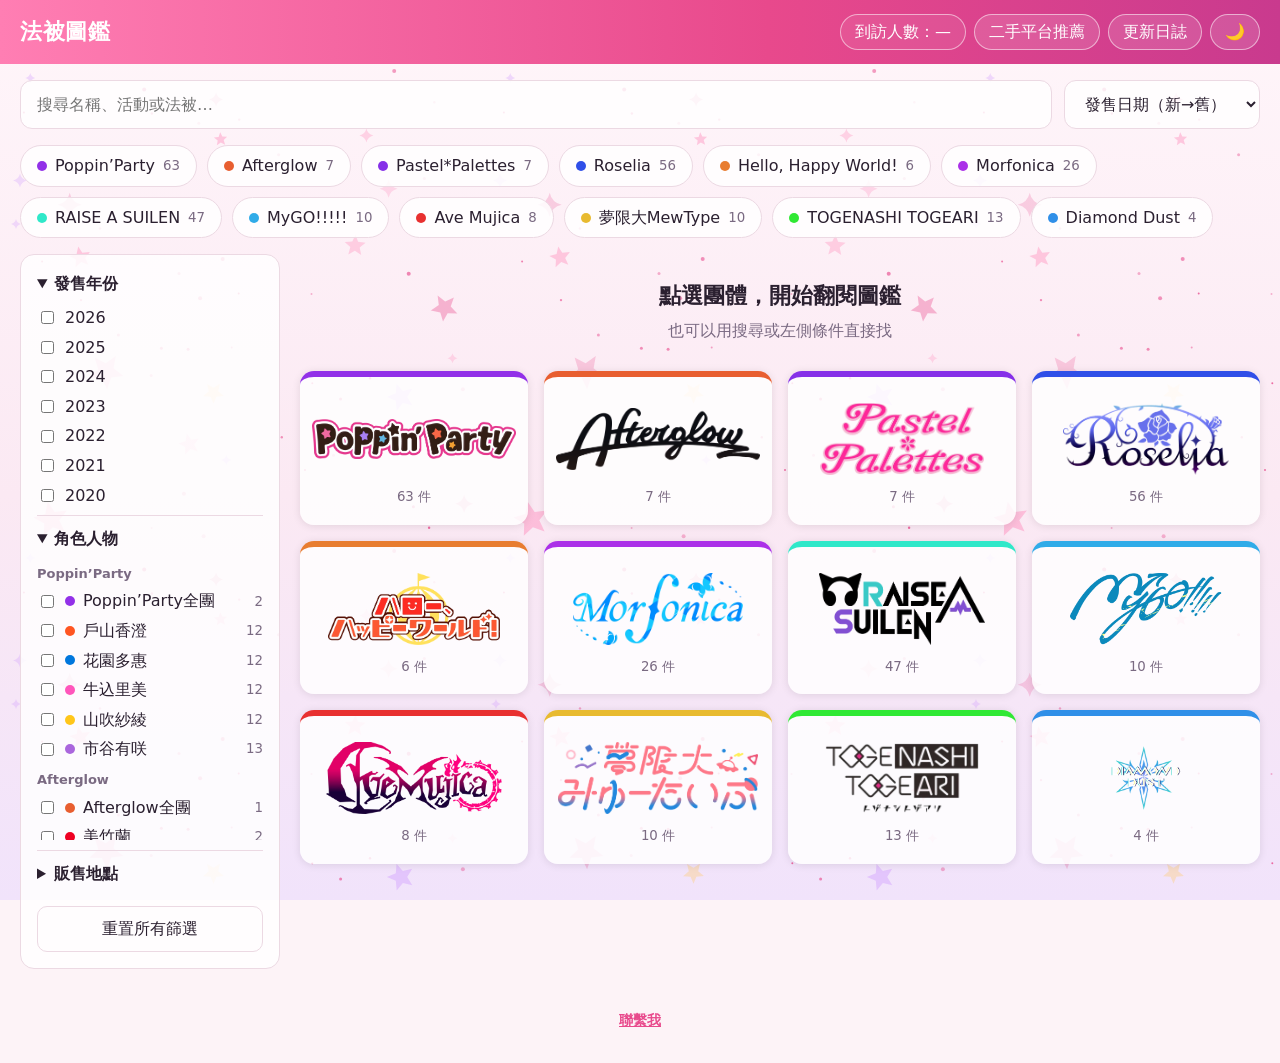
==== index.html @ 096a1e3e "UPDATE" ====
<!DOCTYPE html>
<html lang="zh-Hant">
<head>
<meta charset="utf-8">
<meta name="viewport" content="width=device-width, initial-scale=1, viewport-fit=cover">
<title>法被圖鑑｜收藏資料庫</title>
</head>
<body>
<header>
  <h1>法被圖鑑</h1>
  <div style="display:flex;gap:8px">
    <span class="iconbtn counter" id="visits" title="累計到訪人數（同一個瀏覽器分頁只算一次）">到訪人數：…</span>
    <button class="iconbtn" id="shop" type="button">二手平台推薦</button>
    <button class="iconbtn" id="help" type="button">更新日誌</button>
    <button class="iconbtn" id="theme" type="button" aria-label="切換深色或淺色模式">🌙</button>
  </div>
  <link rel="stylesheet" type="text/css" href="HAPI.CSS"/>
</header>

<div class="bar">
  <input type="search" id="q" placeholder="搜尋名稱、活動或法被…" aria-label="搜尋">
  <select id="sort" aria-label="排序方式">
    <option value="new">發售日期（新→舊）</option>
    <option value="old">發售日期（舊→新）</option>
    <option value="name">名稱（A→Z）</option>
  </select>
</div>
<div class="chips" id="chips" role="group" aria-label="依團體篩選"></div>
<div class="chips" id="members" role="group" aria-label="依角色篩選" style="display:none"></div>

<div class="layout">
  <aside aria-label="篩選條件">
    <details open><summary>發售年份</summary><div class="opts" id="f-year"></div></details>
    <details open><summary>角色人物</summary><div class="opts" id="f-char" style="max-height:280px"></div></details>
    <details><summary>販售地點</summary><div class="opts" id="f-place"></div></details>
    <button class="reset" id="reset" type="button">重置所有篩選</button>
  </aside>
  <main id="main"></main>
</div>
<footer><a href="https://www.threads.com/@aemo_gbp?hl=zh-tw" target="_blank" rel="noopener" style="color:var(--accent);font-weight:700">聯繫我</a></footer>

<dialog id="shopdlg" aria-labelledby="shop-title" style="max-width:440px">
  <h2 id="shop-title" style="margin:0 0 12px;font-size:20px">二手平台推薦</h2>
  <div class="helpbody" id="shop-body"></div>
  <button class="close" id="shop-close" type="button">關閉</button>
</dialog>
<dialog id="helpdlg" aria-labelledby="help-title" style="max-width:440px">
  <h2 id="help-title" style="margin:0 0 12px;font-size:20px">更新日誌</h2>
  <div class="helpbody" id="help-body"></div>
  <button class="close" id="help-close" type="button">知道了</button>
</dialog>
<dialog id="dlg" aria-labelledby="d-name">
  <div class="d-img"><div id="d-img"></div><button class="d-x" id="dlg-close" type="button" aria-label="關閉">✕</button></div>
  <div class="d-body">
    <div class="d-tags" id="d-tags"></div>
    <h2 id="d-name"></h2>
    <div class="d-fields" id="d-fields"></div>
    <div class="d-nav">
      <button type="button" id="d-prev">‹ 上一個</button>
      <span id="d-pos"></span>
      <button type="button" id="d-next">下一個 ›</button>
    </div>
  </div>
</dialog>

<script src="db.js"></script>
<script src="data.js"></script>
<script>
// ===== 資料（由 data.js 載入，可在後台 admin.html 編輯）=====
var DB=Store.load();
var GROUPS=DB.groups, PLACES=DB.places;
var DATA=DB.items.filter(function(d){return GROUPS.some(function(g){return g.id===d.group})});
DATA.forEach(function(d){d.hue=GROUPS.filter(function(g){return g.id===d.group})[0].hue;d.date=d.year*100+d.month});

// ===== 狀態 =====
var S={q:"",group:null,member:null,year:{},place:{},chars:{},sort:"new"};
var $=function(id){return document.getElementById(id)};
function gname(id){return GROUPS.filter(function(g){return g.id===id})[0].name}
function gobj(id){return GROUPS.filter(function(g){return g.id===id})[0]}
function mname(d){
  if(!d.member)return "";
  var g=gobj(d.group);
  if(d.member==="all")return g.name+"全團";
  var m=(g.members||[]).filter(function(m){return m.id===d.member})[0];
  return m?m.name:"";
}
function setGroup(id){S.group=id;S.member=null;buildChips();render()}
function buildMembers(){
  var box=$("members"),g=S.group&&gobj(S.group);
  if(!g||!g.members||!g.members.length){box.style.display="none";box.innerHTML="";return}
  box.style.display="";
  box.innerHTML='<span style="align-self:center;color:var(--muted);font-size:14px">角色</span>';
  [{id:"all",name:g.name+"全團",color:"hsl("+g.hue+" 80% 55%)"}].concat(g.members).forEach(function(m){
    var n=DATA.filter(function(d){return d.group===g.id&&d.member===m.id}).length;
    var b=document.createElement("button");b.type="button";b.className="chip";
    b.setAttribute("aria-pressed",S.member===m.id);
    b.innerHTML='<i style="background:'+m.color+'"></i>'+esc(m.name)+' <small>'+n+'</small>';
    b.onclick=function(){S.member=S.member===m.id?null:m.id;buildMembers();render()};
    box.appendChild(b);
  });
}

function buildOpts(key,el,vals){
  el.innerHTML="";
  vals.forEach(function(v){
    var l=document.createElement("label"),c=document.createElement("input");
    c.type="checkbox";c.checked=!!S[key][v];
    c.onchange=function(){if(c.checked)S[key][v]=1;else delete S[key][v];render()};
    l.appendChild(c);l.appendChild(document.createTextNode(v));el.appendChild(l);
  });
}
function buildFilters(){
  var ys={};DATA.forEach(function(d){ys[d.year]=1});
  buildOpts("year",$("f-year"),Object.keys(ys).map(Number).sort(function(a,b){return b-a}));
  buildOpts("place",$("f-place"),PLACES);
  buildChars();
}
// 左側「角色人物」：列出有團員的團體，依團體分組，可複選（key = 團體id:團員id）
function buildChars(){
  var el=$("f-char");el.innerHTML="";
  var gs=GROUPS.filter(function(g){return g.members&&g.members.length});
  if(!gs.length){el.innerHTML='<span style="color:var(--muted);font-size:14px">尚未設定團員，可到後台新增</span>';return}
  gs.forEach(function(g){
    if(gs.length>1){var h=document.createElement("b");h.textContent=g.name;h.style.cssText="font-size:13px;color:var(--muted);margin-top:4px";el.appendChild(h)}
    [{id:"all",name:g.name+"全團",color:"hsl("+g.hue+" 80% 55%)"}].concat(g.members).forEach(function(m){
      var k=g.id+":"+m.id,n=DATA.filter(function(d){return d.group===g.id&&d.member===m.id}).length;
      var l=document.createElement("label"),c=document.createElement("input");
      c.type="checkbox";c.checked=!!S.chars[k];
      c.onchange=function(){if(c.checked)S.chars[k]=1;else delete S.chars[k];render()};
      var dot=document.createElement("i");dot.style.cssText="width:10px;height:10px;border-radius:50%;flex:none;background:"+m.color;
      var t=document.createElement("span");t.textContent=m.name;t.style.flex="1";
      var c2=document.createElement("small");c2.textContent=n;c2.style.color="var(--muted)";
      l.appendChild(c);l.appendChild(dot);l.appendChild(t);l.appendChild(c2);el.appendChild(l);
    });
  });
}
function buildChips(){
  var box=$("chips");box.innerHTML="";
  GROUPS.forEach(function(g){
    var n=DATA.filter(function(d){return d.group===g.id}).length;
    var b=document.createElement("button");b.type="button";b.className="chip";
    b.setAttribute("aria-pressed",S.group===g.id);
    b.innerHTML='<i style="background:hsl('+g.hue+' 80% 55%)"></i>'+esc(g.name)+' <small>'+n+'</small>';
    b.onclick=function(){setGroup(S.group===g.id?null:g.id)};
    box.appendChild(b);
  });
  buildMembers();
}
function has(o){return Object.keys(o).length>0}
function esc(t){return String(t).replace(/[&<>"]/g,function(c){return{"&":"&amp;","<":"&lt;",">":"&gt;",'"':"&quot;"}[c]})}
function badge(d){
  if(d.photo)return '<img class="coat" style="object-fit:cover;border-radius:10px" src="'+esc(d.photo)+'" alt="" onerror="this.style.visibility=\'hidden\'">';
  var c="hsl("+d.hue+" 70% 42%)";
  var extra='';
  return '<svg class="coat" viewBox="0 0 100 100" aria-hidden="true"><path d="M10 22L38 14L50 24L62 14L90 22L98 52L80 56L78 90L22 90L20 56L2 52Z" fill="'+c+'" stroke="#0003"/>'+extra+'<path d="M38 14L50 26L50 90L44 90L44 30L34 16Z" fill="#fff"/><path d="M62 14L50 26L50 90L56 90L56 30L66 16Z" fill="#fff"/></svg>';
}
function render(){
  var q=S.q.trim().toLowerCase();
  var active=q||S.group||has(S.year)||has(S.place)||has(S.chars);
  var main=$("main");
  if(!active){
    var h='<div class="hint"><h2>點選團體，開始翻閱圖鑑</h2><p>也可以用搜尋或左側條件直接找</p></div><div class="groups">';
    GROUPS.forEach(function(g){
      var n=DATA.filter(function(d){return d.group===g.id}).length;
      h+='<button class="gcard" type="button" style="--c:hsl('+g.hue+' 80% 55%)" data-g="'+g.id+'">'+(g.logo?'<img class="glogo" src="'+esc(g.logo)+'" alt="'+esc(g.name)+'" onerror="this.nextSibling.hidden=false;this.remove()"><b hidden>':'<b>')+esc(g.name)+'</b><small>'+n+' 件</small></button>';
    });
    main.innerHTML=h+"</div>";
    Array.prototype.forEach.call(main.querySelectorAll(".gcard"),function(b){
      b.onclick=function(){setGroup(b.dataset.g)};
    });
    return;
  }
  var list=CUR=DATA.filter(function(d){
    if(S.group&&d.group!==S.group)return false;
    if(S.member&&d.member!==S.member)return false;
    if(has(S.chars)&&!S.chars[d.group+":"+d.member])return false;
    if(has(S.year)&&!S.year[d.year])return false;
    if(has(S.place)&&!S.place[d.place])return false;
    if(q&&(d.name+d.event+d.place+mname(d)).toLowerCase().indexOf(q)<0)return false;
    return true;
  });
  list.sort(function(a,b){return S.sort==="new"?b.date-a.date:S.sort==="old"?a.date-b.date:a.name.localeCompare(b.name,"zh-Hant")});
  if(!list.length){main.innerHTML='<p class="empty">找不到符合的法被，試試減少篩選條件。</p>';return}
  var h='<p class="count">共 '+list.length+' 件</p><div class="grid">';
  list.forEach(function(d){
    h+='<button class="item" type="button" data-id="'+d.id+'">'+badge(d)+'<h3>'+esc(d.name)+'</h3><small>'+(mname(d)?esc(mname(d))+"・":"")+d.year+" 年 "+d.month+' 月</small></button>';
  });
  main.innerHTML=h+"</div>";
  Array.prototype.forEach.call(main.querySelectorAll(".item"),function(b){b.onclick=function(){openDlg(+b.dataset.id)}});
}
// ===== 詳細資訊（放大檢視，可上一個／下一個翻頁）=====
var CUR=[],curId=null;
function mcolor(d){
  var g=gobj(d.group);if(d.member==="all")return "hsl("+g.hue+" 80% 55%)";
  var m=(g.members||[]).filter(function(m){return m.id===d.member})[0];return m?m.color:"";
}
function field(label,val,full){return val?'<div'+(full?' class="full"':'')+'><label>'+label+'</label><span>'+esc(val)+'</span></div>':""}
function openDlg(id){
  var d=DATA.filter(function(x){return x.id===id})[0];curId=id;
  var gc="hsl("+d.hue+" 75% 45%)";
  var box=$("d-img");box.innerHTML="";
  if(d.photo){
    var im=new Image();im.src=d.photo;im.alt=d.name;im.title="點擊開啟原圖";
    im.onclick=function(){window.open(d.photo,"_blank")};
    im.onerror=function(){box.innerHTML=badge({hue:d.hue})};
    box.appendChild(im);
  }else box.innerHTML=badge({hue:d.hue});
  $("d-tags").innerHTML='<span class="d-tag" style="--c:'+gc+'">'+esc(gname(d.group))+'</span>'
    +(mname(d)?'<span class="d-tag" style="--c:'+mcolor(d)+'">'+esc(mname(d))+'</span>':'');
  $("d-name").textContent=d.name;
  $("d-fields").innerHTML=field("發售日期",d.year+" 年 "+d.month+" 月")+field("販售地點",d.place)+field("活動／商品",d.event,true);
  var i=CUR.indexOf(d);
  $("d-pos").textContent=i>=0?(i+1)+" / "+CUR.length:"";
  $("d-prev").disabled=i<=0;$("d-next").disabled=i<0||i>=CUR.length-1;
  if(!$("dlg").open)$("dlg").showModal();
}
function navDlg(n){var i=CUR.findIndex(function(d){return d.id===curId})+n;if(i>=0&&i<CUR.length)openDlg(CUR[i].id)}
$("d-prev").onclick=function(){navDlg(-1)};
$("d-next").onclick=function(){navDlg(1)};
document.addEventListener("keydown",function(e){if(!$("dlg").open)return;if(e.key==="ArrowLeft")navDlg(-1);if(e.key==="ArrowRight")navDlg(1)});
$("dlg-close").onclick=function(){$("dlg").close()};
$("help").onclick=function(){
  $("help-title").textContent=DB.helpTitle||Store.helpTitle;
  $("help-body").innerHTML=Store.helpHtml(DB.help!=null?DB.help:Store.helpText);
  $("helpdlg").showModal();
};
$("help-close").onclick=function(){$("helpdlg").close()};
// ===== 到訪人數（使用免費計數服務 Abacus；同一瀏覽器分頁只算一次，本機開啟只讀不加）=====
(function(){
  var API="https://abacus.jasoncameron.dev/",KEY="aemo-0304-hapi/visits",el=$("visits");
  var online=/^https?:$/.test(location.protocol)&&location.hostname.indexOf("github.io")>=0,counted=false;
  try{counted=sessionStorage.getItem("hapi-visited")==="1"}catch(e){}
  var mode=(online&&!counted)?"hit/":"get/";
  fetch(API+mode+KEY).then(function(r){return r.ok?r.json():{value:0}}).then(function(j){
    el.textContent="到訪人數："+Number(j.value||0).toLocaleString();
    if(mode==="hit/")try{sessionStorage.setItem("hapi-visited","1")}catch(e){}
  }).catch(function(){el.textContent="到訪人數：—"});
})();
$("shop").onclick=function(){
  $("shop-title").textContent=DB.shopTitle||Store.shopTitle;
  $("shop-body").innerHTML=Store.helpHtml(DB.shop!=null?DB.shop:Store.shopText);
  $("shopdlg").showModal();
};
$("shop-close").onclick=function(){$("shopdlg").close()};
$("shopdlg").addEventListener("click",function(e){if(e.target===this)this.close()});
$("helpdlg").addEventListener("click",function(e){if(e.target===this)this.close()});
$("dlg").addEventListener("click",function(e){if(e.target===this)this.close()});
$("q").oninput=function(){S.q=this.value;render()};
$("sort").onchange=function(){S.sort=this.value;render()};
$("reset").onclick=function(){S.q="";S.group=null;S.member=null;S.year={};S.place={};S.chars={};$("q").value="";buildFilters();buildChips();render()};
$("theme").onclick=function(){
  var root=document.documentElement,dark=root.getAttribute("data-theme")==="dark"||(!root.getAttribute("data-theme")&&matchMedia("(prefers-color-scheme: dark)").matches);
  root.setAttribute("data-theme",dark?"light":"dark");this.textContent=dark?"🌙":"☀️";
};
buildFilters();buildChips();render();
</script>
</body>
</html>
---- HAPI.CSS ----
:root{
  --bg:#fdf3f7; --panel:#ffffffd9; --ink:#2b2030; --muted:#7a6a82; --line:#ecd9e3; --accent:#e8498c; --accent-ink:#fff;
  --grad:linear-gradient(90deg,#ff7eb3,#e8498c 60%,#c93a8e);
  --bgimg:url(bg-stars-light.svg); --bgsky:linear-gradient(180deg,#fff6fa 0%,#fbe9f3 55%,#f1e3fb 100%);
  box-sizing:border-box; padding-top:env(safe-area-inset-top,0px); padding-bottom:env(safe-area-inset-bottom,0px); color-scheme:light;
}
@media (prefers-color-scheme: dark){
  :root:not([data-theme="light"]){--bg:#1a1320;--panel:#251b2cd9;--ink:#f3e8f5;--muted:#b3a1bb;--line:#3a2b44;--accent:#ff7eb3;--accent-ink:#1a1320;--grad:linear-gradient(90deg,#8a2f64,#5c2a78);--bgimg:url(bg-stars-dark.svg);--bgsky:linear-gradient(180deg,#140e22 0%,#1f1330 55%,#2b1638 100%);color-scheme:dark}
}
:root[data-theme="dark"]{--bg:#1a1320;--panel:#251b2cd9;--ink:#f3e8f5;--muted:#b3a1bb;--line:#3a2b44;--accent:#ff7eb3;--accent-ink:#1a1320;--grad:linear-gradient(90deg,#8a2f64,#5c2a78);--bgimg:url(bg-stars-dark.svg);--bgsky:linear-gradient(180deg,#140e22 0%,#1f1330 55%,#2b1638 100%);color-scheme:dark}
html{scroll-padding-top:env(safe-area-inset-top,0px)}
*,*::before,*::after{box-sizing:border-box}
body{margin:0;background-color:var(--bg);background-image:var(--bgimg),var(--bgsky);background-size:480px 480px,100% 100%;background-attachment:fixed;color:var(--ink);font:16px/1.6 "Noto Sans TC","PingFang TC","Microsoft JhengHei",system-ui,sans-serif}
button,input,select{font:inherit;color:inherit}
:focus-visible{outline:3px solid var(--accent);outline-offset:2px}

header{background:var(--grad);color:#fff;padding:14px 20px;display:flex;justify-content:space-between;align-items:center;gap:12px}
header h1{margin:0;font-size:22px;letter-spacing:.03em}
.iconbtn{border:1px solid #ffffff88;background:#ffffff22;color:#fff;border-radius:999px;padding:4px 14px;cursor:pointer;white-space:nowrap}
.iconbtn.counter{cursor:default;background:#ffffff14;font-variant-numeric:tabular-nums}
@media (max-width:480px){header{padding:12px 14px;flex-wrap:wrap;row-gap:8px}header>div{flex-wrap:wrap;justify-content:flex-end;margin-left:auto}header h1{font-size:19px;white-space:nowrap}.iconbtn{padding:4px 10px;font-size:14px}}

.bar{display:flex;gap:12px;padding:16px 20px;flex-wrap:wrap}
.bar input[type=search],.bar select{padding:11px 16px;border:1px solid var(--line);border-radius:12px;background:var(--panel)}
.bar input[type=search]{flex:1 1 260px}

.chips{display:flex;flex-wrap:wrap;gap:10px;padding:0 20px 16px}
.chip{display:inline-flex;align-items:center;gap:8px;padding:7px 16px;border:1px solid var(--line);border-radius:999px;background:var(--panel);cursor:pointer}
.chip i{width:10px;height:10px;border-radius:50%}
.chip small{color:var(--muted)}
.chip[aria-pressed="true"]{border-color:var(--accent);box-shadow:0 0 0 2px var(--accent) inset}

.layout{display:grid;grid-template-columns:260px 1fr;gap:20px;padding:0 20px 40px;align-items:start}
@media (max-width:800px){.layout{grid-template-columns:1fr}}
aside{background:var(--panel);border:1px solid var(--line);border-radius:14px;padding:6px 16px}
details{border-bottom:1px solid var(--line);padding:10px 0}
details:last-of-type{border-bottom:0}
summary{cursor:pointer;font-weight:700}
.opts{display:grid;gap:4px;margin-top:8px;max-height:200px;overflow:auto}
.opts label{display:flex;gap:8px;align-items:center;cursor:pointer}
.reset{width:100%;margin:10px 0;padding:9px;border:1px solid var(--line);border-radius:10px;background:transparent;cursor:pointer}

main{min-width:0}
.hint{text-align:center;padding:24px 0 8px}
.hint h2{margin:0;font-size:22px}
.hint p{margin:4px 0 20px;color:var(--muted)}
.groups{display:grid;grid-template-columns:repeat(auto-fill,minmax(180px,1fr));gap:16px}
.gcard{border:0;border-top:6px solid var(--c);border-radius:14px;background:var(--panel);padding:26px 12px 16px;cursor:pointer;text-align:center;box-shadow:0 1px 8px #0000001a}
.gcard b{display:block;font-size:20px}
.gcard .glogo{display:block;width:100%;height:72px;object-fit:contain;margin:0 auto 8px}
.gcard b[hidden]{display:none}
/* 深色模式：LOGO 維持透明，只加一圈淡白描邊讓深色字看得清楚 */
@media (prefers-color-scheme: dark){:root:not([data-theme="light"]) .gcard .glogo{filter:drop-shadow(0 0 1px #fff) drop-shadow(0 0 1px #fff) drop-shadow(0 0 4px #ffffff66)}}
:root[data-theme="dark"] .gcard .glogo{filter:drop-shadow(0 0 1px #fff) drop-shadow(0 0 1px #fff) drop-shadow(0 0 4px #ffffff66)}
.gcard small{color:var(--muted)}
.count{margin:0 0 12px;color:var(--muted)}
.grid{display:grid;grid-template-columns:repeat(auto-fill,minmax(150px,1fr));gap:14px}
.item{border:1px solid var(--line);border-radius:14px;background:var(--panel);padding:14px 10px;text-align:center;cursor:pointer}
.item:hover{border-color:var(--accent)}
.item{min-width:0;overflow:hidden}
.item h3{margin:10px 0 2px;font-size:15px;line-height:1.4;overflow-wrap:anywhere;word-break:break-word}
.item small{color:var(--muted)}
.coat{display:block;width:112px;height:112px;margin:0 auto;filter:drop-shadow(0 3px 5px #0003)}
.empty{text-align:center;color:var(--muted);padding:40px 0}

dialog{border:0;border-radius:16px;padding:24px;max-width:360px;width:calc(100% - 32px);background:var(--bg);color:var(--ink)}
dialog::backdrop{background:#0008}
dialog dl{display:grid;grid-template-columns:auto 1fr;gap:6px 16px;margin:16px 0}
dialog dt{color:var(--muted)}
dialog dd{margin:0}
.close{width:100%;padding:10px;border:0;border-radius:10px;background:var(--accent);color:var(--accent-ink);font-weight:700;cursor:pointer}

/* 前台：法被詳細資訊（放大檢視） */
#dlg{padding:0;max-width:min(480px,94vw);width:100%;max-height:92vh;overflow:auto;border-radius:20px;background:var(--panel-solid,var(--bg));opacity:0;transform:scale(.95);transition:opacity .2s,transform .2s}
#dlg[open]{opacity:1;transform:scale(1)}
@starting-style{#dlg[open]{opacity:0;transform:scale(.95)}}
.d-img{position:relative;aspect-ratio:1;background:var(--line);display:grid;place-items:center}
.d-img img{position:absolute;inset:0;width:100%;height:100%;object-fit:contain;display:block;cursor:zoom-in}
.d-img .coat{width:62%;height:62%}
.d-x{position:absolute;top:12px;right:12px;width:36px;height:36px;border-radius:50%;border:0;background:#0006;color:#fff;font-size:16px;cursor:pointer}
.d-body{padding:20px 24px 22px}
.d-tags{display:flex;gap:6px;flex-wrap:wrap;margin-bottom:10px}
.d-tag{padding:3px 12px;border-radius:999px;font-size:13px;font-weight:700;color:var(--c);background:color-mix(in srgb,var(--c) 14%,transparent)}
#d-name{margin:0 0 14px;font-size:22px;line-height:1.35;overflow-wrap:anywhere}
.d-fields{display:grid;grid-template-columns:1fr 1fr;gap:12px}
.d-fields .full{grid-column:1/-1}
.d-fields label{display:block;font-size:12px;font-weight:600;color:var(--muted)}
.d-nav{display:flex;justify-content:space-between;align-items:center;margin-top:18px;padding-top:14px;border-top:1px solid var(--line)}
.d-nav button{padding:7px 14px;border:1px solid var(--line);border-radius:10px;background:transparent;cursor:pointer}
.d-nav button:disabled{opacity:.35;cursor:default}
#d-pos{font-size:13px;color:var(--muted)}
.helpbody{margin:0 0 16px}
.helpbody p{margin:0 0 8px}
.helpbody ul{margin:0 0 8px;padding-left:1.3em;display:grid;gap:8px}
.helpbody a{color:var(--accent)}
footer{text-align:center;color:var(--muted);font-size:14px;padding:0 20px 32px}
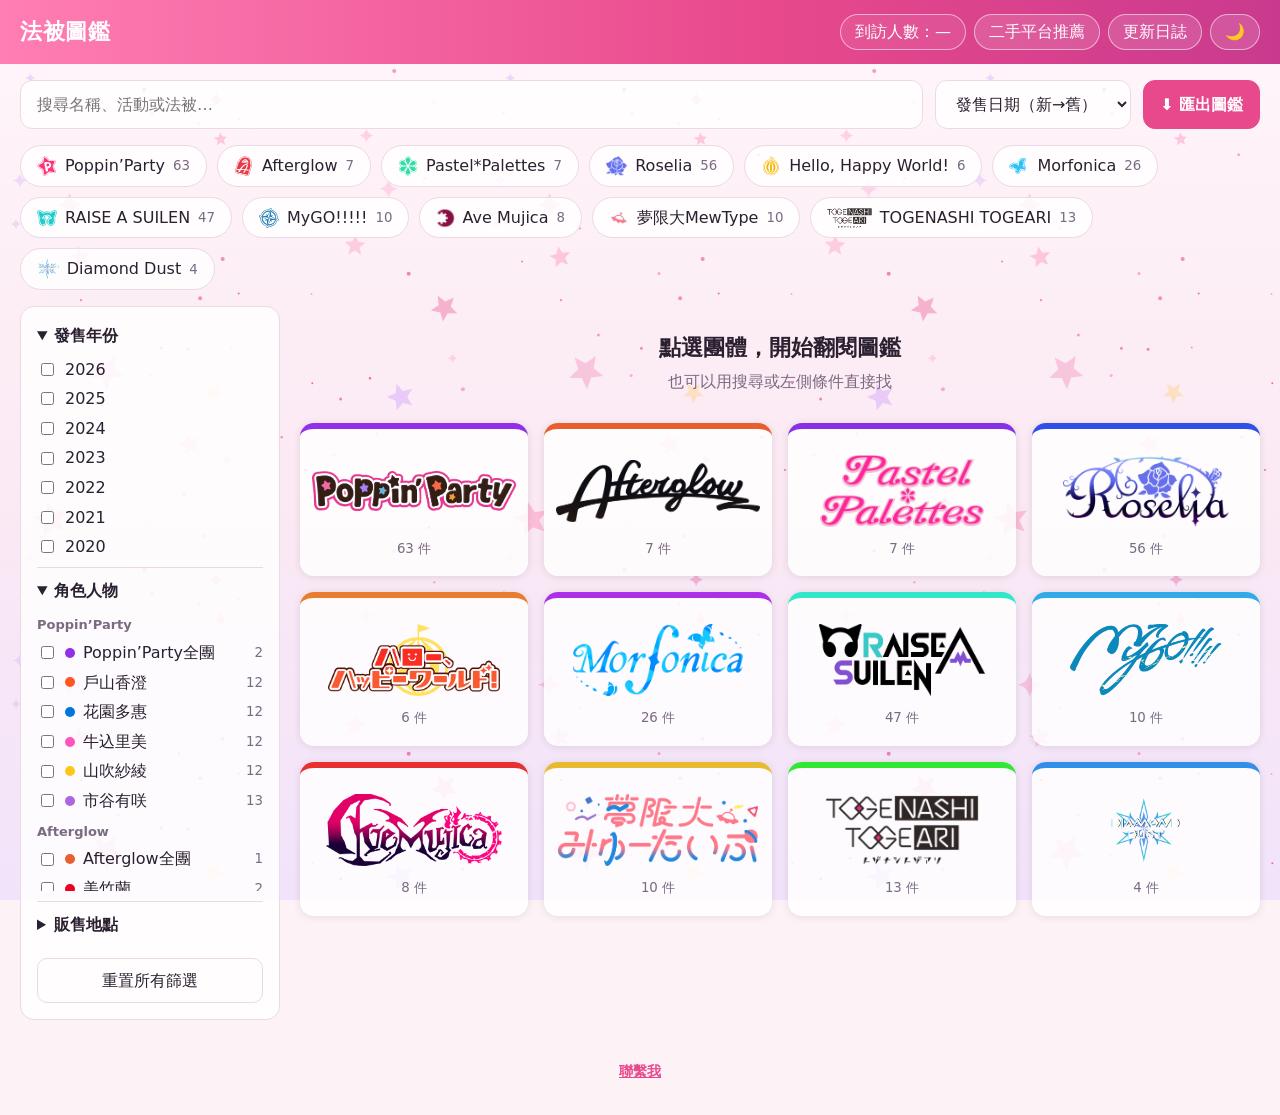
==== commit 4475ef5c: "big update" ====
--- a/index.html
+++ b/index.html
@@ -24,6 +24,7 @@
     <option value="old">發售日期（舊→新）</option>
     <option value="name">名稱（A→Z）</option>
   </select>
+  <button class="btn-export" id="export" type="button">⬇ 匯出圖鑑</button>
 </div>
 <div class="chips" id="chips" role="group" aria-label="依團體篩選"></div>
 <div class="chips" id="members" role="group" aria-label="依角色篩選" style="display:none"></div>
@@ -39,6 +40,42 @@
 </div>
 <footer><a href="https://www.threads.com/@aemo_gbp?hl=zh-tw" target="_blank" rel="noopener" style="color:var(--accent);font-weight:700">聯繫我</a></footer>
 
+<dialog id="exdlg" aria-labelledby="ex-h" class="exdlg">
+  <h2 id="ex-h" style="margin:0 0 14px;font-size:20px">匯出圖鑑（PNG）</h2>
+  <div class="exform">
+    <fieldset><legend>要放哪些法被 <b id="ex-count"></b></legend>
+      <label class="row"><input type="radio" name="exr" id="ex-custom-r"> 依樂團／人物／活動挑選</label>
+      <div class="ex3" id="ex-custom">
+        <label>樂團<select id="ex-g"></select></label>
+        <label>人物<select id="ex-m"></select></label>
+        <label>活動<select id="ex-e"></select></label>
+      </div>
+      <label class="row"><input type="radio" name="exr" id="ex-mine"> <span id="ex-mine-lab">我勾選的</span></label>
+      <p class="exhint">在法被卡片右上角點「＋」可以自己挑選，勾選會記在這個瀏覽器裡。</p>
+    </fieldset>
+    <label>標題<input type="text" id="ex-title" maxlength="30"></label>
+    <label>副標題<input type="text" id="ex-sub" maxlength="40" placeholder="（可不填）"></label>
+    <div class="ex2">
+      <label>整理者<input type="text" id="ex-author" maxlength="30" placeholder="（可不填）"></label>
+      <label>社群帳號<input type="text" id="ex-social" maxlength="40" placeholder="Threads / IG …"></label>
+    </div>
+    <div class="ex2">
+      <label>每排件數<select id="ex-cols"><option>3</option><option>4</option><option selected>5</option></select></label>
+      <label>外框顏色<input type="color" id="ex-color" value="#f9d77e"></label>
+    </div>
+    <label class="row"><input type="checkbox" id="ex-price" checked> 顯示官方售價</label>
+    <details class="exnotes"><summary>每件的備註（已收、待收…）<span id="ex-notes-n"></span></summary>
+      <p class="exhint">填了的會用粉紅字印在價格下方，沒填就不顯示。</p>
+      <div id="ex-notes"></div>
+    </details>
+    <p class="exmsg" id="ex-msg" role="status"></p>
+  </div>
+  <div style="display:flex;gap:10px;flex-wrap:wrap">
+    <button class="reset" id="ex-clear" type="button" style="margin:0;width:auto;padding:9px 14px">清空勾選</button>
+    <button class="reset" id="ex-close" type="button" style="margin:0;flex:1">關閉</button>
+    <button class="close" id="ex-go" type="button" style="flex:2">產生並下載 PNG</button>
+  </div>
+</dialog>
 <dialog id="shopdlg" aria-labelledby="shop-title" style="max-width:440px">
   <h2 id="shop-title" style="margin:0 0 12px;font-size:20px">二手平台推薦</h2>
   <div class="helpbody" id="shop-body"></div>
@@ -55,6 +92,7 @@
     <div class="d-tags" id="d-tags"></div>
     <h2 id="d-name"></h2>
     <div class="d-fields" id="d-fields"></div>
+    <button type="button" class="d-pick" id="d-pick"></button>
     <div class="d-nav">
       <button type="button" id="d-prev">‹ 上一個</button>
       <span id="d-pos"></span>
@@ -140,7 +178,7 @@
     var n=DATA.filter(function(d){return d.group===g.id}).length;
     var b=document.createElement("button");b.type="button";b.className="chip";
     b.setAttribute("aria-pressed",S.group===g.id);
-    b.innerHTML='<i style="background:hsl('+g.hue+' 80% 55%)"></i>'+esc(g.name)+' <small>'+n+'</small>';
+    b.innerHTML=(g.icon?'<img class="chip-icon" src="'+esc(g.icon)+'" alt="">':'<i style="background:hsl('+g.hue+' 80% 55%)"></i>')+esc(g.name)+' <small>'+n+'</small>';
     b.onclick=function(){setGroup(S.group===g.id?null:g.id)};
     box.appendChild(b);
   });
@@ -183,10 +221,14 @@
   if(!list.length){main.innerHTML='<p class="empty">找不到符合的法被，試試減少篩選條件。</p>';return}
   var h='<p class="count">共 '+list.length+' 件</p><div class="grid">';
   list.forEach(function(d){
-    h+='<button class="item" type="button" data-id="'+d.id+'">'+badge(d)+'<h3>'+esc(d.name)+'</h3><small>'+(mname(d)?esc(mname(d))+"・":"")+d.year+" 年 "+d.month+' 月</small></button>';
+    var pk=MINE.ids.indexOf(d.id)>=0;
+    h+='<button class="item'+(pk?' picked':'')+'" type="button" data-id="'+d.id+'"><span class="pick" role="checkbox" tabindex="0" aria-checked="'+pk+'" aria-label="加入我的圖鑑" title="加入／移出我的圖鑑"></span>'+badge(d)+'<h3>'+esc(d.name)+'</h3><small>'+(mname(d)?esc(mname(d))+"・":"")+d.year+" 年 "+d.month+' 月</small></button>';
   });
   main.innerHTML=h+"</div>";
-  Array.prototype.forEach.call(main.querySelectorAll(".item"),function(b){b.onclick=function(){openDlg(+b.dataset.id)}});
+  Array.prototype.forEach.call(main.querySelectorAll(".item"),function(b){b.onclick=function(e){
+    if(e.target.classList.contains("pick")){togglePick(+b.dataset.id,b);return}
+    openDlg(+b.dataset.id)}});
+  Array.prototype.forEach.call(main.querySelectorAll(".pick"),function(p){p.onkeydown=function(e){if(e.key===" "||e.key==="Enter"){e.preventDefault();e.stopPropagation();togglePick(+p.parentNode.dataset.id,p.parentNode)}}});
 }
 // ===== 詳細資訊（放大檢視，可上一個／下一個翻頁）=====
 var CUR=[],curId=null;
@@ -200,22 +242,23 @@
   var gc="hsl("+d.hue+" 75% 45%)";
   var box=$("d-img");box.innerHTML="";
   if(d.photo){
-    var im=new Image();im.src=d.photo;im.alt=d.name;im.title="點擊開啟原圖";
-    im.onclick=function(){window.open(d.photo,"_blank")};
+    var im=new Image();im.src=d.photo;im.alt=d.name;
     im.onerror=function(){box.innerHTML=badge({hue:d.hue})};
     box.appendChild(im);
   }else box.innerHTML=badge({hue:d.hue});
   $("d-tags").innerHTML='<span class="d-tag" style="--c:'+gc+'">'+esc(gname(d.group))+'</span>'
     +(mname(d)?'<span class="d-tag" style="--c:'+mcolor(d)+'">'+esc(mname(d))+'</span>':'');
   $("d-name").textContent=d.name;
-  $("d-fields").innerHTML=field("發售日期",d.year+" 年 "+d.month+" 月")+field("販售地點",d.place)+field("活動／商品",d.event,true);
+  $("d-fields").innerHTML=field("發售日期",d.year+" 年 "+d.month+" 月")+field("販售地點",d.place)+(d.currency==="NA"?field("官方售價","-"):d.price?field("官方售價",d.currency==="CNY"?"人民幣 "+Number(d.price).toLocaleString()+" 元":"¥"+Number(d.price).toLocaleString()+"（日圓・含稅）"):"")+field("活動／商品",d.event,true);
   var i=CUR.indexOf(d);
   $("d-pos").textContent=i>=0?(i+1)+" / "+CUR.length:"";
   $("d-prev").disabled=i<=0;$("d-next").disabled=i<0||i>=CUR.length-1;
+  var on=MINE.ids.indexOf(id)>=0;$("d-pick").textContent=on?"✓ 已加入我的圖鑑（點一下移除）":"＋ 加入我的圖鑑";$("d-pick").classList.toggle("on",on);
   if(!$("dlg").open)$("dlg").showModal();
 }
 function navDlg(n){var i=CUR.findIndex(function(d){return d.id===curId})+n;if(i>=0&&i<CUR.length)openDlg(CUR[i].id)}
 $("d-prev").onclick=function(){navDlg(-1)};
+$("d-pick").onclick=function(){var card=document.querySelector('.item[data-id="'+curId+'"]');togglePick(curId,card);openDlg(curId)};
 $("d-next").onclick=function(){navDlg(1)};
 document.addEventListener("keydown",function(e){if(!$("dlg").open)return;if(e.key==="ArrowLeft")navDlg(-1);if(e.key==="ArrowRight")navDlg(1)});
 $("dlg-close").onclick=function(){$("dlg").close()};
@@ -252,6 +295,213 @@
   var root=document.documentElement,dark=root.getAttribute("data-theme")==="dark"||(!root.getAttribute("data-theme")&&matchMedia("(prefers-color-scheme: dark)").matches);
   root.setAttribute("data-theme",dark?"light":"dark");this.textContent=dark?"🌙":"☀️";
 };
+// ===== 匯出圖鑑 PNG（可依樂團／人物／活動挑選，或用卡片上的「＋」勾選；設定記在訪客自己的瀏覽器）=====
+var MKEY="hapi-mine-v1";
+var MINE=(function(){var m=null;try{m=JSON.parse(localStorage.getItem(MKEY)||"null")}catch(e){}
+  m=m||{};m.ids=(m.ids||[]).filter(function(id){return DATA.some(function(d){return d.id===id})});m.notes=m.notes||{};return m})();
+function saveMine(){try{localStorage.setItem(MKEY,JSON.stringify(MINE))}catch(e){}updateExportBtn()}
+function updateExportBtn(){$("export").textContent="⬇ 匯出圖鑑"+(MINE.ids.length?"（已勾 "+MINE.ids.length+"）":"")}
+function togglePick(id,card){
+  var i=MINE.ids.indexOf(id);if(i>=0)MINE.ids.splice(i,1);else MINE.ids.push(id);
+  var on=i<0;if(card){card.classList.toggle("picked",on);var p=card.querySelector(".pick");if(p)p.setAttribute("aria-checked",on)}
+  saveMine();
+}
+function sortList(list){return list.sort(function(a,b){return S.sort==="new"?b.date-a.date:S.sort==="old"?a.date-b.date:a.name.localeCompare(b.name,"zh-Hant")})}
+function memberLabel(g,mid){if(mid==="all")return g.name+"全團";var m=(g.members||[]).filter(function(m){return m.id===mid})[0];return m?m.name:""}
+function opt(v,t,sel){return '<option value="'+esc(v)+'"'+(sel?" selected":"")+'>'+esc(t)+'</option>'}
+// 依目前選的樂團，更新「人物」選單
+function fillMembersSel(cur){
+  var gid=$("ex-g").value,h=opt("","全部人物",!cur);
+  GROUPS.forEach(function(g){
+    if(gid&&g.id!==gid)return;if(!g.members||!g.members.length)return;
+    [{id:"all"}].concat(g.members).forEach(function(m){
+      var v=g.id+":"+m.id,n=DATA.filter(function(d){return d.group===g.id&&d.member===m.id}).length;
+      if(n)h+=opt(v,memberLabel(g,m.id)+(gid?"":"（"+g.name+"）")+"　"+n+" 件",v===cur);
+    });
+  });
+  $("ex-m").innerHTML=h;$("ex-m").disabled=$("ex-m").options.length<2;
+}
+function fillEventsSel(cur){
+  var gid=$("ex-g").value,mv=$("ex-m").value,c={};
+  DATA.forEach(function(d){if(gid&&d.group!==gid)return;if(mv&&d.group+":"+d.member!==mv)return;if(d.event)c[d.event]=(c[d.event]||0)+1});
+  var h=opt("","全部活動",!cur);
+  Object.keys(c).sort().forEach(function(e){h+=opt(e,e+"　"+c[e]+" 件",e===cur)});
+  $("ex-e").innerHTML=h;
+}
+function exMode(){return $("ex-mine").checked?"mine":"custom"}
+function exList(){
+  if(exMode()==="mine")return sortList(DATA.filter(function(d){return MINE.ids.indexOf(d.id)>=0}));
+  var gid=$("ex-g").value,mv=$("ex-m").value,ev=$("ex-e").value;
+  return sortList(DATA.filter(function(d){
+    if(gid&&d.group!==gid)return false;
+    if(mv&&d.group+":"+d.member!==mv)return false;
+    if(ev&&d.event!==ev)return false;
+    return true;
+  }));
+}
+function autoTitle(){
+  if(exMode()==="mine")return "我的法被圖鑑";
+  var gid=$("ex-g").value,mv=$("ex-m").value,ev=$("ex-e").value,p=[];
+  if(mv){var a=mv.split(":");p.push(memberLabel(gobj(a[0]),a[1]))}else if(gid)p.push(gname(gid));
+  return (p.length?p[0]+" ":"")+"法被圖鑑";
+}
+function autoSub(){return exMode()==="custom"&&$("ex-e").value?$("ex-e").value:""}
+var titleTouched=false,subTouched=false;
+function exRefresh(){
+  var n=exList().length;
+  $("ex-count").textContent="共 "+n+" 件";
+  $("ex-custom").style.display=exMode()==="custom"?"":"none";
+  if(!titleTouched)$("ex-title").value=autoTitle();
+  if(!subTouched)$("ex-sub").value=autoSub();
+  renderNotes();$("ex-go").disabled=!n;
+}
+function renderNotes(){
+  var list=exList();
+  $("ex-notes-n").textContent="（"+list.length+" 件）";
+  $("ex-notes").innerHTML=list.map(function(d){
+    return '<label class="exnote"><span>'+esc(d.name)+'</span><input type="text" maxlength="20" data-nid="'+d.id+'" value="'+esc(MINE.notes[d.id]||"")+'" placeholder="例如 已收、待收"></label>';
+  }).join("")||'<p class="exhint">目前沒有法被。</p>';
+}
+$("ex-notes").addEventListener("input",function(e){var id=e.target.dataset.nid;if(!id)return;var v=e.target.value.trim();if(v)MINE.notes[id]=v;else delete MINE.notes[id];saveMine()});
+function openExport(){
+  var groups=GROUPS.filter(function(g){return DATA.some(function(d){return d.group===g.id})});
+  $("ex-g").innerHTML=opt("","全部樂團",!S.group)+groups.map(function(g){return opt(g.id,g.name,g.id===S.group)}).join("");
+  fillMembersSel(S.group&&S.member?S.group+":"+S.member:"");fillEventsSel("");
+  $("ex-mine-lab").textContent="我勾選的（"+MINE.ids.length+" 件）";$("ex-mine").disabled=!MINE.ids.length;
+  $("ex-custom-r").checked=true;
+  titleTouched=false;subTouched=false;
+  $("ex-author").value=MINE.author||"";$("ex-social").value=MINE.social||"";
+  if(MINE.cols)$("ex-cols").value=Math.min(5,MINE.cols);if(MINE.color)$("ex-color").value=MINE.color;
+  $("ex-price").checked=MINE.showPrice!==false;
+  $("ex-msg").textContent=location.protocol==="file:"?"⚠ 目前是在電腦上直接打開檔案，瀏覽器不允許把照片放進 PNG，匯出會用法被圖示代替。上傳到網站（GitHub Pages）後匯出就會有照片。":"";exRefresh();
+  $("exdlg").showModal();
+}
+$("ex-g").onchange=function(){fillMembersSel("");fillEventsSel("");exRefresh()};
+$("ex-m").onchange=function(){fillEventsSel($("ex-e").value);exRefresh()};
+$("ex-e").onchange=exRefresh;
+$("ex-mine").onchange=exRefresh;$("ex-custom-r").onchange=exRefresh;
+$("ex-title").oninput=function(){titleTouched=true};$("ex-sub").oninput=function(){subTouched=true};
+$("ex-clear").onclick=function(){if(!MINE.ids.length)return;if(!confirm("清空所有勾選？（備註會保留）"))return;MINE.ids=[];saveMine();render();openExport()};
+function loadImg(src,cors){return new Promise(function(res){
+  var im=new Image(),done=false;if(cors)im.crossOrigin="anonymous";
+  var t=setTimeout(function(){if(!done){done=true;res(null)}},15000);
+  im.onload=function(){if(!done){done=true;clearTimeout(t);res(im)}};
+  im.onerror=function(){if(!done){done=true;clearTimeout(t);res(null)}};
+  im.src=src;
+})}
+// 確認圖片能放進畫布（跨網站圖片若對方不允許，PNG 會無法存檔）
+function safeImg(im){try{var c=document.createElement("canvas");c.width=c.height=2;var x=c.getContext("2d");x.drawImage(im,0,0,2,2);x.getImageData(0,0,1,1);return true}catch(e){return false}}
+function getImg(d){
+  if(!d.photo)return Promise.resolve(null);
+  var local=!/^https?:/i.test(d.photo)||d.photo.indexOf(location.origin)===0;
+  return loadImg(d.photo,!local).then(function(im){
+    if(im&&safeImg(im))return im;
+    if(local)return null;
+    return loadImg("https://wsrv.nl/?url="+encodeURIComponent(d.photo)+"&w=400&h=400&fit=inside",true).then(function(i2){return i2&&safeImg(i2)?i2:null});
+  });
+}
+var COAT=new Path2D("M10 22L38 14L50 24L62 14L90 22L98 52L80 56L78 90L22 90L20 56L2 52Z"),COATL=new Path2D("M38 14L50 26L50 90L44 90L44 30L34 16Z"),COATR=new Path2D("M62 14L50 26L50 90L56 90L56 30L66 16Z");
+function drawCoat(x,cx,cy,size,hue){
+  x.save();x.translate(cx-size/2,cy-size/2);x.scale(size/100,size/100);
+  x.fillStyle="hsl("+hue+",70%,42%)";x.fill(COAT);x.strokeStyle="rgba(0,0,0,.2)";x.stroke(COAT);x.fillStyle="#fff";x.fill(COATL);x.fill(COATR);x.restore();
+}
+function rr(x,X,Y,w,h,r){x.beginPath();x.moveTo(X+r,Y);x.arcTo(X+w,Y,X+w,Y+h,r);x.arcTo(X+w,Y+h,X,Y+h,r);x.arcTo(X,Y+h,X,Y,r);x.arcTo(X,Y,X+w,Y,r);x.closePath()}
+function wrap(x,text,maxW,maxLines){
+  var lines=[],cur="",i;
+  for(i=0;i<text.length;i++){var t=cur+text[i];if(x.measureText(t).width>maxW&&cur){lines.push(cur);cur=text[i];if(lines.length===maxLines)break}else cur=t}
+  if(lines.length<maxLines){if(cur)lines.push(cur)}
+  else if(i<text.length){var l=lines[maxLines-1];while(l&&x.measureText(l+"…").width>maxW)l=l.slice(0,-1);lines[maxLines-1]=l+"…"}
+  return lines;
+}
+function priceText(d){
+  if(d.currency==="NA")return "-";
+  if(!d.price)return "";
+  return d.currency==="CNY"?"人民幣 "+Number(d.price).toLocaleString()+" 元":"¥"+Number(d.price).toLocaleString();
+}
+// 三角旗：沿一條下垂的繩子排小旗子
+function bunting(x,x0,y0,x1,y1,n){
+  var cols=["#ff9cc8","#8fd3f4","#ffd166","#a8e6a1","#c9a7ff"];
+  var mx=(x0+x1)/2,my=Math.max(y0,y1)+26;
+  x.strokeStyle="#6b5a4e";x.lineWidth=1.5;x.beginPath();x.moveTo(x0,y0);x.quadraticCurveTo(mx,my,x1,y1);x.stroke();
+  for(var i=0;i<n;i++){
+    var t=(i+.5)/n,px=(1-t)*(1-t)*x0+2*(1-t)*t*mx+t*t*x1,py=(1-t)*(1-t)*y0+2*(1-t)*t*my+t*t*y1;
+    var dx=2*(1-t)*(mx-x0)+2*t*(x1-mx),dy=2*(1-t)*(my-y0)+2*t*(y1-my),len=Math.hypot(dx,dy),ux=dx/len,uy=dy/len,w=11;
+    x.fillStyle=cols[i%cols.length];x.beginPath();x.moveTo(px-ux*w,py-uy*w);x.lineTo(px+ux*w,py+uy*w);x.lineTo(px-uy*22,py+ux*22);x.closePath();x.fill();
+  }
+}
+async function doExport(){
+  var list=exList();if(!list.length){$("ex-msg").textContent="沒有可以匯出的法被。";return}
+  var cols=Math.min(5,+$("ex-cols").value),color=$("ex-color").value,showPrice=$("ex-price").checked;
+  var title=$("ex-title").value.trim()||"法被圖鑑",sub=$("ex-sub").value.trim(),author=$("ex-author").value.trim(),social=$("ex-social").value.trim();
+  MINE.author=author;MINE.social=social;MINE.cols=cols;MINE.color=color;MINE.showPrice=showPrice;saveMine();
+  $("ex-go").disabled=true;
+  var FONT='"Noto Sans TC","PingFang TC","Microsoft JhengHei",system-ui,sans-serif';
+  var imgs={},bad=0,done=0,withPhoto=list.filter(function(d){return d.photo}).length;
+  await Promise.all(list.map(function(d){
+    if(!d.photo)return null;
+    return getImg(d).then(function(im){if(im)imgs[d.id]=im;else bad++;$("ex-msg").textContent="載入照片中… "+(++done)+" / "+withPhoto});
+  }));
+  // 全部法被屬於同一個樂團時，在標題下方放該樂團 LOGO
+  var gset={};list.forEach(function(d){gset[d.group]=1});var gids=Object.keys(gset),bandLogo=null;
+  if(gids.length===1){var lg=gobj(gids[0]);if(lg&&lg.logo){var li=await loadImg(lg.logo,/^https?:/i.test(lg.logo)&&lg.logo.indexOf(location.origin)!==0);if(li&&safeImg(li))bandLogo=li}}
+  $("ex-msg").textContent="產生圖片中…";
+  var hasPrice=showPrice&&list.some(function(d){return priceText(d)}),hasNote=list.some(function(d){return MINE.notes[d.id]});
+  var SC=2,FR=26,IN=30,CW=180,IMG=158,GX=14,GY=24,NAME=36,PR=hasPrice?22:0,NT=hasNote?20:0,CH=IMG+10+NAME+PR+NT,LOGO_H=bandLogo?78:0,HEAD=210+LOGO_H,FOOT=56;
+  var gridW=cols*CW+(cols-1)*GX,W=Math.max(FR*2+IN*2+gridW,620);
+  var gx0=(W-gridW)/2;
+  var maxRows=Math.max(1,Math.floor((15000-HEAD-FOOT-FR*2)/(CH+GY))),rows=Math.ceil(list.length/cols),pages=Math.ceil(rows/maxRows);
+  var now=new Date(),ds=now.getFullYear()+"/"+(now.getMonth()+1)+"/"+now.getDate();
+  var ink="#3a2e28",soft="#8a7a6e";
+  for(var p=0;p<pages;p++){
+    var part=list.slice(p*maxRows*cols,(p+1)*maxRows*cols),r=Math.ceil(part.length/cols);
+    var H=FR*2+HEAD+r*CH+(r-1)*GY+FOOT;
+    var c=document.createElement("canvas");c.width=W*SC;c.height=H*SC;var x=c.getContext("2d");x.scale(SC,SC);x.textBaseline="top";
+    x.fillStyle=color;x.fillRect(0,0,W,H);
+    rr(x,FR,FR,W-FR*2,H-FR*2,18);x.fillStyle="#fffdf6";x.fill();
+    bunting(x,FR,FR+6,FR+Math.min(220,W*.26),FR+56,6);
+    bunting(x,W-FR-Math.min(220,W*.26),FR+56,W-FR,FR+6,6);
+    x.font="bold 34px "+FONT;var tw=Math.min(W-FR*2-200,Math.max(280,x.measureText(title).width+70)),tx=(W-tw)/2,ty=FR+26,th=66;
+    rr(x,tx+4,ty+4,tw,th,10);x.fillStyle=color;x.fill();
+    rr(x,tx,ty,tw,th,10);x.fillStyle="#fff";x.fill();x.strokeStyle=ink;x.lineWidth=2.5;x.stroke();
+    x.fillStyle=ink;x.textAlign="center";x.fillText(wrap(x,title+(pages>1?"（"+(p+1)+"/"+pages+"）":""),tw-30,1)[0],W/2,ty+15);
+    if(bandLogo){var lmw=Math.min(380,W-FR*2-80),ls=Math.min(lmw/bandLogo.width,LOGO_H/bandLogo.height),lw=bandLogo.width*ls,lh=bandLogo.height*ls;
+      x.drawImage(bandLogo,(W-lw)/2,ty+th+14+(LOGO_H-lh)/2,lw,lh)}
+    if(sub){x.font="bold 18px "+FONT;x.fillStyle="#e8498c";x.fillText(wrap(x,sub,W-FR*2-60,1)[0],W/2,ty+th+14+LOGO_H+(bandLogo?8:0))}
+    x.textAlign="left";x.font="13px "+FONT;x.fillStyle=soft;var iy=FR+HEAD-46;
+    if(author)x.fillText("整理者："+author,FR+IN,iy);
+    if(social)x.fillText(social,FR+IN,iy+18);
+    x.textAlign="right";
+    if(hasPrice)x.fillText("官方售價（日圓・含稅）",W-FR-IN,iy);
+    x.fillText("共 "+list.length+" 件",W-FR-IN,iy+18);
+    x.strokeStyle="#eadfce";x.lineWidth=1;x.beginPath();x.moveTo(FR+IN,FR+HEAD-8);x.lineTo(W-FR-IN,FR+HEAD-8);x.stroke();
+    part.forEach(function(d,i){
+      var cx=gx0+(i%cols)*(CW+GX),cy=FR+HEAD+Math.floor(i/cols)*(CH+GY),ix=cx+(CW-IMG)/2,im=imgs[d.id];
+      if(im){var s=Math.min(IMG/im.width,IMG/im.height),w=im.width*s,h=im.height*s;
+        x.save();rr(x,ix,cy,IMG,IMG,8);x.clip();x.drawImage(im,ix+(IMG-w)/2,cy+(IMG-h)/2,w,h);x.restore()}
+      else drawCoat(x,ix+IMG/2,cy+IMG/2,IMG*.78,d.hue);
+      x.textAlign="center";x.fillStyle=ink;x.font="bold 13px "+FONT;
+      wrap(x,d.name,CW-6,2).forEach(function(l,k){x.fillText(l,cx+CW/2,cy+IMG+10+k*17)});
+      var y=cy+IMG+10+NAME;
+      if(hasPrice){var pt=priceText(d);if(pt){x.font="bold 16px "+FONT;x.fillStyle=ink;x.fillText(pt,cx+CW/2,y)}y+=PR}
+      if(MINE.notes[d.id]){x.font="bold 13px "+FONT;x.fillStyle="#e8498c";x.fillText(wrap(x,MINE.notes[d.id],CW-6,1)[0],cx+CW/2,y)}
+    });
+    x.textAlign="left";x.font="12px "+FONT;x.fillStyle=soft;
+    x.fillText("*資料來源："+(/^https?:/.test(location.protocol)?location.host+location.pathname.replace(/[^/]*$/,""):"法被圖鑑"),FR+IN,H-FR-36);
+    x.textAlign="right";x.fillText("匯出日期 "+ds,W-FR-IN,H-FR-36);x.textAlign="left";
+    var blob=await new Promise(function(res){c.toBlob(res,"image/png")});
+    if(!blob){$("ex-msg").textContent="產生失敗：圖片太大，請減少件數後再試。";$("ex-go").disabled=false;return}
+    var a=document.createElement("a");a.href=URL.createObjectURL(blob);
+    a.download=title.replace(/[\\/:*?"<>|]/g,"_")+"-"+now.getFullYear()+String(now.getMonth()+1).padStart(2,"0")+String(now.getDate()).padStart(2,"0")+(pages>1?"-"+(p+1):"")+".png";
+    document.body.appendChild(a);a.click();a.remove();(function(u){setTimeout(function(){URL.revokeObjectURL(u)},5000)})(a.href);
+  }
+  $("ex-msg").textContent="完成！已下載 "+pages+" 張 PNG"+(bad?"。有 "+bad+" 張照片無法載入，已用法被圖示代替。":"。");
+  $("ex-go").disabled=false;
+}
+$("export").onclick=openExport;
+$("ex-go").onclick=function(){doExport().catch(function(e){$("ex-msg").textContent="匯出失敗："+e.message;$("ex-go").disabled=false})};
+$("ex-close").onclick=function(){$("exdlg").close()};
+$("exdlg").addEventListener("click",function(e){if(e.target===this)this.close()});
+updateExportBtn();
 buildFilters();buildChips();render();
 </script>
 </body>
--- a/HAPI.CSS
+++ b/HAPI.CSS
@@ -28,6 +28,9 @@
 .chips{display:flex;flex-wrap:wrap;gap:10px;padding:0 20px 16px}
 .chip{display:inline-flex;align-items:center;gap:8px;padding:7px 16px;border:1px solid var(--line);border-radius:999px;background:var(--panel);cursor:pointer}
 .chip i{width:10px;height:10px;border-radius:50%}
+.chip .chip-icon{height:20px;width:auto;max-width:48px;object-fit:contain;margin:-4px 0;flex:none}
+@media (prefers-color-scheme: dark){:root:not([data-theme="light"]) .chip .chip-icon{filter:drop-shadow(0 0 1px #fff) drop-shadow(0 0 1px #fff)}}
+:root[data-theme="dark"] .chip .chip-icon{filter:drop-shadow(0 0 1px #fff) drop-shadow(0 0 1px #fff)}
 .chip small{color:var(--muted)}
 .chip[aria-pressed="true"]{border-color:var(--accent);box-shadow:0 0 0 2px var(--accent) inset}
 
@@ -76,7 +79,7 @@
 #dlg[open]{opacity:1;transform:scale(1)}
 @starting-style{#dlg[open]{opacity:0;transform:scale(.95)}}
 .d-img{position:relative;aspect-ratio:1;background:var(--line);display:grid;place-items:center}
-.d-img img{position:absolute;inset:0;width:100%;height:100%;object-fit:contain;display:block;cursor:zoom-in}
+.d-img img{position:absolute;inset:0;width:100%;height:100%;object-fit:contain;display:block}
 .d-img .coat{width:62%;height:62%}
 .d-x{position:absolute;top:12px;right:12px;width:36px;height:36px;border-radius:50%;border:0;background:#0006;color:#fff;font-size:16px;cursor:pointer}
 .d-body{padding:20px 24px 22px}
@@ -91,7 +94,44 @@
 .d-nav button:disabled{opacity:.35;cursor:default}
 #d-pos{font-size:13px;color:var(--muted)}
 .helpbody{margin:0 0 16px}
+/* 匯出圖鑑 */
+.btn-export{padding:11px 16px;border:1px solid var(--accent);border-radius:12px;background:var(--accent);color:var(--accent-ink);font-weight:700;cursor:pointer;white-space:nowrap}
+.exdlg{max-width:540px}
+.exform{display:grid;gap:12px;margin-bottom:16px;max-height:min(64vh,660px);overflow:auto;padding-right:4px}
+.exform fieldset{border:1px solid var(--line);border-radius:12px;padding:8px 14px 12px;margin:0;display:grid;gap:8px}
+.exform legend{font-size:13px;color:var(--muted);padding:0 4px}
+.exform legend b{color:var(--accent);margin-left:6px}
+.exform label{display:grid;gap:4px;font-size:14px}
+.exform label.row{display:flex;gap:8px;align-items:center}
+.exform input[type=text],.exform select{padding:9px 12px;border:1px solid var(--line);border-radius:10px;background:var(--panel);min-width:0;width:100%}
+.exform input[type=color]{width:100%;height:40px;padding:2px;border:1px solid var(--line);border-radius:10px;background:var(--panel)}
+.ex2{display:grid;grid-template-columns:1fr 1fr;gap:10px}
+.ex3{display:grid;grid-template-columns:1fr 1fr 1fr;gap:8px;margin-left:24px}
+.exhint{margin:0;font-size:12px;color:var(--muted)}
+.exmsg{margin:0;min-height:1.4em;font-size:14px;color:var(--muted)}
+.exnotes{border:1px solid var(--line);border-radius:12px;padding:8px 14px}
+.exnotes summary{cursor:pointer;font-size:14px}
+#ex-notes{display:grid;gap:6px;margin-top:8px}
+.exnote{grid-template-columns:1fr 130px!important;gap:8px!important;align-items:center;font-size:13px!important}
+.exnote span{overflow:hidden;text-overflow:ellipsis;white-space:nowrap}
+.exnote input{padding:6px 10px!important}
+.item{position:relative}
+.pick{position:absolute;top:6px;right:6px;width:28px;height:28px;border-radius:50%;border:1.5px solid var(--line);background:var(--panel);display:grid;place-items:center;font-size:16px;font-weight:700;color:var(--muted);z-index:1}
+.pick::before{content:"＋"}
+.item.picked{border-color:var(--accent);box-shadow:0 0 0 2px var(--accent) inset}
+.item.picked .pick{background:var(--accent);border-color:var(--accent);color:var(--accent-ink)}
+.item.picked .pick::before{content:"✓"}
+.d-pick{width:100%;margin-top:14px;padding:9px;border:1.5px dashed var(--accent);border-radius:10px;background:transparent;color:var(--accent);font-weight:700;cursor:pointer}
+.d-pick.on{border-style:solid;background:color-mix(in srgb,var(--accent) 12%,transparent)}
+@media (max-width:560px){.ex2,.ex3{grid-template-columns:1fr}.ex3{margin-left:0}.exnote{grid-template-columns:1fr 100px!important}}
 .helpbody p{margin:0 0 8px}
 .helpbody ul{margin:0 0 8px;padding-left:1.3em;display:grid;gap:8px}
 .helpbody a{color:var(--accent)}
 footer{text-align:center;color:var(--muted);font-size:14px;padding:0 20px 32px}
+
+/* 滑鼠移到法被卡片、團體卡片上時放大 */
+.item,.gcard{transition:transform .18s ease,box-shadow .18s ease}
+@media (hover:hover){
+  .item:hover,.gcard:hover{transform:scale(1.3);position:relative;z-index:2;box-shadow:0 8px 24px #0000002e}
+}
+@media (prefers-reduced-motion:reduce){.item,.gcard{transition:none}}
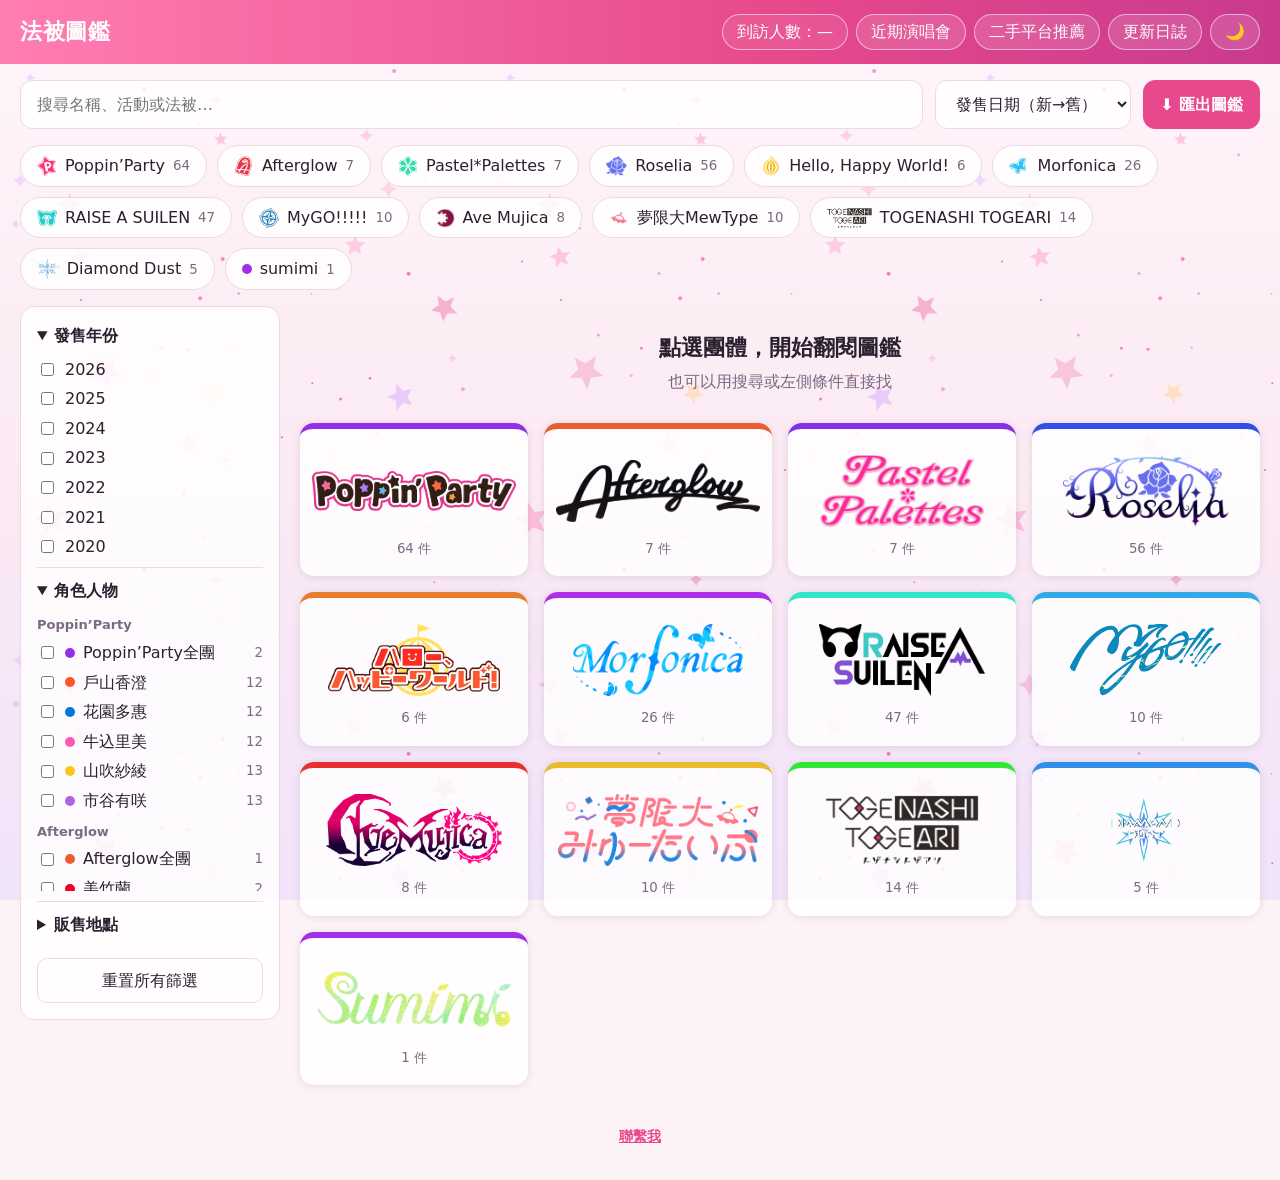
==== commit 7ea94703: "UP" ====
--- a/index.html
+++ b/index.html
@@ -10,6 +10,7 @@
   <h1>法被圖鑑</h1>
   <div style="display:flex;gap:8px">
     <span class="iconbtn counter" id="visits" title="累計到訪人數（同一個瀏覽器分頁只算一次）">到訪人數：…</span>
+    <button class="iconbtn" id="livesbtn" type="button">近期演唱會</button>
     <button class="iconbtn" id="shop" type="button">二手平台推薦</button>
     <button class="iconbtn" id="help" type="button">更新日誌</button>
     <button class="iconbtn" id="theme" type="button" aria-label="切換深色或淺色模式">🌙</button>
@@ -76,6 +77,10 @@
     <button class="close" id="ex-go" type="button" style="flex:2">產生並下載 PNG</button>
   </div>
 </dialog>
+<dialog id="livesdlg" aria-label="近期演唱會" class="livesdlg">
+  <section class="lives" id="lives"></section>
+  <button class="close" id="lives-close" type="button">關閉</button>
+</dialog>
 <dialog id="shopdlg" aria-labelledby="shop-title" style="max-width:440px">
   <h2 id="shop-title" style="margin:0 0 12px;font-size:20px">二手平台推薦</h2>
   <div class="helpbody" id="shop-body"></div>
@@ -218,13 +223,15 @@
     return true;
   });
   list.sort(function(a,b){return S.sort==="new"?b.date-a.date:S.sort==="old"?a.date-b.date:a.name.localeCompare(b.name,"zh-Hant")});
-  if(!list.length){main.innerHTML='<p class="empty">找不到符合的法被，試試減少篩選條件。</p>';return}
-  var h='<p class="count">共 '+list.length+' 件</p><div class="grid">';
+  var nx=S.group&&hasNext(S.group)?'<div class="nextlive" id="nextlive"></div>':'';
+  if(!list.length){main.innerHTML=nx+'<p class="empty">找不到符合的法被，試試減少篩選條件。</p>';if(nx)renderNext(S.group);return}
+  var h=nx+'<p class="count">共 '+list.length+' 件</p><div class="grid">';
   list.forEach(function(d){
     var pk=MINE.ids.indexOf(d.id)>=0;
     h+='<button class="item'+(pk?' picked':'')+'" type="button" data-id="'+d.id+'"><span class="pick" role="checkbox" tabindex="0" aria-checked="'+pk+'" aria-label="加入我的圖鑑" title="加入／移出我的圖鑑"></span>'+badge(d)+'<h3>'+esc(d.name)+'</h3><small>'+(mname(d)?esc(mname(d))+"・":"")+d.year+" 年 "+d.month+' 月</small></button>';
   });
   main.innerHTML=h+"</div>";
+  if(nx)renderNext(S.group);
   Array.prototype.forEach.call(main.querySelectorAll(".item"),function(b){b.onclick=function(e){
     if(e.target.classList.contains("pick")){togglePick(+b.dataset.id,b);return}
     openDlg(+b.dataset.id)}});
@@ -502,6 +509,95 @@
 $("ex-close").onclick=function(){$("exdlg").close()};
 $("exdlg").addEventListener("click",function(e){if(e.target===this)this.close()});
 updateExportBtn();
+// ===== 近期演唱會（打開主頁時即時讀取 bang-dream.com 的公開資料，取最近 5 場「ライブ」）=====
+// ===== 團體最近活動（從 BanG Dream! 官網動態讀取）=====
+var ARTIST={"poppinparty":8,"afterglow":9,"pastelpalettes":10,"roselia":11,"hellohappyworld":12,"morfonica":13,"raiseasuilen":14,"mygo":15,"avemujica":16,"夢限大mewtype":17};
+var GBC={"togenashitogeari":"tgtg","diamonddust":"dd"};
+var GBC_URL="https://raw.githubusercontent.com/Aemo-0304/hapi/data/gbc-lives.json",GBC_P=null;
+var NEXT={};
+function gkey(gid){var g=GROUPS.filter(function(x){return x.id===gid})[0];return g?g.name.toLowerCase().replace(/[^a-z0-9\u4e00-\u9fff]/g,""):""}
+function hasNext(gid){var k=gkey(gid);return !!(ARTIST[k]||GBC[k])}
+function loadGbc(key){
+  if(!GBC_P)GBC_P=fetch(GBC_URL,{cache:"no-cache"}).then(function(r){if(!r.ok)throw new Error(r.status);return r.json()}).catch(function(e){GBC_P=null;throw e});
+  var today=todayStr();
+  return GBC_P.then(function(j){
+    var best=null;
+    (j.events||[]).forEach(function(e){
+      if((e.groups||[]).indexOf(key)<0)return;
+      (e.items||[]).forEach(function(it){
+        if(it.date>=today&&(!best||it.date<best.start))best={title:e.title,link:e.link,start:it.date,when:"",place:it.place||""};
+      });
+    });
+    return best;
+  }).catch(function(){return undefined});
+}
+function artistId(gid){return ARTIST[gkey(gid)]||0}
+function todayStr(){var n=new Date();return n.getFullYear()+"-"+String(n.getMonth()+1).padStart(2,"0")+"-"+String(n.getDate()).padStart(2,"0")}
+function loadNext(aid){
+  if(NEXT[aid])return NEXT[aid];
+  var today=todayStr();
+  NEXT[aid]=fetch(LIVES_API+"events?tax_artist="+aid+"&per_page=50&_fields=title,link,acf.cf_events_dates,acf.cf_events_schedule,acf.cf_events_place")
+    .then(function(r){if(!r.ok)throw new Error(r.status);return r.json()})
+    .then(function(j){
+      var up=j.map(function(e){var a=e.acf||{},d=a.cf_events_dates||{};
+        return {title:decodeHtml(e.title&&e.title.rendered||""),link:e.link,start:(d.cf_events_dates_start||"").slice(0,10),when:a.cf_events_schedule||"",place:a.cf_events_place||""}})
+        .filter(function(e){return e.start&&e.start>=today})
+        .sort(function(a,b){return a.start.localeCompare(b.start)});
+      return up[0]||null;
+    })
+    .catch(function(){delete NEXT[aid];return undefined});
+  return NEXT[aid];
+}
+function renderNext(gid){
+  var aid=artistId(gid),gk=GBC[gkey(gid)],box=$("nextlive");if(!box||!(aid||gk))return;
+  box.innerHTML='<span class="nl-tag">下一場活動</span><span class="nl-loading">讀取中…</span>';
+  (aid?loadNext(aid):loadGbc(gk)).then(function(e){
+    box=$("nextlive");if(!box||S.group!==gid)return;
+    if(e===undefined){box.remove();return}
+    if(!e){box.innerHTML='<span class="nl-tag">下一場活動</span><span class="nl-loading">官網目前沒有已公布的活動</span>';return}
+    var t=todayStr().split("-"),s=e.start.split("-");
+    var days=Math.round((Date.UTC(+s[0],s[1]-1,+s[2])-Date.UTC(+t[0],t[1]-1,+t[2]))/86400000);
+    box.innerHTML='<a href="'+esc(e.link)+'" target="_blank" rel="noopener">'
+      +'<div class="nl-count">'+(days===0?'<b>今天</b>':'倒數<b>'+days+'</b>天')+'</div>'
+      +'<div class="nl-info"><span class="nl-tag">下一場活動</span><h3>'+esc(e.title)+'</h3>'
+      +'<small>📅 '+esc(e.when||e.start.replace(/^(\d+)-0?(\d+)-0?(\d+)$/,"$1年$2月$3日"))+(e.place?'　📍 '+esc(e.place):'')+'</small></div></a>';
+  });
+}
+var LIVES=null,LIVES_ERR=false,LIVES_API="https://bang-dream.com/wp-json/wp/v2/";
+function decodeHtml(s){var t=document.createElement("textarea");t.innerHTML=s;return t.value}
+function loadLives(){
+  try{var c=JSON.parse(sessionStorage.getItem("hapi-lives4")||"null");if(c&&Date.now()-c.t<3600000){LIVES=c.d;return Promise.resolve()}}catch(e){}
+  var now=new Date(),today=now.getFullYear()+"-"+String(now.getMonth()+1).padStart(2,"0")+"-"+String(now.getDate()).padStart(2,"0");
+  return fetch(LIVES_API+"events?tax_events=51&per_page=50&_fields=id,title,link,featured_media,acf.cf_events_dates,acf.cf_events_schedule,acf.cf_events_place,acf.cf_events_image")
+    .then(function(r){if(!r.ok)throw new Error(r.status);return r.json()})
+    .then(function(j){
+      var up=j.map(function(e){var a=e.acf||{},d=a.cf_events_dates||{};
+        return {title:decodeHtml(e.title&&e.title.rendered||""),link:e.link,start:d.cf_events_dates_start||"",end:d.cf_events_dates_end||"",
+          when:a.cf_events_schedule||"",place:a.cf_events_place||"",img:a.cf_events_image||0,fm:e.featured_media||0}})
+        .filter(function(e){return e.start&&e.start.slice(0,10)>=today})
+        .sort(function(a,b){return a.start.localeCompare(b.start)}).slice(0,4);
+      var ids=[];up.forEach(function(e){if(e.img)ids.push(e.img);if(e.fm)ids.push(e.fm)});
+      return (ids.length?fetch(LIVES_API+"media?include="+ids.join(",")+"&per_page=20&_fields=id,source_url").then(function(r){return r.ok?r.json():[]}):Promise.resolve([]))
+        .then(function(m){var map={};m.forEach(function(x){map[x.id]=x.source_url});up.forEach(function(e){e.src=map[e.img]||map[e.fm]||""});
+          LIVES=up;try{sessionStorage.setItem("hapi-lives4",JSON.stringify({t:Date.now(),d:up}))}catch(e){}});
+    })
+    .catch(function(){LIVES_ERR=true});
+}
+function renderLives(){
+  var box=$("lives");if(!box)return;
+    var head='<div class="lives-head"><h2>近期演唱會</h2><a href="https://bang-dream.com/events/" target="_blank" rel="noopener">資料來源：BanG Dream! 官方網站 ›</a></div>';
+  if(LIVES_ERR){box.innerHTML=head+'<p class="lives-loading">暫時無法取得演唱會資訊，請點右上方連結到官網查看。</p>';return}
+  if(!LIVES){box.innerHTML=head+'<p class="lives-loading">載入中…</p>';return}
+  if(!LIVES.length){box.innerHTML=head+'<p class="lives-loading">目前沒有即將舉行的演唱會。</p>';return}
+  box.innerHTML=head+'<div class="lives-grid">'+LIVES.map(function(e){
+    return '<a class="live" href="'+esc(e.link)+'" target="_blank" rel="noopener">'
+      +'<div class="live-img">'+(e.src?'<img src="'+esc(e.src)+'" alt="" loading="lazy" onerror="this.remove()">':'')+'</div>'
+      +'<div class="live-body"><b class="live-date">'+esc(e.when||e.start.slice(0,10))+'</b><h3>'+esc(e.title)+'</h3>'+(e.place?'<small>📍 '+esc(e.place)+'</small>':'')+'</div></a>';
+  }).join("")+'</div>';
+}
+$("livesbtn").onclick=function(){LIVES_ERR=false;renderLives();$("livesdlg").showModal();if(!LIVES)loadLives().then(renderLives)};
+$("lives-close").onclick=function(){$("livesdlg").close()};
+$("livesdlg").addEventListener("click",function(e){if(e.target===this)this.close()});
 buildFilters();buildChips();render();
 </script>
 </body>
--- a/HAPI.CSS
+++ b/HAPI.CSS
@@ -135,3 +135,32 @@
   .item:hover,.gcard:hover{transform:scale(1.3);position:relative;z-index:2;box-shadow:0 8px 24px #0000002e}
 }
 @media (prefers-reduced-motion:reduce){.item,.gcard{transition:none}}
+/* 近期演唱會 */
+.lives{margin:0 0 16px}
+dialog.livesdlg{max-width:980px}
+.lives-head{display:flex;justify-content:space-between;align-items:baseline;gap:10px;flex-wrap:wrap;margin-bottom:12px}
+.lives-head h2{margin:0;font-size:20px}
+.lives-head a{font-size:13px;color:var(--muted);text-decoration:none}
+.lives-head a:hover{color:var(--accent)}
+.lives-loading{color:var(--muted);margin:0}
+.lives-grid{display:grid;grid-template-columns:repeat(auto-fit,minmax(135px,1fr));gap:14px}
+.live{display:flex;flex-direction:column;border:1px solid var(--line);border-radius:14px;background:var(--panel);overflow:hidden;text-decoration:none;color:inherit;transition:transform .18s ease,box-shadow .18s ease}
+.live:hover{border-color:var(--accent)}
+@media (hover:hover){.live:hover{transform:translateY(-3px);box-shadow:0 8px 20px #0000002a}}
+.live-img{aspect-ratio:4/3;background:color-mix(in srgb,var(--line) 60%,transparent)}
+.live-img img{width:100%;height:100%;object-fit:contain;display:block}
+.live-body{padding:10px 12px 12px;display:grid;gap:4px}
+.live-date{font-size:13px;color:var(--accent)}
+.live-body h3{margin:0;font-size:14px;line-height:1.4;overflow-wrap:anywhere}
+.live-body small{color:var(--muted);font-size:12px}
+
+.nextlive{margin:0 0 14px;border:1px solid var(--line);border-radius:14px;background:var(--panel);padding:12px 16px;display:flex;align-items:center;gap:10px}
+.nextlive a{display:flex;align-items:center;gap:16px;color:inherit;text-decoration:none;width:100%}
+.nextlive a:hover h3{color:var(--accent)}
+.nl-count{flex:none;text-align:center;min-width:84px;padding:6px 10px;border-radius:12px;background:var(--grad);color:#fff;font-size:13px;line-height:1.2}
+.nl-count b{display:block;font-size:28px;line-height:1.1}
+.nl-info{min-width:0}
+.nl-info h3{margin:2px 0 4px;font-size:16px;line-height:1.35}
+.nl-info small{color:var(--muted)}
+.nl-tag{font-size:12px;font-weight:700;color:var(--accent)}
+.nl-loading{color:var(--muted);font-size:14px}
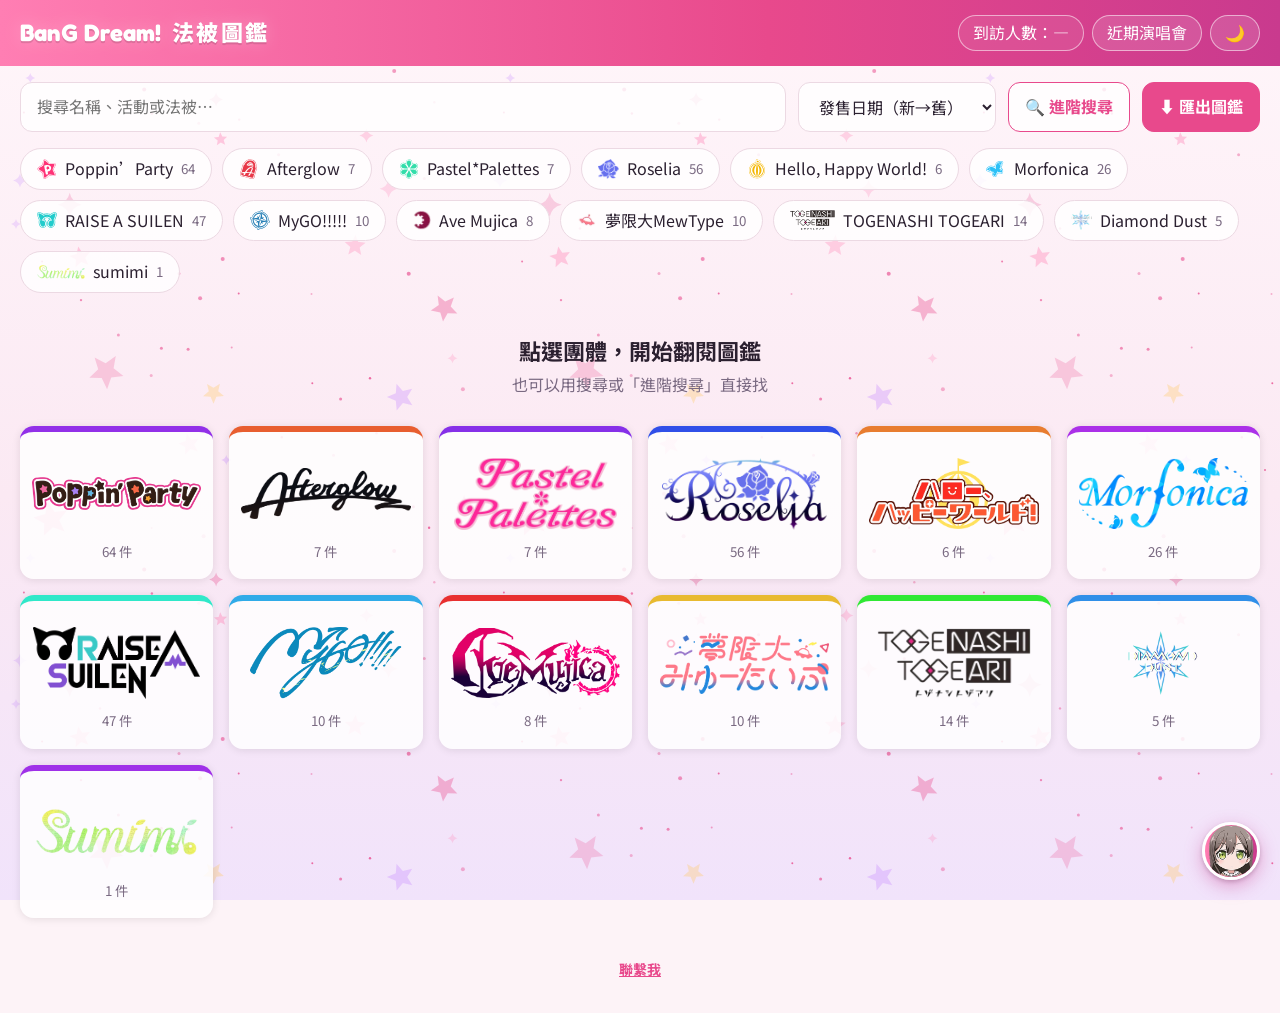
==== commit 698d30c0: "UIupdate" ====
--- a/index.html
+++ b/index.html
@@ -3,16 +3,32 @@
 <head>
 <meta charset="utf-8">
 <meta name="viewport" content="width=device-width, initial-scale=1, viewport-fit=cover">
-<title>法被圖鑑｜收藏資料庫</title>
+<title>BanG Dream! 法被圖鑑｜邦多利法被收藏資料庫</title>
+<meta name="description" content="BanG Dream!（邦多利）法被圖鑑：收錄 Poppin'Party、Afterglow、Pastel*Palettes、Roselia、Hello, Happy World!、Morfonica、RAISE A SUILEN、MyGO!!!!!、Ave Mujica、夢限大みゅーたいぷ，以及 トゲナシトゲアリ、Diamond Dust 的演唱會法被（ハッピ）照片、官方售價與發售活動，可依樂團、角色篩選並匯出自己的收藏圖鑑。">
+<meta name="google-site-verification" content="Sszo54LSO_saCJkc9ENuyC2y8mzj0m0679ZRtMY-iH0">
+<link rel="canonical" href="https://aemo-0304.github.io/hapi/">
+<link rel="preconnect" href="https://fonts.googleapis.com">
+<link rel="preconnect" href="https://fonts.gstatic.com" crossorigin>
+<link rel="stylesheet" href="https://fonts.googleapis.com/css2?family=Fredoka:wght@700&text=BanGDream!&display=swap">
+<link rel="stylesheet" href="https://fonts.googleapis.com/css2?family=Noto+Sans+TC:wght@400;700;900&display=swap">
+<link rel="icon" href="favicon.svg" type="image/svg+xml">
+<meta name="theme-color" content="#e8498c">
+<meta property="og:type" content="website">
+<meta property="og:site_name" content="法被圖鑑">
+<meta property="og:title" content="BanG Dream! 法被圖鑑｜邦多利法被收藏資料庫">
+<meta property="og:description" content="收錄 BanG Dream! 各樂團與 トゲナシトゲアリ 的演唱會法被照片、官方售價與發售活動，可依樂團、角色篩選並匯出收藏圖鑑。">
+<meta property="og:url" content="https://aemo-0304.github.io/hapi/">
+<meta property="og:image" content="https://aemo-0304.github.io/hapi/photos/logo_poppinparty.webp">
+<meta property="og:locale" content="zh_TW">
+<meta name="twitter:card" content="summary">
+<script type="application/ld+json">{"@context":"https://schema.org","@type":"WebSite","name":"BanG Dream! 法被圖鑑","alternateName":["法被圖鑑","邦多利法被圖鑑"],"url":"https://aemo-0304.github.io/hapi/","inLanguage":"zh-Hant"}</script>
 </head>
 <body>
 <header>
-  <h1>法被圖鑑</h1>
+  <h1 class="brand"><span class="brand-en">BanG Dream!</span><span class="brand-zh">法被圖鑑</span></h1>
   <div style="display:flex;gap:8px">
     <span class="iconbtn counter" id="visits" title="累計到訪人數（同一個瀏覽器分頁只算一次）">到訪人數：…</span>
     <button class="iconbtn" id="livesbtn" type="button">近期演唱會</button>
-    <button class="iconbtn" id="shop" type="button">二手平台推薦</button>
-    <button class="iconbtn" id="help" type="button">更新日誌</button>
     <button class="iconbtn" id="theme" type="button" aria-label="切換深色或淺色模式">🌙</button>
   </div>
   <link rel="stylesheet" type="text/css" href="HAPI.CSS"/>
@@ -25,18 +41,13 @@
     <option value="old">發售日期（舊→新）</option>
     <option value="name">名稱（A→Z）</option>
   </select>
+  <button class="btn-adv" id="adv" type="button" aria-haspopup="dialog">🔍 進階搜尋<span class="adv-n" id="adv-n" hidden></span></button>
   <button class="btn-export" id="export" type="button">⬇ 匯出圖鑑</button>
 </div>
 <div class="chips" id="chips" role="group" aria-label="依團體篩選"></div>
 <div class="chips" id="members" role="group" aria-label="依角色篩選" style="display:none"></div>
 
-<div class="layout">
-  <aside aria-label="篩選條件">
-    <details open><summary>發售年份</summary><div class="opts" id="f-year"></div></details>
-    <details open><summary>角色人物</summary><div class="opts" id="f-char" style="max-height:280px"></div></details>
-    <details><summary>販售地點</summary><div class="opts" id="f-place"></div></details>
-    <button class="reset" id="reset" type="button">重置所有篩選</button>
-  </aside>
+<div class="layout one">
   <main id="main"></main>
 </div>
 <footer><a href="https://www.threads.com/@aemo_gbp?hl=zh-tw" target="_blank" rel="noopener" style="color:var(--accent);font-weight:700">聯繫我</a></footer>
@@ -77,20 +88,31 @@
     <button class="close" id="ex-go" type="button" style="flex:2">產生並下載 PNG</button>
   </div>
 </dialog>
+<dialog id="advdlg" class="advdlg" aria-labelledby="adv-h">
+  <div class="adv-top"><h2 id="adv-h">進階搜尋</h2><button class="adv-sel" id="adv-all" type="button"><i class="ck"></i>全員選擇</button></div>
+  <div class="adv-body">
+    <div id="adv-chars"></div>
+    <h3 class="adv-sub">發售年份</h3><div class="adv-tags" id="adv-year"></div>
+    <h3 class="adv-sub">販售地點</h3><div class="adv-tags" id="adv-place"></div>
+  </div>
+  <div class="adv-foot">
+    <button class="adv-btn" id="adv-reset" type="button">清除條件</button>
+    <button class="adv-btn" id="adv-cancel" type="button">取消</button>
+    <button class="adv-btn ok" id="adv-ok" type="button">確定</button>
+  </div>
+</dialog>
 <dialog id="livesdlg" aria-label="近期演唱會" class="livesdlg">
   <section class="lives" id="lives"></section>
   <button class="close" id="lives-close" type="button">關閉</button>
 </dialog>
-<dialog id="shopdlg" aria-labelledby="shop-title" style="max-width:440px">
-  <h2 id="shop-title" style="margin:0 0 12px;font-size:20px">二手平台推薦</h2>
-  <div class="helpbody" id="shop-body"></div>
-  <button class="close" id="shop-close" type="button">關閉</button>
-</dialog>
-<dialog id="helpdlg" aria-labelledby="help-title" style="max-width:440px">
-  <h2 id="help-title" style="margin:0 0 12px;font-size:20px">更新日誌</h2>
-  <div class="helpbody" id="help-body"></div>
-  <button class="close" id="help-close" type="button">知道了</button>
-</dialog>
+<div class="fab-panel" id="fabpanel" role="dialog" aria-label="二手平台推薦與更新日誌" hidden>
+  <div class="fab-tabs" role="tablist">
+    <button type="button" role="tab" class="fab-tab" id="tab-shop" data-tab="shop">🛍️ <span id="shop-title">二手平台推薦</span></button>
+    <button type="button" role="tab" class="fab-tab" id="tab-help" data-tab="help">📕 <span id="help-title">更新日誌</span></button>
+  </div>
+  <div class="fab-body helpbody" id="fab-body"></div>
+</div>
+<button type="button" class="fab" id="fab" aria-expanded="false" aria-controls="fabpanel" title="二手平台推薦／更新日誌"><img class="fab-ico" src="photos/fab_avatar.webp?v=3" alt=""><span class="fab-x">✕</span></button>
 <dialog id="dlg" aria-labelledby="d-name">
   <div class="d-img"><div id="d-img"></div><button class="d-x" id="dlg-close" type="button" aria-label="關閉">✕</button></div>
   <div class="d-body">
@@ -143,40 +165,57 @@
   });
 }
 
-function buildOpts(key,el,vals){
-  el.innerHTML="";
-  vals.forEach(function(v){
-    var l=document.createElement("label"),c=document.createElement("input");
-    c.type="checkbox";c.checked=!!S[key][v];
-    c.onchange=function(){if(c.checked)S[key][v]=1;else delete S[key][v];render()};
-    l.appendChild(c);l.appendChild(document.createTextNode(v));el.appendChild(l);
-  });
-}
+// ===== 進階搜尋（角色／年份／地點，按「確定」才套用）=====
+var T=null;
+function cp(o){var r={};for(var k in o)r[k]=1;return r}
+function charGroups(){return GROUPS.filter(function(g){return g.members&&g.members.length})}
+function allCharKeys(){var ks=[];charGroups().forEach(function(g){ks.push(g.id+":all");g.members.forEach(function(m){ks.push(g.id+":"+m.id)})});return ks}
+function shortName(n){return n.replace(/^「[^」]*」/,"").split("／")[0].trim()}
 function buildFilters(){
+  var n=Object.keys(S.chars).length+Object.keys(S.year).length+Object.keys(S.place).length;
+  var b=$("adv-n");b.hidden=!n;b.textContent=n;
+  if($("advdlg").open)buildAdv();
+}
+function ck(on){return '<i class="ck'+(on?' on':'')+'"></i>'}
+function buildAdv(){
+  var html="";
+  charGroups().forEach(function(g){
+    var tiles=[{id:"all",name:"全團",color:"hsl("+g.hue+" 80% 55%)",avatar:g.icon}].concat(g.members);
+    var keys=tiles.map(function(m){return g.id+":"+m.id});
+    var allOn=keys.every(function(k){return T.chars[k]});
+    html+='<div class="adv-row"><div class="adv-g"><b>'+esc(g.name)+'</b><button type="button" class="adv-sel" data-gall="'+g.id+'">'+ck(allOn)+'全選</button></div><div class="adv-ms">';
+    tiles.forEach(function(m){
+      var k=g.id+":"+m.id,on=!!T.chars[k],n=DATA.filter(function(d){return d.group===g.id&&d.member===m.id}).length;
+      var av=m.avatar?'<img src="'+esc(m.avatar)+'" alt="" loading="lazy" onerror="this.replaceWith(document.createTextNode(\''+esc(shortName(m.name)).charAt(0)+'\'))">':esc(shortName(m.name).charAt(0));
+      html+='<button type="button" class="adv-m'+(on?' on':'')+(n?'':' zero')+'" data-k="'+esc(k)+'" aria-pressed="'+on+'" title="'+esc(m.name)+'（'+n+' 件）">'+ck(on)
+        +'<span class="av'+(m.avatar?' img':'')+'" style="--c:'+esc(m.color)+'">'+av+'</span><span class="nm">'+esc(shortName(m.name))+'</span></button>';
+    });
+    html+='</div></div>';
+  });
+  $("adv-chars").innerHTML=html||'<p class="adv-empty">尚未設定團員，可到後台新增</p>';
   var ys={};DATA.forEach(function(d){ys[d.year]=1});
-  buildOpts("year",$("f-year"),Object.keys(ys).map(Number).sort(function(a,b){return b-a}));
-  buildOpts("place",$("f-place"),PLACES);
-  buildChars();
-}
-// 左側「角色人物」：列出有團員的團體，依團體分組，可複選（key = 團體id:團員id）
-function buildChars(){
-  var el=$("f-char");el.innerHTML="";
-  var gs=GROUPS.filter(function(g){return g.members&&g.members.length});
-  if(!gs.length){el.innerHTML='<span style="color:var(--muted);font-size:14px">尚未設定團員，可到後台新增</span>';return}
-  gs.forEach(function(g){
-    if(gs.length>1){var h=document.createElement("b");h.textContent=g.name;h.style.cssText="font-size:13px;color:var(--muted);margin-top:4px";el.appendChild(h)}
-    [{id:"all",name:g.name+"全團",color:"hsl("+g.hue+" 80% 55%)"}].concat(g.members).forEach(function(m){
-      var k=g.id+":"+m.id,n=DATA.filter(function(d){return d.group===g.id&&d.member===m.id}).length;
-      var l=document.createElement("label"),c=document.createElement("input");
-      c.type="checkbox";c.checked=!!S.chars[k];
-      c.onchange=function(){if(c.checked)S.chars[k]=1;else delete S.chars[k];render()};
-      var dot=document.createElement("i");dot.style.cssText="width:10px;height:10px;border-radius:50%;flex:none;background:"+m.color;
-      var t=document.createElement("span");t.textContent=m.name;t.style.flex="1";
-      var c2=document.createElement("small");c2.textContent=n;c2.style.color="var(--muted)";
-      l.appendChild(c);l.appendChild(dot);l.appendChild(t);l.appendChild(c2);el.appendChild(l);
-    });
-  });
-}
+  $("adv-year").innerHTML=Object.keys(ys).map(Number).sort(function(a,b){return b-a}).map(function(y){return '<button type="button" class="adv-tag'+(T.year[y]?' on':'')+'" data-y="'+y+'">'+ck(T.year[y])+y+'</button>'}).join("");
+  $("adv-place").innerHTML=PLACES.map(function(p){return '<button type="button" class="adv-tag'+(T.place[p]?' on':'')+'" data-p="'+esc(p)+'">'+ck(T.place[p])+esc(p)+'</button>'}).join("");
+  var ks=allCharKeys();$("adv-all").innerHTML=ck(ks.length&&ks.every(function(k){return T.chars[k]}))+"全員選擇";
+}
+$("adv").onclick=function(){T={chars:cp(S.chars),year:cp(S.year),place:cp(S.place)};buildAdv();$("advdlg").showModal()};
+$("advdlg").addEventListener("click",function(e){
+  if(e.target===this){this.close();return}
+  var t=e.target.closest("button");if(!t)return;
+  if(t.dataset.k){var k=t.dataset.k;if(T.chars[k])delete T.chars[k];else T.chars[k]=1}
+  else if(t.dataset.gall){var g=GROUPS.filter(function(x){return x.id===t.dataset.gall})[0],ks=[g.id+":all"].concat(g.members.map(function(m){return g.id+":"+m.id}));
+    var on=ks.every(function(k){return T.chars[k]});ks.forEach(function(k){if(on)delete T.chars[k];else T.chars[k]=1})}
+  else if(t.dataset.y){var y=t.dataset.y;if(T.year[y])delete T.year[y];else T.year[y]=1}
+  else if(t.dataset.p!=null){var p=t.dataset.p;if(T.place[p])delete T.place[p];else T.place[p]=1}
+  else if(t.id==="adv-all"){var ks=allCharKeys(),on=ks.every(function(k){return T.chars[k]});ks.forEach(function(k){if(on)delete T.chars[k];else T.chars[k]=1})}
+  else if(t.id==="adv-reset"){T={chars:{},year:{},place:{}}}
+  else if(t.id==="adv-cancel"){this.close();return}
+  else if(t.id==="adv-ok"){
+    var ks=allCharKeys();if(ks.length&&ks.every(function(k){return T.chars[k]}))T.chars={}; // 全選等於不篩選
+    S.chars=T.chars;S.year=T.year;S.place=T.place;this.close();buildFilters();render();return}
+  else return;
+  buildAdv();
+});
 function buildChips(){
   var box=$("chips");box.innerHTML="";
   GROUPS.forEach(function(g){
@@ -202,7 +241,7 @@
   var active=q||S.group||has(S.year)||has(S.place)||has(S.chars);
   var main=$("main");
   if(!active){
-    var h='<div class="hint"><h2>點選團體，開始翻閱圖鑑</h2><p>也可以用搜尋或左側條件直接找</p></div><div class="groups">';
+    var h='<div class="hint"><h2>點選團體，開始翻閱圖鑑</h2><p>也可以用搜尋或「進階搜尋」直接找</p></div><div class="groups">';
     GROUPS.forEach(function(g){
       var n=DATA.filter(function(d){return d.group===g.id}).length;
       h+='<button class="gcard" type="button" style="--c:hsl('+g.hue+' 80% 55%)" data-g="'+g.id+'">'+(g.logo?'<img class="glogo" src="'+esc(g.logo)+'" alt="'+esc(g.name)+'" onerror="this.nextSibling.hidden=false;this.remove()"><b hidden>':'<b>')+esc(g.name)+'</b><small>'+n+' 件</small></button>';
@@ -269,12 +308,6 @@
 $("d-next").onclick=function(){navDlg(1)};
 document.addEventListener("keydown",function(e){if(!$("dlg").open)return;if(e.key==="ArrowLeft")navDlg(-1);if(e.key==="ArrowRight")navDlg(1)});
 $("dlg-close").onclick=function(){$("dlg").close()};
-$("help").onclick=function(){
-  $("help-title").textContent=DB.helpTitle||Store.helpTitle;
-  $("help-body").innerHTML=Store.helpHtml(DB.help!=null?DB.help:Store.helpText);
-  $("helpdlg").showModal();
-};
-$("help-close").onclick=function(){$("helpdlg").close()};
 // ===== 到訪人數（使用免費計數服務 Abacus；同一瀏覽器分頁只算一次，本機開啟只讀不加）=====
 (function(){
   var API="https://abacus.jasoncameron.dev/",KEY="aemo-0304-hapi/visits",el=$("visits");
@@ -286,18 +319,30 @@
     if(mode==="hit/")try{sessionStorage.setItem("hapi-visited","1")}catch(e){}
   }).catch(function(){el.textContent="到訪人數：—"});
 })();
-$("shop").onclick=function(){
+// ===== 右下角小圓點：二手平台推薦／更新日誌 =====
+var FAB_TAB="shop";
+function fabShow(tab){
+  FAB_TAB=tab;
   $("shop-title").textContent=DB.shopTitle||Store.shopTitle;
-  $("shop-body").innerHTML=Store.helpHtml(DB.shop!=null?DB.shop:Store.shopText);
-  $("shopdlg").showModal();
-};
-$("shop-close").onclick=function(){$("shopdlg").close()};
-$("shopdlg").addEventListener("click",function(e){if(e.target===this)this.close()});
-$("helpdlg").addEventListener("click",function(e){if(e.target===this)this.close()});
+  $("help-title").textContent=DB.helpTitle||Store.helpTitle;
+  ["shop","help"].forEach(function(t){var b=$("tab-"+t);b.classList.toggle("on",t===tab);b.setAttribute("aria-selected",t===tab)});
+  $("fab-body").innerHTML=tab==="shop"?Store.helpHtml(DB.shop!=null?DB.shop:Store.shopText):Store.helpHtml(DB.help!=null?DB.help:Store.helpText);
+  $("fab-body").scrollTop=0;
+}
+function fabToggle(open){
+  var p=$("fabpanel");if(open==null)open=p.hidden;
+  if(open){fabShow(FAB_TAB);p.hidden=false;requestAnimationFrame(function(){p.classList.add("show")})}
+  else{p.classList.remove("show");setTimeout(function(){if(!p.classList.contains("show"))p.hidden=true},180)}
+  $("fab").classList.toggle("open",open);$("fab").setAttribute("aria-expanded",open);
+}
+$("fab").onclick=function(){fabToggle()};
+$("tab-shop").onclick=function(){fabShow("shop")};
+$("tab-help").onclick=function(){fabShow("help")};
+document.addEventListener("keydown",function(e){if(e.key==="Escape"&&!$("fabpanel").hidden)fabToggle(false)});
+document.addEventListener("click",function(e){if(!$("fabpanel").hidden&&!e.target.closest("#fabpanel,#fab"))fabToggle(false)});
 $("dlg").addEventListener("click",function(e){if(e.target===this)this.close()});
 $("q").oninput=function(){S.q=this.value;render()};
 $("sort").onchange=function(){S.sort=this.value;render()};
-$("reset").onclick=function(){S.q="";S.group=null;S.member=null;S.year={};S.place={};S.chars={};$("q").value="";buildFilters();buildChips();render()};
 $("theme").onclick=function(){
   var root=document.documentElement,dark=root.getAttribute("data-theme")==="dark"||(!root.getAttribute("data-theme")&&matchMedia("(prefers-color-scheme: dark)").matches);
   root.setAttribute("data-theme",dark?"light":"dark");this.textContent=dark?"🌙":"☀️";
@@ -442,7 +487,7 @@
   var title=$("ex-title").value.trim()||"法被圖鑑",sub=$("ex-sub").value.trim(),author=$("ex-author").value.trim(),social=$("ex-social").value.trim();
   MINE.author=author;MINE.social=social;MINE.cols=cols;MINE.color=color;MINE.showPrice=showPrice;saveMine();
   $("ex-go").disabled=true;
-  var FONT='"Noto Sans TC","PingFang TC","Microsoft JhengHei",system-ui,sans-serif';
+  var FONT='"Noto Sans TC","Microsoft JhengHei","PingFang TC",sans-serif';
   var imgs={},bad=0,done=0,withPhoto=list.filter(function(d){return d.photo}).length;
   await Promise.all(list.map(function(d){
     if(!d.photo)return null;
@@ -451,6 +496,11 @@
   // 全部法被屬於同一個樂團時，在標題下方放該樂團 LOGO
   var gset={};list.forEach(function(d){gset[d.group]=1});var gids=Object.keys(gset),bandLogo=null;
   if(gids.length===1){var lg=gobj(gids[0]);if(lg&&lg.logo){var li=await loadImg(lg.logo,/^https?:/i.test(lg.logo)&&lg.logo.indexOf(location.origin)!==0);if(li&&safeImg(li))bandLogo=li}}
+  // 先把匯出會用到的字全部載入 Noto Sans TC，避免部分字退回系統字體造成字型不一致
+  $("ex-msg").textContent="載入字型中…";
+  var allText=title+sub+author+social+"整理者：官方售價（日圓・含稅）共件*資料來源：匯出日期法被圖鑑0123456789/-¥円元"+location.host+location.pathname;
+  list.forEach(function(d){allText+=d.name+(MINE.notes[d.id]||"")+(priceText(d)||"")});
+  try{await Promise.race([Promise.all(["400 13px","700 13px"].map(function(w){return document.fonts.load(w+' "Noto Sans TC"',allText)})),new Promise(function(r){setTimeout(r,6000)})])}catch(e){}
   $("ex-msg").textContent="產生圖片中…";
   var hasPrice=showPrice&&list.some(function(d){return priceText(d)}),hasNote=list.some(function(d){return MINE.notes[d.id]});
   var SC=2,FR=26,IN=30,CW=180,IMG=158,GX=14,GY=24,NAME=36,PR=hasPrice?22:0,NT=hasNote?20:0,CH=IMG+10+NAME+PR+NT,LOGO_H=bandLogo?78:0,HEAD=210+LOGO_H,FOOT=56;
--- a/HAPI.CSS
+++ b/HAPI.CSS
@@ -164,3 +164,76 @@
 .nl-info small{color:var(--muted)}
 .nl-tag{font-size:12px;font-weight:700;color:var(--accent)}
 .nl-loading{color:var(--muted);font-size:14px}
+
+header h1.brand{display:flex;align-items:baseline;gap:.45em;font-weight:900;letter-spacing:.04em;text-shadow:0 2px 0 #0000001f,0 0 18px #ffffff40}
+.brand-en{font-family:"Fredoka","Arial Rounded MT Bold",system-ui,sans-serif;font-weight:700;font-size:1.08em;letter-spacing:.01em}
+.brand-zh{font-family:"Noto Sans TC","Microsoft JhengHei",sans-serif;font-weight:900;letter-spacing:.12em}
+.brand span{white-space:nowrap}
+header{flex-wrap:wrap;row-gap:8px}
+header>div{flex-wrap:wrap;justify-content:flex-end;margin-left:auto}
+@media (max-width:480px){header h1.brand{font-size:18px;gap:.35em}}
+
+/* ===== 進階搜尋 ===== */
+.layout.one{grid-template-columns:1fr}
+.btn-adv{position:relative;padding:11px 16px;border:1px solid var(--accent);border-radius:12px;background:var(--panel);color:var(--accent);font-weight:700;cursor:pointer;white-space:nowrap}
+.btn-adv:hover{background:color-mix(in srgb,var(--accent) 10%,var(--panel))}
+.adv-n[hidden]{display:none}
+.adv-n{display:inline-grid;place-items:center;min-width:20px;height:20px;margin-left:6px;padding:0 6px;border-radius:10px;background:var(--accent);color:var(--accent-ink);font-size:12px}
+dialog.advdlg{max-width:980px;padding:0;overflow:hidden;display:none;flex-direction:column;max-height:calc(100dvh - 32px)}
+dialog.advdlg[open]{display:flex}
+.adv-top{display:flex;align-items:center;justify-content:space-between;gap:12px;padding:20px 24px 12px;border-bottom:2px solid var(--accent)}
+.adv-top h2{margin:0;font-size:22px}
+.adv-body{overflow:auto;padding:8px 24px 16px;flex:1}
+.adv-row{display:grid;grid-template-columns:170px 1fr;gap:12px;align-items:center;padding:12px 0;border-bottom:1px dashed var(--line)}
+.adv-g{display:flex;flex-direction:column;gap:6px;align-items:stretch}
+.adv-g b{background:#3b3340;color:#fff;border-radius:999px;padding:3px 12px;font-size:13px;white-space:nowrap;overflow:hidden;text-overflow:ellipsis}
+.adv-sel{display:inline-flex;align-items:center;justify-content:center;gap:8px;padding:7px 12px;border:1px solid var(--line);border-radius:10px;background:var(--panel);color:var(--ink);font-weight:700;cursor:pointer;box-shadow:0 2px 0 #0000001a}
+.adv-ms{display:grid;grid-template-columns:repeat(auto-fill,minmax(118px,1fr));gap:8px}
+.adv-m{position:relative;display:flex;align-items:center;gap:8px;padding:8px 10px 8px 8px;border:2px solid transparent;border-radius:10px;background:color-mix(in srgb,var(--ink) 6%,var(--panel));color:var(--ink);cursor:pointer;text-align:left;transition:background .15s}
+.adv-m.on{background:color-mix(in srgb,var(--accent) 28%,var(--panel));border-color:color-mix(in srgb,var(--accent) 45%,transparent)}
+.adv-m.zero{opacity:.55}
+.adv-m .ck{position:absolute;top:4px;left:4px;z-index:1}
+.av{flex:none;display:grid;place-items:center;width:44px;height:44px;border-radius:50%;background:var(--c);color:#fff;font-weight:900;font-size:18px;border:2px solid #fff;box-shadow:0 1px 3px #0003;overflow:hidden;text-shadow:0 1px 2px #0005}
+.av.img{background:#fff}
+.av img{width:100%;height:100%;object-fit:cover}
+.nm{font-size:14px;font-weight:700;line-height:1.25;overflow:hidden;text-overflow:ellipsis;display:-webkit-box;-webkit-line-clamp:2;-webkit-box-orient:vertical}
+.ck{flex:none;display:inline-grid;place-items:center;width:18px;height:18px;border-radius:5px;border:2px solid #c9b8c4;background:#fff}
+.ck.on{background:var(--accent);border-color:var(--accent)}
+.ck.on::after{content:"";width:5px;height:9px;border:solid #fff;border-width:0 2.5px 2.5px 0;transform:translateY(-1px) rotate(45deg)}
+.adv-sub{margin:18px 0 8px;font-size:15px}
+.adv-tags{display:flex;flex-wrap:wrap;gap:8px}
+.adv-tag{display:inline-flex;align-items:center;gap:6px;padding:6px 12px;border:1px solid var(--line);border-radius:999px;background:var(--panel);color:var(--ink);cursor:pointer}
+.adv-tag.on{background:color-mix(in srgb,var(--accent) 22%,var(--panel));border-color:var(--accent)}
+.adv-empty{color:var(--muted)}
+.adv-foot{display:flex;justify-content:center;gap:14px;padding:14px 24px 18px;border-top:1px solid var(--line)}
+.adv-btn{min-width:130px;padding:12px 20px;border:1px solid var(--line);border-radius:12px;background:var(--panel);color:var(--ink);font-size:16px;font-weight:700;cursor:pointer;box-shadow:0 3px 0 #0000001f}
+.adv-btn.ok{background:var(--accent);border-color:var(--accent);color:var(--accent-ink)}
+#adv-reset{margin-right:auto;min-width:0;font-size:14px;box-shadow:none}
+@media (max-width:640px){
+  .adv-top,.adv-body,.adv-foot{padding-left:14px;padding-right:14px}
+  .adv-row{grid-template-columns:1fr}
+  .adv-g{flex-direction:row;align-items:center}
+  .adv-g b{flex:1}
+  .adv-ms{grid-template-columns:repeat(auto-fill,minmax(96px,1fr))}
+  .av{width:36px;height:36px;font-size:15px}
+  .nm{font-size:13px}
+  .adv-btn{min-width:0;flex:1;padding:11px 10px;font-size:15px}
+  #adv-reset{flex:none}
+}
+
+/* ===== 右下角小圓點面板 ===== */
+.fab{position:fixed;right:20px;bottom:20px;z-index:50;width:58px;height:58px;border:0;border-radius:50%;background:var(--grad);color:#fff;font-size:24px;cursor:pointer;box-shadow:0 6px 18px #c93a8e66,0 2px 4px #0003;display:grid;place-items:center;transition:transform .18s}
+.fab:hover{transform:scale(1.07)}
+.fab .fab-x{display:none;font-size:22px;font-weight:700}
+.fab{padding:0;overflow:hidden;border:3px solid #fff}
+.fab img.fab-ico{width:100%;height:100%;object-fit:cover;border-radius:50%;display:block}
+.fab.open .fab-ico{display:none}
+.fab.open .fab-x{display:block}
+.fab-panel{position:fixed;right:20px;bottom:90px;z-index:50;width:min(400px,calc(100vw - 32px));height:min(540px,calc(100dvh - 120px));display:flex;flex-direction:column;background:var(--bg);color:var(--ink);border:1px solid var(--line);border-radius:18px;box-shadow:0 18px 50px #0000004d;overflow:hidden;opacity:0;transform:translateY(12px) scale(.97);transform-origin:bottom right;transition:opacity .18s,transform .18s}
+.fab-panel.show{opacity:1;transform:none}
+.fab-panel[hidden]{display:none}
+.fab-tabs{display:grid;grid-template-columns:1fr 1fr;flex:none;background:color-mix(in srgb,var(--ink) 5%,var(--bg))}
+.fab-tab{padding:13px 8px;border:0;border-bottom:3px solid transparent;background:transparent;color:var(--muted);font-weight:700;font-size:15px;cursor:pointer;white-space:nowrap}
+.fab-tab.on{color:var(--accent);border-bottom-color:var(--accent);background:var(--bg)}
+.fab-body{flex:1;overflow:auto;padding:16px 18px;margin:0;line-height:1.7}
+@media (max-width:480px){.fab{right:14px;bottom:14px;width:52px;height:52px}.fab-panel{right:16px;bottom:78px;height:calc(100dvh - 110px)}}
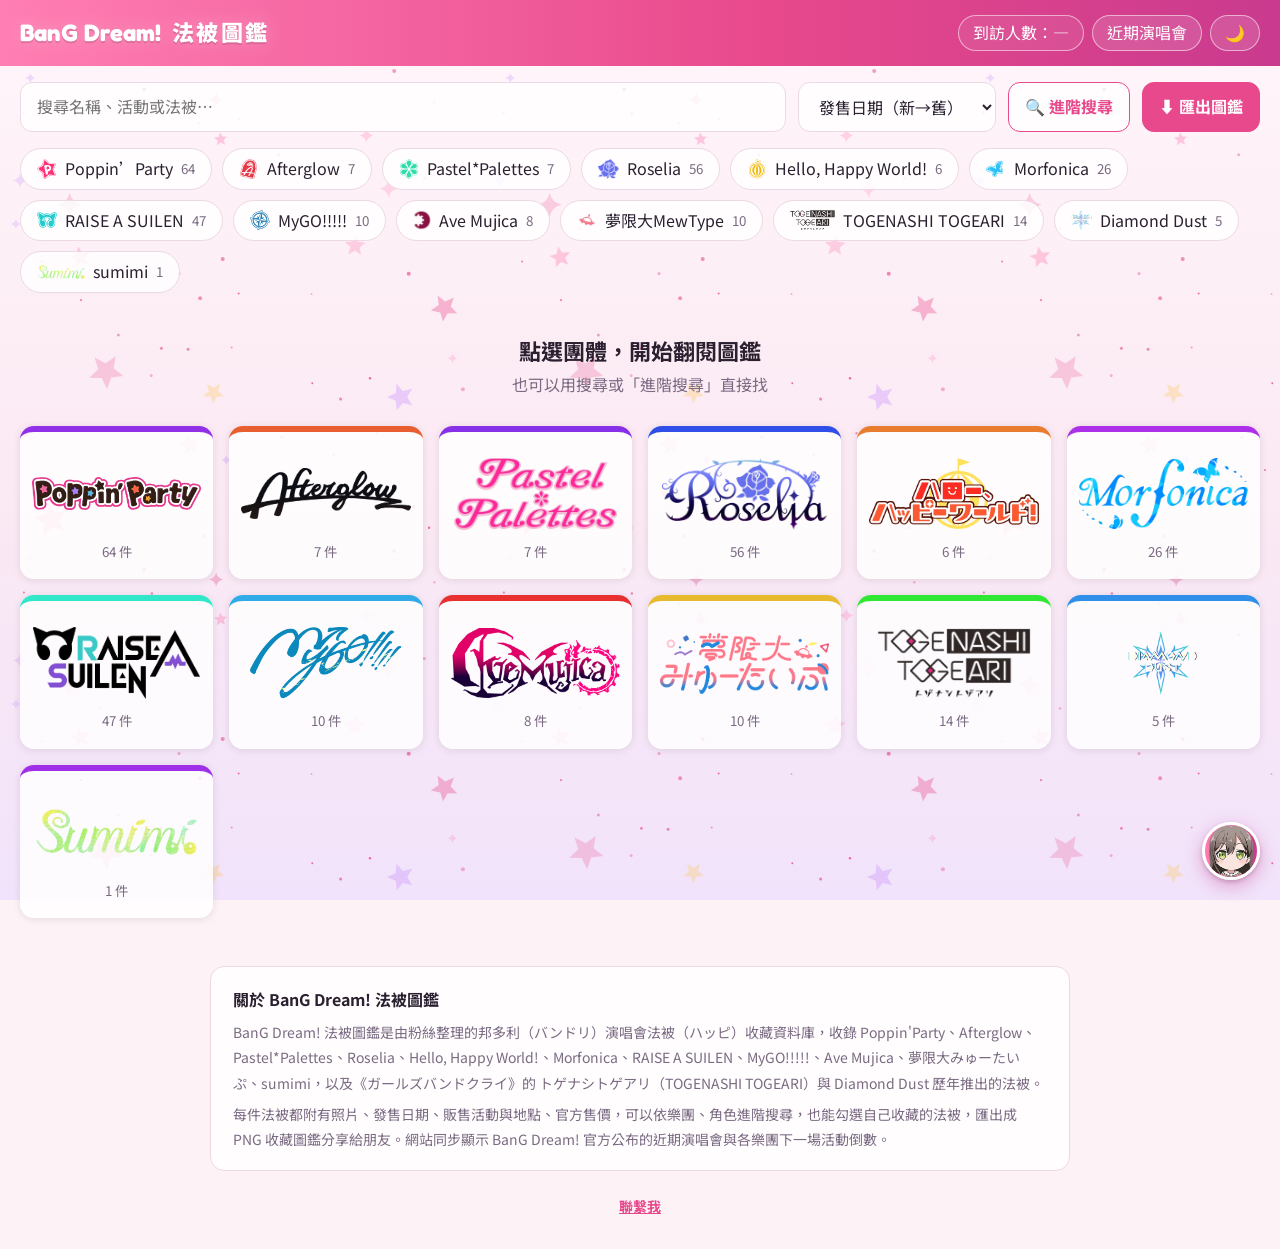
==== commit f8dd48c9: "up" ====
--- a/index.html
+++ b/index.html
@@ -1,654 +1,1745 @@
-<!DOCTYPE html>
+<!doctype html>
 <html lang="zh-Hant">
-<head>
-<meta charset="utf-8">
-<meta name="viewport" content="width=device-width, initial-scale=1, viewport-fit=cover">
-<title>BanG Dream! 法被圖鑑｜邦多利法被收藏資料庫</title>
-<meta name="description" content="BanG Dream!（邦多利）法被圖鑑：收錄 Poppin'Party、Afterglow、Pastel*Palettes、Roselia、Hello, Happy World!、Morfonica、RAISE A SUILEN、MyGO!!!!!、Ave Mujica、夢限大みゅーたいぷ，以及 トゲナシトゲアリ、Diamond Dust 的演唱會法被（ハッピ）照片、官方售價與發售活動，可依樂團、角色篩選並匯出自己的收藏圖鑑。">
-<meta name="google-site-verification" content="Sszo54LSO_saCJkc9ENuyC2y8mzj0m0679ZRtMY-iH0">
-<link rel="canonical" href="https://aemo-0304.github.io/hapi/">
-<link rel="preconnect" href="https://fonts.googleapis.com">
-<link rel="preconnect" href="https://fonts.gstatic.com" crossorigin>
-<link rel="stylesheet" href="https://fonts.googleapis.com/css2?family=Fredoka:wght@700&text=BanGDream!&display=swap">
-<link rel="stylesheet" href="https://fonts.googleapis.com/css2?family=Noto+Sans+TC:wght@400;700;900&display=swap">
-<link rel="icon" href="favicon.svg" type="image/svg+xml">
-<meta name="theme-color" content="#e8498c">
-<meta property="og:type" content="website">
-<meta property="og:site_name" content="法被圖鑑">
-<meta property="og:title" content="BanG Dream! 法被圖鑑｜邦多利法被收藏資料庫">
-<meta property="og:description" content="收錄 BanG Dream! 各樂團與 トゲナシトゲアリ 的演唱會法被照片、官方售價與發售活動，可依樂團、角色篩選並匯出收藏圖鑑。">
-<meta property="og:url" content="https://aemo-0304.github.io/hapi/">
-<meta property="og:image" content="https://aemo-0304.github.io/hapi/photos/logo_poppinparty.webp">
-<meta property="og:locale" content="zh_TW">
-<meta name="twitter:card" content="summary">
-<script type="application/ld+json">{"@context":"https://schema.org","@type":"WebSite","name":"BanG Dream! 法被圖鑑","alternateName":["法被圖鑑","邦多利法被圖鑑"],"url":"https://aemo-0304.github.io/hapi/","inLanguage":"zh-Hant"}</script>
-</head>
-<body>
-<header>
-  <h1 class="brand"><span class="brand-en">BanG Dream!</span><span class="brand-zh">法被圖鑑</span></h1>
-  <div style="display:flex;gap:8px">
-    <span class="iconbtn counter" id="visits" title="累計到訪人數（同一個瀏覽器分頁只算一次）">到訪人數：…</span>
-    <button class="iconbtn" id="livesbtn" type="button">近期演唱會</button>
-    <button class="iconbtn" id="theme" type="button" aria-label="切換深色或淺色模式">🌙</button>
-  </div>
-  <link rel="stylesheet" type="text/css" href="HAPI.CSS"/>
-</header>
+  <head>
+    <meta charset="utf-8" />
+    <meta name="viewport" content="width=device-width, initial-scale=1, viewport-fit=cover" />
+    <title>BanG Dream! 法被圖鑑</title>
+    <meta
+      name="description"
+      content="BanG Dream!（邦多利）法被圖鑑：收錄 Poppin'Party、Afterglow、Pastel*Palettes、Roselia、Hello, Happy World!、Morfonica、RAISE A SUILEN、MyGO!!!!!、Ave Mujica、夢限大みゅーたいぷ，以及 トゲナシトゲアリ、Diamond Dust 的演唱會法被（ハッピ）照片、官方售價與發售活動，可依樂團、角色篩選並匯出自己的收藏圖鑑。"
+    />
+    <meta name="google-site-verification" content="Sszo54LSO_saCJkc9ENuyC2y8mzj0m0679ZRtMY-iH0" />
+    <link rel="canonical" href="https://aemo-0304.github.io/hapi/" />
+    <link rel="preconnect" href="https://fonts.googleapis.com" />
+    <link rel="preconnect" href="https://fonts.gstatic.com" crossorigin />
+    <link
+      rel="stylesheet"
+      href="https://fonts.googleapis.com/css2?family=Fredoka:wght@700&text=BanGDream!&display=swap"
+    />
+    <link
+      rel="stylesheet"
+      href="https://fonts.googleapis.com/css2?family=Noto+Sans+TC:wght@400;700;900&display=swap"
+    />
+    <link rel="icon" href="favicon.svg" type="image/svg+xml" />
+    <meta name="theme-color" content="#e8498c" />
+    <meta property="og:type" content="website" />
+    <meta property="og:site_name" content="法被圖鑑" />
+    <meta property="og:title" content="BanG Dream! 法被圖鑑" />
+    <meta
+      property="og:description"
+      content="收錄 BanG Dream! 各樂團與 トゲナシトゲアリ 的演唱會法被照片、官方售價與發售活動，可依樂團、角色篩選並匯出收藏圖鑑。"
+    />
+    <meta property="og:url" content="https://aemo-0304.github.io/hapi/" />
+    <meta property="og:image" content="https://aemo-0304.github.io/hapi/photos/logo_poppinparty.webp" />
+    <meta property="og:locale" content="zh_TW" />
+    <meta name="twitter:card" content="summary" />
+    <script type="application/ld+json">
+      {
+        "@context": "https://schema.org",
+        "@type": "WebSite",
+        "name": "BanG Dream! 法被圖鑑",
+        "alternateName": ["法被圖鑑", "邦多利法被圖鑑"],
+        "url": "https://aemo-0304.github.io/hapi/",
+        "inLanguage": "zh-Hant"
+      }
+    </script>
+  </head>
+  <body>
+    <header>
+      <h1 class="brand"><span class="brand-en">BanG Dream!</span><span class="brand-zh">法被圖鑑</span></h1>
+      <div style="display: flex; gap: 8px">
+        <span class="iconbtn counter" id="visits" title="累計到訪人數（同一個瀏覽器分頁只算一次）"
+          >到訪人數：…</span
+        >
+        <button class="iconbtn" id="livesbtn" type="button">近期演唱會</button>
+        <button class="iconbtn" id="theme" type="button" aria-label="切換深色或淺色模式">🌙</button>
+      </div>
+      <link rel="stylesheet" type="text/css" href="HAPI.CSS?v=20261117" />
+    </header>
 
-<div class="bar">
-  <input type="search" id="q" placeholder="搜尋名稱、活動或法被…" aria-label="搜尋">
-  <select id="sort" aria-label="排序方式">
-    <option value="new">發售日期（新→舊）</option>
-    <option value="old">發售日期（舊→新）</option>
-    <option value="name">名稱（A→Z）</option>
-  </select>
-  <button class="btn-adv" id="adv" type="button" aria-haspopup="dialog">🔍 進階搜尋<span class="adv-n" id="adv-n" hidden></span></button>
-  <button class="btn-export" id="export" type="button">⬇ 匯出圖鑑</button>
-</div>
-<div class="chips" id="chips" role="group" aria-label="依團體篩選"></div>
-<div class="chips" id="members" role="group" aria-label="依角色篩選" style="display:none"></div>
+    <div class="bar">
+      <input type="search" id="q" placeholder="搜尋名稱、活動或法被…" aria-label="搜尋" />
+      <select id="sort" aria-label="排序方式">
+        <option value="new">發售日期（新→舊）</option>
+        <option value="old">發售日期（舊→新）</option>
+        <option value="name">名稱（A→Z）</option>
+      </select>
+      <button class="btn-adv" id="adv" type="button" aria-haspopup="dialog">
+        🔍 進階搜尋<span class="adv-n" id="adv-n" hidden></span>
+      </button>
+      <button class="btn-export" id="export" type="button">⬇ 匯出圖鑑</button>
+    </div>
+    <div class="chips" id="chips" role="group" aria-label="依團體篩選"></div>
+    <div class="chips" id="members" role="group" aria-label="依角色篩選" style="display: none"></div>
 
-<div class="layout one">
-  <main id="main"></main>
-</div>
-<footer><a href="https://www.threads.com/@aemo_gbp?hl=zh-tw" target="_blank" rel="noopener" style="color:var(--accent);font-weight:700">聯繫我</a></footer>
+    <div class="layout one">
+      <main id="main"></main>
+    </div>
+    <section class="about" aria-labelledby="about-h">
+      <h2 id="about-h">關於 BanG Dream! 法被圖鑑</h2>
+      <p>
+        BanG Dream! 法被圖鑑是由粉絲整理的邦多利（バンドリ）演唱會法被（ハッピ）收藏資料庫，收錄
+        Poppin'Party、Afterglow、Pastel*Palettes、Roselia、Hello, Happy World!、Morfonica、RAISE A
+        SUILEN、MyGO!!!!!、Ave Mujica、夢限大みゅーたいぷ、sumimi，以及《ガールズバンドクライ》的
+        トゲナシトゲアリ（TOGENASHI TOGEARI）與 Diamond Dust 歷年推出的法被。
+      </p>
+      <p>
+        每件法被都附有照片、發售日期、販售活動與地點、官方售價，可以依樂團、角色進階搜尋，也能勾選自己收藏的法被，匯出成
+        PNG 收藏圖鑑分享給朋友。網站同步顯示 BanG Dream! 官方公布的近期演唱會與各樂團下一場活動倒數。
+      </p>
+    </section>
+    <footer>
+      <a
+        href="https://www.threads.com/@aemo_gbp?hl=zh-tw"
+        target="_blank"
+        rel="noopener"
+        style="color: var(--accent); font-weight: 700"
+        >聯繫我</a
+      >
+    </footer>
 
-<dialog id="exdlg" aria-labelledby="ex-h" class="exdlg">
-  <h2 id="ex-h" style="margin:0 0 14px;font-size:20px">匯出圖鑑（PNG）</h2>
-  <div class="exform">
-    <fieldset><legend>要放哪些法被 <b id="ex-count"></b></legend>
-      <label class="row"><input type="radio" name="exr" id="ex-custom-r"> 依樂團／人物／活動挑選</label>
-      <div class="ex3" id="ex-custom">
-        <label>樂團<select id="ex-g"></select></label>
-        <label>人物<select id="ex-m"></select></label>
-        <label>活動<select id="ex-e"></select></label>
+    <dialog id="exdlg" aria-labelledby="ex-h" class="exdlg">
+      <h2 id="ex-h" style="margin: 0 0 14px; font-size: 20px">匯出圖鑑（PNG）</h2>
+      <div class="exform">
+        <fieldset>
+          <legend>要放哪些法被 <b id="ex-count"></b></legend>
+          <label class="row"><input type="radio" name="exr" id="ex-custom-r" /> 依樂團／人物／活動挑選</label>
+          <div class="ex3" id="ex-custom">
+            <label>樂團<select id="ex-g"></select></label>
+            <label>人物<select id="ex-m"></select></label>
+            <label>活動<select id="ex-e"></select></label>
+          </div>
+          <label class="row"
+            ><input type="radio" name="exr" id="ex-mine" /> <span id="ex-mine-lab">我勾選的</span></label
+          >
+          <p class="exhint">在法被卡片右上角點「＋」可以自己挑選，勾選會記在這個瀏覽器裡。</p>
+        </fieldset>
+        <label>標題<input type="text" id="ex-title" maxlength="30" /></label>
+        <label>副標題<input type="text" id="ex-sub" maxlength="40" placeholder="（可不填）" /></label>
+        <div class="ex2">
+          <label>整理者<input type="text" id="ex-author" maxlength="30" placeholder="（可不填）" /></label>
+          <label
+            >社群帳號<input type="text" id="ex-social" maxlength="40" placeholder="Threads / IG …"
+          /></label>
+        </div>
+        <div class="ex2">
+          <label
+            >每排件數<select id="ex-cols">
+              <option>3</option>
+              <option>4</option>
+              <option selected>5</option>
+            </select></label
+          >
+          <label>外框顏色<input type="color" id="ex-color" value="#f9d77e" /></label>
+        </div>
+        <label class="row"><input type="checkbox" id="ex-price" checked /> 顯示官方售價</label>
+        <details class="exnotes">
+          <summary>每件的備註（已收、待收…）<span id="ex-notes-n"></span></summary>
+          <p class="exhint">填了的會用粉紅字印在價格下方，沒填就不顯示。</p>
+          <div id="ex-notes"></div>
+        </details>
+        <p class="exmsg" id="ex-msg" role="status"></p>
       </div>
-      <label class="row"><input type="radio" name="exr" id="ex-mine"> <span id="ex-mine-lab">我勾選的</span></label>
-      <p class="exhint">在法被卡片右上角點「＋」可以自己挑選，勾選會記在這個瀏覽器裡。</p>
-    </fieldset>
-    <label>標題<input type="text" id="ex-title" maxlength="30"></label>
-    <label>副標題<input type="text" id="ex-sub" maxlength="40" placeholder="（可不填）"></label>
-    <div class="ex2">
-      <label>整理者<input type="text" id="ex-author" maxlength="30" placeholder="（可不填）"></label>
-      <label>社群帳號<input type="text" id="ex-social" maxlength="40" placeholder="Threads / IG …"></label>
+      <div style="display: flex; gap: 10px; flex-wrap: wrap">
+        <button class="reset" id="ex-clear" type="button" style="margin: 0; width: auto; padding: 9px 14px">
+          清空勾選
+        </button>
+        <button class="reset" id="ex-close" type="button" style="margin: 0; flex: 1">關閉</button>
+        <button class="close" id="ex-go" type="button" style="flex: 2">產生並下載 PNG</button>
+      </div>
+    </dialog>
+    <dialog id="advdlg" class="advdlg" aria-labelledby="adv-h">
+      <div class="adv-top">
+        <h2 id="adv-h">進階搜尋</h2>
+        <button class="adv-sel" id="adv-all" type="button"><i class="ck"></i>全員選擇</button>
+      </div>
+      <div class="adv-body">
+        <div id="adv-chars"></div>
+      </div>
+      <div class="adv-foot">
+        <button class="adv-btn" id="adv-reset" type="button">清除條件</button>
+        <button class="adv-btn" id="adv-cancel" type="button">取消</button>
+        <button class="adv-btn ok" id="adv-ok" type="button">確定</button>
+      </div>
+    </dialog>
+    <dialog id="livesdlg" aria-label="近期演唱會" class="livesdlg">
+      <section class="lives" id="lives"></section>
+      <button class="close" id="lives-close" type="button">關閉</button>
+    </dialog>
+    <div class="fab-panel" id="fabpanel" role="dialog" aria-label="二手平台推薦與更新日誌" hidden>
+      <div class="fab-tabs" role="tablist">
+        <button type="button" role="tab" class="fab-tab" id="tab-shop" data-tab="shop">
+          🛍️ <span id="shop-title">二手平台推薦</span>
+        </button>
+        <button type="button" role="tab" class="fab-tab" id="tab-help" data-tab="help">
+          📕 <span id="help-title">更新日誌</span>
+        </button>
+      </div>
+      <div class="fab-body helpbody" id="fab-body"></div>
     </div>
-    <div class="ex2">
-      <label>每排件數<select id="ex-cols"><option>3</option><option>4</option><option selected>5</option></select></label>
-      <label>外框顏色<input type="color" id="ex-color" value="#f9d77e"></label>
-    </div>
-    <label class="row"><input type="checkbox" id="ex-price" checked> 顯示官方售價</label>
-    <details class="exnotes"><summary>每件的備註（已收、待收…）<span id="ex-notes-n"></span></summary>
-      <p class="exhint">填了的會用粉紅字印在價格下方，沒填就不顯示。</p>
-      <div id="ex-notes"></div>
-    </details>
-    <p class="exmsg" id="ex-msg" role="status"></p>
-  </div>
-  <div style="display:flex;gap:10px;flex-wrap:wrap">
-    <button class="reset" id="ex-clear" type="button" style="margin:0;width:auto;padding:9px 14px">清空勾選</button>
-    <button class="reset" id="ex-close" type="button" style="margin:0;flex:1">關閉</button>
-    <button class="close" id="ex-go" type="button" style="flex:2">產生並下載 PNG</button>
-  </div>
-</dialog>
-<dialog id="advdlg" class="advdlg" aria-labelledby="adv-h">
-  <div class="adv-top"><h2 id="adv-h">進階搜尋</h2><button class="adv-sel" id="adv-all" type="button"><i class="ck"></i>全員選擇</button></div>
-  <div class="adv-body">
-    <div id="adv-chars"></div>
-    <h3 class="adv-sub">發售年份</h3><div class="adv-tags" id="adv-year"></div>
-    <h3 class="adv-sub">販售地點</h3><div class="adv-tags" id="adv-place"></div>
-  </div>
-  <div class="adv-foot">
-    <button class="adv-btn" id="adv-reset" type="button">清除條件</button>
-    <button class="adv-btn" id="adv-cancel" type="button">取消</button>
-    <button class="adv-btn ok" id="adv-ok" type="button">確定</button>
-  </div>
-</dialog>
-<dialog id="livesdlg" aria-label="近期演唱會" class="livesdlg">
-  <section class="lives" id="lives"></section>
-  <button class="close" id="lives-close" type="button">關閉</button>
-</dialog>
-<div class="fab-panel" id="fabpanel" role="dialog" aria-label="二手平台推薦與更新日誌" hidden>
-  <div class="fab-tabs" role="tablist">
-    <button type="button" role="tab" class="fab-tab" id="tab-shop" data-tab="shop">🛍️ <span id="shop-title">二手平台推薦</span></button>
-    <button type="button" role="tab" class="fab-tab" id="tab-help" data-tab="help">📕 <span id="help-title">更新日誌</span></button>
-  </div>
-  <div class="fab-body helpbody" id="fab-body"></div>
-</div>
-<button type="button" class="fab" id="fab" aria-expanded="false" aria-controls="fabpanel" title="二手平台推薦／更新日誌"><img class="fab-ico" src="photos/fab_avatar.webp?v=3" alt=""><span class="fab-x">✕</span></button>
-<dialog id="dlg" aria-labelledby="d-name">
-  <div class="d-img"><div id="d-img"></div><button class="d-x" id="dlg-close" type="button" aria-label="關閉">✕</button></div>
-  <div class="d-body">
-    <div class="d-tags" id="d-tags"></div>
-    <h2 id="d-name"></h2>
-    <div class="d-fields" id="d-fields"></div>
-    <button type="button" class="d-pick" id="d-pick"></button>
-    <div class="d-nav">
-      <button type="button" id="d-prev">‹ 上一個</button>
-      <span id="d-pos"></span>
-      <button type="button" id="d-next">下一個 ›</button>
-    </div>
-  </div>
-</dialog>
+    <button
+      type="button"
+      class="fab"
+      id="fab"
+      aria-expanded="false"
+      aria-controls="fabpanel"
+      title="二手平台推薦／更新日誌"
+    >
+      <img class="fab-ico" src="photos/fab_avatar.webp?v=3" alt="" /><span class="fab-x">✕</span>
+    </button>
+    <dialog id="dlg" aria-labelledby="d-name">
+      <div class="d-img">
+        <div id="d-img"></div>
+        <button class="d-x" id="dlg-close" type="button" aria-label="關閉">✕</button>
+      </div>
+      <div class="d-body">
+        <div class="d-tags" id="d-tags"></div>
+        <h2 id="d-name"></h2>
+        <div class="d-fields" id="d-fields"></div>
+        <button type="button" class="d-pick" id="d-pick"></button>
+        <div class="d-nav">
+          <button type="button" id="d-prev">‹ 上一個</button>
+          <span id="d-pos"></span>
+          <button type="button" id="d-next">下一個 ›</button>
+        </div>
+      </div>
+    </dialog>
 
-<script src="db.js"></script>
-<script src="data.js"></script>
-<script>
-// ===== 資料（由 data.js 載入，可在後台 admin.html 編輯）=====
-var DB=Store.load();
-var GROUPS=DB.groups, PLACES=DB.places;
-var DATA=DB.items.filter(function(d){return GROUPS.some(function(g){return g.id===d.group})});
-DATA.forEach(function(d){d.hue=GROUPS.filter(function(g){return g.id===d.group})[0].hue;d.date=d.year*100+d.month});
+    <script src="db.js"></script>
+    <script src="data.js"></script>
+    <script>
+      var DB = Store.load();
+      var GROUPS = DB.groups,
+        PLACES = DB.places;
+      var DATA = DB.items.filter(function (d) {
+        return GROUPS.some(function (g) {
+          return g.id === d.group;
+        });
+      });
+      DATA.forEach(function (d) {
+        d.hue = GROUPS.filter(function (g) {
+          return g.id === d.group;
+        })[0].hue;
+        d.date = d.year * 100 + d.month;
+      });
 
-// ===== 狀態 =====
-var S={q:"",group:null,member:null,year:{},place:{},chars:{},sort:"new"};
-var $=function(id){return document.getElementById(id)};
-function gname(id){return GROUPS.filter(function(g){return g.id===id})[0].name}
-function gobj(id){return GROUPS.filter(function(g){return g.id===id})[0]}
-function mname(d){
-  if(!d.member)return "";
-  var g=gobj(d.group);
-  if(d.member==="all")return g.name+"全團";
-  var m=(g.members||[]).filter(function(m){return m.id===d.member})[0];
-  return m?m.name:"";
-}
-function setGroup(id){S.group=id;S.member=null;buildChips();render()}
-function buildMembers(){
-  var box=$("members"),g=S.group&&gobj(S.group);
-  if(!g||!g.members||!g.members.length){box.style.display="none";box.innerHTML="";return}
-  box.style.display="";
-  box.innerHTML='<span style="align-self:center;color:var(--muted);font-size:14px">角色</span>';
-  [{id:"all",name:g.name+"全團",color:"hsl("+g.hue+" 80% 55%)"}].concat(g.members).forEach(function(m){
-    var n=DATA.filter(function(d){return d.group===g.id&&d.member===m.id}).length;
-    var b=document.createElement("button");b.type="button";b.className="chip";
-    b.setAttribute("aria-pressed",S.member===m.id);
-    b.innerHTML='<i style="background:'+m.color+'"></i>'+esc(m.name)+' <small>'+n+'</small>';
-    b.onclick=function(){S.member=S.member===m.id?null:m.id;buildMembers();render()};
-    box.appendChild(b);
-  });
-}
+      var S = { q: "", group: null, member: null, year: {}, place: {}, chars: {}, sort: "new" };
+      var $ = function (id) {
+        return document.getElementById(id);
+      };
+      function gname(id) {
+        return GROUPS.filter(function (g) {
+          return g.id === id;
+        })[0].name;
+      }
+      function gobj(id) {
+        return GROUPS.filter(function (g) {
+          return g.id === id;
+        })[0];
+      }
+      function mname(d) {
+        if (!d.member) return "";
+        var g = gobj(d.group);
+        if (d.member === "all") return g.name + "全團";
+        var m = (g.members || []).filter(function (m) {
+          return m.id === d.member;
+        })[0];
+        return m ? m.name : "";
+      }
+      function setGroup(id) {
+        S.group = id;
+        S.member = null;
+        buildChips();
+        render();
+      }
+      function buildMembers() {
+        var box = $("members"),
+          g = S.group && gobj(S.group);
+        if (!g || !g.members || !g.members.length) {
+          box.style.display = "none";
+          box.innerHTML = "";
+          return;
+        }
+        box.style.display = "";
+        box.innerHTML = '<span style="align-self:center;color:var(--muted);font-size:14px">角色</span>';
+        [{ id: "all", name: g.name + "全團", color: "hsl(" + g.hue + " 80% 55%)" }]
+          .concat(g.members)
+          .forEach(function (m) {
+            var n = DATA.filter(function (d) {
+              return d.group === g.id && d.member === m.id;
+            }).length;
+            var b = document.createElement("button");
+            b.type = "button";
+            b.className = "chip";
+            b.setAttribute("aria-pressed", S.member === m.id);
+            b.innerHTML =
+              '<i style="background:' + m.color + '"></i>' + esc(m.name) + " <small>" + n + "</small>";
+            b.onclick = function () {
+              S.member = S.member === m.id ? null : m.id;
+              buildMembers();
+              render();
+            };
+            box.appendChild(b);
+          });
+      }
 
-// ===== 進階搜尋（角色／年份／地點，按「確定」才套用）=====
-var T=null;
-function cp(o){var r={};for(var k in o)r[k]=1;return r}
-function charGroups(){return GROUPS.filter(function(g){return g.members&&g.members.length})}
-function allCharKeys(){var ks=[];charGroups().forEach(function(g){ks.push(g.id+":all");g.members.forEach(function(m){ks.push(g.id+":"+m.id)})});return ks}
-function shortName(n){return n.replace(/^「[^」]*」/,"").split("／")[0].trim()}
-function buildFilters(){
-  var n=Object.keys(S.chars).length+Object.keys(S.year).length+Object.keys(S.place).length;
-  var b=$("adv-n");b.hidden=!n;b.textContent=n;
-  if($("advdlg").open)buildAdv();
-}
-function ck(on){return '<i class="ck'+(on?' on':'')+'"></i>'}
-function buildAdv(){
-  var html="";
-  charGroups().forEach(function(g){
-    var tiles=[{id:"all",name:"全團",color:"hsl("+g.hue+" 80% 55%)",avatar:g.icon}].concat(g.members);
-    var keys=tiles.map(function(m){return g.id+":"+m.id});
-    var allOn=keys.every(function(k){return T.chars[k]});
-    html+='<div class="adv-row"><div class="adv-g"><b>'+esc(g.name)+'</b><button type="button" class="adv-sel" data-gall="'+g.id+'">'+ck(allOn)+'全選</button></div><div class="adv-ms">';
-    tiles.forEach(function(m){
-      var k=g.id+":"+m.id,on=!!T.chars[k],n=DATA.filter(function(d){return d.group===g.id&&d.member===m.id}).length;
-      var av=m.avatar?'<img src="'+esc(m.avatar)+'" alt="" loading="lazy" onerror="this.replaceWith(document.createTextNode(\''+esc(shortName(m.name)).charAt(0)+'\'))">':esc(shortName(m.name).charAt(0));
-      html+='<button type="button" class="adv-m'+(on?' on':'')+(n?'':' zero')+'" data-k="'+esc(k)+'" aria-pressed="'+on+'" title="'+esc(m.name)+'（'+n+' 件）">'+ck(on)
-        +'<span class="av'+(m.avatar?' img':'')+'" style="--c:'+esc(m.color)+'">'+av+'</span><span class="nm">'+esc(shortName(m.name))+'</span></button>';
-    });
-    html+='</div></div>';
-  });
-  $("adv-chars").innerHTML=html||'<p class="adv-empty">尚未設定團員，可到後台新增</p>';
-  var ys={};DATA.forEach(function(d){ys[d.year]=1});
-  $("adv-year").innerHTML=Object.keys(ys).map(Number).sort(function(a,b){return b-a}).map(function(y){return '<button type="button" class="adv-tag'+(T.year[y]?' on':'')+'" data-y="'+y+'">'+ck(T.year[y])+y+'</button>'}).join("");
-  $("adv-place").innerHTML=PLACES.map(function(p){return '<button type="button" class="adv-tag'+(T.place[p]?' on':'')+'" data-p="'+esc(p)+'">'+ck(T.place[p])+esc(p)+'</button>'}).join("");
-  var ks=allCharKeys();$("adv-all").innerHTML=ck(ks.length&&ks.every(function(k){return T.chars[k]}))+"全員選擇";
-}
-$("adv").onclick=function(){T={chars:cp(S.chars),year:cp(S.year),place:cp(S.place)};buildAdv();$("advdlg").showModal()};
-$("advdlg").addEventListener("click",function(e){
-  if(e.target===this){this.close();return}
-  var t=e.target.closest("button");if(!t)return;
-  if(t.dataset.k){var k=t.dataset.k;if(T.chars[k])delete T.chars[k];else T.chars[k]=1}
-  else if(t.dataset.gall){var g=GROUPS.filter(function(x){return x.id===t.dataset.gall})[0],ks=[g.id+":all"].concat(g.members.map(function(m){return g.id+":"+m.id}));
-    var on=ks.every(function(k){return T.chars[k]});ks.forEach(function(k){if(on)delete T.chars[k];else T.chars[k]=1})}
-  else if(t.dataset.y){var y=t.dataset.y;if(T.year[y])delete T.year[y];else T.year[y]=1}
-  else if(t.dataset.p!=null){var p=t.dataset.p;if(T.place[p])delete T.place[p];else T.place[p]=1}
-  else if(t.id==="adv-all"){var ks=allCharKeys(),on=ks.every(function(k){return T.chars[k]});ks.forEach(function(k){if(on)delete T.chars[k];else T.chars[k]=1})}
-  else if(t.id==="adv-reset"){T={chars:{},year:{},place:{}}}
-  else if(t.id==="adv-cancel"){this.close();return}
-  else if(t.id==="adv-ok"){
-    var ks=allCharKeys();if(ks.length&&ks.every(function(k){return T.chars[k]}))T.chars={}; // 全選等於不篩選
-    S.chars=T.chars;S.year=T.year;S.place=T.place;this.close();buildFilters();render();return}
-  else return;
-  buildAdv();
-});
-function buildChips(){
-  var box=$("chips");box.innerHTML="";
-  GROUPS.forEach(function(g){
-    var n=DATA.filter(function(d){return d.group===g.id}).length;
-    var b=document.createElement("button");b.type="button";b.className="chip";
-    b.setAttribute("aria-pressed",S.group===g.id);
-    b.innerHTML=(g.icon?'<img class="chip-icon" src="'+esc(g.icon)+'" alt="">':'<i style="background:hsl('+g.hue+' 80% 55%)"></i>')+esc(g.name)+' <small>'+n+'</small>';
-    b.onclick=function(){setGroup(S.group===g.id?null:g.id)};
-    box.appendChild(b);
-  });
-  buildMembers();
-}
-function has(o){return Object.keys(o).length>0}
-function esc(t){return String(t).replace(/[&<>"]/g,function(c){return{"&":"&amp;","<":"&lt;",">":"&gt;",'"':"&quot;"}[c]})}
-function badge(d){
-  if(d.photo)return '<img class="coat" style="object-fit:cover;border-radius:10px" src="'+esc(d.photo)+'" alt="" onerror="this.style.visibility=\'hidden\'">';
-  var c="hsl("+d.hue+" 70% 42%)";
-  var extra='';
-  return '<svg class="coat" viewBox="0 0 100 100" aria-hidden="true"><path d="M10 22L38 14L50 24L62 14L90 22L98 52L80 56L78 90L22 90L20 56L2 52Z" fill="'+c+'" stroke="#0003"/>'+extra+'<path d="M38 14L50 26L50 90L44 90L44 30L34 16Z" fill="#fff"/><path d="M62 14L50 26L50 90L56 90L56 30L66 16Z" fill="#fff"/></svg>';
-}
-function render(){
-  var q=S.q.trim().toLowerCase();
-  var active=q||S.group||has(S.year)||has(S.place)||has(S.chars);
-  var main=$("main");
-  if(!active){
-    var h='<div class="hint"><h2>點選團體，開始翻閱圖鑑</h2><p>也可以用搜尋或「進階搜尋」直接找</p></div><div class="groups">';
-    GROUPS.forEach(function(g){
-      var n=DATA.filter(function(d){return d.group===g.id}).length;
-      h+='<button class="gcard" type="button" style="--c:hsl('+g.hue+' 80% 55%)" data-g="'+g.id+'">'+(g.logo?'<img class="glogo" src="'+esc(g.logo)+'" alt="'+esc(g.name)+'" onerror="this.nextSibling.hidden=false;this.remove()"><b hidden>':'<b>')+esc(g.name)+'</b><small>'+n+' 件</small></button>';
-    });
-    main.innerHTML=h+"</div>";
-    Array.prototype.forEach.call(main.querySelectorAll(".gcard"),function(b){
-      b.onclick=function(){setGroup(b.dataset.g)};
-    });
-    return;
-  }
-  var list=CUR=DATA.filter(function(d){
-    if(S.group&&d.group!==S.group)return false;
-    if(S.member&&d.member!==S.member)return false;
-    if(has(S.chars)&&!S.chars[d.group+":"+d.member])return false;
-    if(has(S.year)&&!S.year[d.year])return false;
-    if(has(S.place)&&!S.place[d.place])return false;
-    if(q&&(d.name+d.event+d.place+mname(d)).toLowerCase().indexOf(q)<0)return false;
-    return true;
-  });
-  list.sort(function(a,b){return S.sort==="new"?b.date-a.date:S.sort==="old"?a.date-b.date:a.name.localeCompare(b.name,"zh-Hant")});
-  var nx=S.group&&hasNext(S.group)?'<div class="nextlive" id="nextlive"></div>':'';
-  if(!list.length){main.innerHTML=nx+'<p class="empty">找不到符合的法被，試試減少篩選條件。</p>';if(nx)renderNext(S.group);return}
-  var h=nx+'<p class="count">共 '+list.length+' 件</p><div class="grid">';
-  list.forEach(function(d){
-    var pk=MINE.ids.indexOf(d.id)>=0;
-    h+='<button class="item'+(pk?' picked':'')+'" type="button" data-id="'+d.id+'"><span class="pick" role="checkbox" tabindex="0" aria-checked="'+pk+'" aria-label="加入我的圖鑑" title="加入／移出我的圖鑑"></span>'+badge(d)+'<h3>'+esc(d.name)+'</h3><small>'+(mname(d)?esc(mname(d))+"・":"")+d.year+" 年 "+d.month+' 月</small></button>';
-  });
-  main.innerHTML=h+"</div>";
-  if(nx)renderNext(S.group);
-  Array.prototype.forEach.call(main.querySelectorAll(".item"),function(b){b.onclick=function(e){
-    if(e.target.classList.contains("pick")){togglePick(+b.dataset.id,b);return}
-    openDlg(+b.dataset.id)}});
-  Array.prototype.forEach.call(main.querySelectorAll(".pick"),function(p){p.onkeydown=function(e){if(e.key===" "||e.key==="Enter"){e.preventDefault();e.stopPropagation();togglePick(+p.parentNode.dataset.id,p.parentNode)}}});
-}
-// ===== 詳細資訊（放大檢視，可上一個／下一個翻頁）=====
-var CUR=[],curId=null;
-function mcolor(d){
-  var g=gobj(d.group);if(d.member==="all")return "hsl("+g.hue+" 80% 55%)";
-  var m=(g.members||[]).filter(function(m){return m.id===d.member})[0];return m?m.color:"";
-}
-function field(label,val,full){return val?'<div'+(full?' class="full"':'')+'><label>'+label+'</label><span>'+esc(val)+'</span></div>':""}
-function openDlg(id){
-  var d=DATA.filter(function(x){return x.id===id})[0];curId=id;
-  var gc="hsl("+d.hue+" 75% 45%)";
-  var box=$("d-img");box.innerHTML="";
-  if(d.photo){
-    var im=new Image();im.src=d.photo;im.alt=d.name;
-    im.onerror=function(){box.innerHTML=badge({hue:d.hue})};
-    box.appendChild(im);
-  }else box.innerHTML=badge({hue:d.hue});
-  $("d-tags").innerHTML='<span class="d-tag" style="--c:'+gc+'">'+esc(gname(d.group))+'</span>'
-    +(mname(d)?'<span class="d-tag" style="--c:'+mcolor(d)+'">'+esc(mname(d))+'</span>':'');
-  $("d-name").textContent=d.name;
-  $("d-fields").innerHTML=field("發售日期",d.year+" 年 "+d.month+" 月")+field("販售地點",d.place)+(d.currency==="NA"?field("官方售價","-"):d.price?field("官方售價",d.currency==="CNY"?"人民幣 "+Number(d.price).toLocaleString()+" 元":"¥"+Number(d.price).toLocaleString()+"（日圓・含稅）"):"")+field("活動／商品",d.event,true);
-  var i=CUR.indexOf(d);
-  $("d-pos").textContent=i>=0?(i+1)+" / "+CUR.length:"";
-  $("d-prev").disabled=i<=0;$("d-next").disabled=i<0||i>=CUR.length-1;
-  var on=MINE.ids.indexOf(id)>=0;$("d-pick").textContent=on?"✓ 已加入我的圖鑑（點一下移除）":"＋ 加入我的圖鑑";$("d-pick").classList.toggle("on",on);
-  if(!$("dlg").open)$("dlg").showModal();
-}
-function navDlg(n){var i=CUR.findIndex(function(d){return d.id===curId})+n;if(i>=0&&i<CUR.length)openDlg(CUR[i].id)}
-$("d-prev").onclick=function(){navDlg(-1)};
-$("d-pick").onclick=function(){var card=document.querySelector('.item[data-id="'+curId+'"]');togglePick(curId,card);openDlg(curId)};
-$("d-next").onclick=function(){navDlg(1)};
-document.addEventListener("keydown",function(e){if(!$("dlg").open)return;if(e.key==="ArrowLeft")navDlg(-1);if(e.key==="ArrowRight")navDlg(1)});
-$("dlg-close").onclick=function(){$("dlg").close()};
-// ===== 到訪人數（使用免費計數服務 Abacus；同一瀏覽器分頁只算一次，本機開啟只讀不加）=====
-(function(){
-  var API="https://abacus.jasoncameron.dev/",KEY="aemo-0304-hapi/visits",el=$("visits");
-  var online=/^https?:$/.test(location.protocol)&&location.hostname.indexOf("github.io")>=0,counted=false;
-  try{counted=sessionStorage.getItem("hapi-visited")==="1"}catch(e){}
-  var mode=(online&&!counted)?"hit/":"get/";
-  fetch(API+mode+KEY).then(function(r){return r.ok?r.json():{value:0}}).then(function(j){
-    el.textContent="到訪人數："+Number(j.value||0).toLocaleString();
-    if(mode==="hit/")try{sessionStorage.setItem("hapi-visited","1")}catch(e){}
-  }).catch(function(){el.textContent="到訪人數：—"});
-})();
-// ===== 右下角小圓點：二手平台推薦／更新日誌 =====
-var FAB_TAB="shop";
-function fabShow(tab){
-  FAB_TAB=tab;
-  $("shop-title").textContent=DB.shopTitle||Store.shopTitle;
-  $("help-title").textContent=DB.helpTitle||Store.helpTitle;
-  ["shop","help"].forEach(function(t){var b=$("tab-"+t);b.classList.toggle("on",t===tab);b.setAttribute("aria-selected",t===tab)});
-  $("fab-body").innerHTML=tab==="shop"?Store.helpHtml(DB.shop!=null?DB.shop:Store.shopText):Store.helpHtml(DB.help!=null?DB.help:Store.helpText);
-  $("fab-body").scrollTop=0;
-}
-function fabToggle(open){
-  var p=$("fabpanel");if(open==null)open=p.hidden;
-  if(open){fabShow(FAB_TAB);p.hidden=false;requestAnimationFrame(function(){p.classList.add("show")})}
-  else{p.classList.remove("show");setTimeout(function(){if(!p.classList.contains("show"))p.hidden=true},180)}
-  $("fab").classList.toggle("open",open);$("fab").setAttribute("aria-expanded",open);
-}
-$("fab").onclick=function(){fabToggle()};
-$("tab-shop").onclick=function(){fabShow("shop")};
-$("tab-help").onclick=function(){fabShow("help")};
-document.addEventListener("keydown",function(e){if(e.key==="Escape"&&!$("fabpanel").hidden)fabToggle(false)});
-document.addEventListener("click",function(e){if(!$("fabpanel").hidden&&!e.target.closest("#fabpanel,#fab"))fabToggle(false)});
-$("dlg").addEventListener("click",function(e){if(e.target===this)this.close()});
-$("q").oninput=function(){S.q=this.value;render()};
-$("sort").onchange=function(){S.sort=this.value;render()};
-$("theme").onclick=function(){
-  var root=document.documentElement,dark=root.getAttribute("data-theme")==="dark"||(!root.getAttribute("data-theme")&&matchMedia("(prefers-color-scheme: dark)").matches);
-  root.setAttribute("data-theme",dark?"light":"dark");this.textContent=dark?"🌙":"☀️";
-};
-// ===== 匯出圖鑑 PNG（可依樂團／人物／活動挑選，或用卡片上的「＋」勾選；設定記在訪客自己的瀏覽器）=====
-var MKEY="hapi-mine-v1";
-var MINE=(function(){var m=null;try{m=JSON.parse(localStorage.getItem(MKEY)||"null")}catch(e){}
-  m=m||{};m.ids=(m.ids||[]).filter(function(id){return DATA.some(function(d){return d.id===id})});m.notes=m.notes||{};return m})();
-function saveMine(){try{localStorage.setItem(MKEY,JSON.stringify(MINE))}catch(e){}updateExportBtn()}
-function updateExportBtn(){$("export").textContent="⬇ 匯出圖鑑"+(MINE.ids.length?"（已勾 "+MINE.ids.length+"）":"")}
-function togglePick(id,card){
-  var i=MINE.ids.indexOf(id);if(i>=0)MINE.ids.splice(i,1);else MINE.ids.push(id);
-  var on=i<0;if(card){card.classList.toggle("picked",on);var p=card.querySelector(".pick");if(p)p.setAttribute("aria-checked",on)}
-  saveMine();
-}
-function sortList(list){return list.sort(function(a,b){return S.sort==="new"?b.date-a.date:S.sort==="old"?a.date-b.date:a.name.localeCompare(b.name,"zh-Hant")})}
-function memberLabel(g,mid){if(mid==="all")return g.name+"全團";var m=(g.members||[]).filter(function(m){return m.id===mid})[0];return m?m.name:""}
-function opt(v,t,sel){return '<option value="'+esc(v)+'"'+(sel?" selected":"")+'>'+esc(t)+'</option>'}
-// 依目前選的樂團，更新「人物」選單
-function fillMembersSel(cur){
-  var gid=$("ex-g").value,h=opt("","全部人物",!cur);
-  GROUPS.forEach(function(g){
-    if(gid&&g.id!==gid)return;if(!g.members||!g.members.length)return;
-    [{id:"all"}].concat(g.members).forEach(function(m){
-      var v=g.id+":"+m.id,n=DATA.filter(function(d){return d.group===g.id&&d.member===m.id}).length;
-      if(n)h+=opt(v,memberLabel(g,m.id)+(gid?"":"（"+g.name+"）")+"　"+n+" 件",v===cur);
-    });
-  });
-  $("ex-m").innerHTML=h;$("ex-m").disabled=$("ex-m").options.length<2;
-}
-function fillEventsSel(cur){
-  var gid=$("ex-g").value,mv=$("ex-m").value,c={};
-  DATA.forEach(function(d){if(gid&&d.group!==gid)return;if(mv&&d.group+":"+d.member!==mv)return;if(d.event)c[d.event]=(c[d.event]||0)+1});
-  var h=opt("","全部活動",!cur);
-  Object.keys(c).sort().forEach(function(e){h+=opt(e,e+"　"+c[e]+" 件",e===cur)});
-  $("ex-e").innerHTML=h;
-}
-function exMode(){return $("ex-mine").checked?"mine":"custom"}
-function exList(){
-  if(exMode()==="mine")return sortList(DATA.filter(function(d){return MINE.ids.indexOf(d.id)>=0}));
-  var gid=$("ex-g").value,mv=$("ex-m").value,ev=$("ex-e").value;
-  return sortList(DATA.filter(function(d){
-    if(gid&&d.group!==gid)return false;
-    if(mv&&d.group+":"+d.member!==mv)return false;
-    if(ev&&d.event!==ev)return false;
-    return true;
-  }));
-}
-function autoTitle(){
-  if(exMode()==="mine")return "我的法被圖鑑";
-  var gid=$("ex-g").value,mv=$("ex-m").value,ev=$("ex-e").value,p=[];
-  if(mv){var a=mv.split(":");p.push(memberLabel(gobj(a[0]),a[1]))}else if(gid)p.push(gname(gid));
-  return (p.length?p[0]+" ":"")+"法被圖鑑";
-}
-function autoSub(){return exMode()==="custom"&&$("ex-e").value?$("ex-e").value:""}
-var titleTouched=false,subTouched=false;
-function exRefresh(){
-  var n=exList().length;
-  $("ex-count").textContent="共 "+n+" 件";
-  $("ex-custom").style.display=exMode()==="custom"?"":"none";
-  if(!titleTouched)$("ex-title").value=autoTitle();
-  if(!subTouched)$("ex-sub").value=autoSub();
-  renderNotes();$("ex-go").disabled=!n;
-}
-function renderNotes(){
-  var list=exList();
-  $("ex-notes-n").textContent="（"+list.length+" 件）";
-  $("ex-notes").innerHTML=list.map(function(d){
-    return '<label class="exnote"><span>'+esc(d.name)+'</span><input type="text" maxlength="20" data-nid="'+d.id+'" value="'+esc(MINE.notes[d.id]||"")+'" placeholder="例如 已收、待收"></label>';
-  }).join("")||'<p class="exhint">目前沒有法被。</p>';
-}
-$("ex-notes").addEventListener("input",function(e){var id=e.target.dataset.nid;if(!id)return;var v=e.target.value.trim();if(v)MINE.notes[id]=v;else delete MINE.notes[id];saveMine()});
-function openExport(){
-  var groups=GROUPS.filter(function(g){return DATA.some(function(d){return d.group===g.id})});
-  $("ex-g").innerHTML=opt("","全部樂團",!S.group)+groups.map(function(g){return opt(g.id,g.name,g.id===S.group)}).join("");
-  fillMembersSel(S.group&&S.member?S.group+":"+S.member:"");fillEventsSel("");
-  $("ex-mine-lab").textContent="我勾選的（"+MINE.ids.length+" 件）";$("ex-mine").disabled=!MINE.ids.length;
-  $("ex-custom-r").checked=true;
-  titleTouched=false;subTouched=false;
-  $("ex-author").value=MINE.author||"";$("ex-social").value=MINE.social||"";
-  if(MINE.cols)$("ex-cols").value=Math.min(5,MINE.cols);if(MINE.color)$("ex-color").value=MINE.color;
-  $("ex-price").checked=MINE.showPrice!==false;
-  $("ex-msg").textContent=location.protocol==="file:"?"⚠ 目前是在電腦上直接打開檔案，瀏覽器不允許把照片放進 PNG，匯出會用法被圖示代替。上傳到網站（GitHub Pages）後匯出就會有照片。":"";exRefresh();
-  $("exdlg").showModal();
-}
-$("ex-g").onchange=function(){fillMembersSel("");fillEventsSel("");exRefresh()};
-$("ex-m").onchange=function(){fillEventsSel($("ex-e").value);exRefresh()};
-$("ex-e").onchange=exRefresh;
-$("ex-mine").onchange=exRefresh;$("ex-custom-r").onchange=exRefresh;
-$("ex-title").oninput=function(){titleTouched=true};$("ex-sub").oninput=function(){subTouched=true};
-$("ex-clear").onclick=function(){if(!MINE.ids.length)return;if(!confirm("清空所有勾選？（備註會保留）"))return;MINE.ids=[];saveMine();render();openExport()};
-function loadImg(src,cors){return new Promise(function(res){
-  var im=new Image(),done=false;if(cors)im.crossOrigin="anonymous";
-  var t=setTimeout(function(){if(!done){done=true;res(null)}},15000);
-  im.onload=function(){if(!done){done=true;clearTimeout(t);res(im)}};
-  im.onerror=function(){if(!done){done=true;clearTimeout(t);res(null)}};
-  im.src=src;
-})}
-// 確認圖片能放進畫布（跨網站圖片若對方不允許，PNG 會無法存檔）
-function safeImg(im){try{var c=document.createElement("canvas");c.width=c.height=2;var x=c.getContext("2d");x.drawImage(im,0,0,2,2);x.getImageData(0,0,1,1);return true}catch(e){return false}}
-function getImg(d){
-  if(!d.photo)return Promise.resolve(null);
-  var local=!/^https?:/i.test(d.photo)||d.photo.indexOf(location.origin)===0;
-  return loadImg(d.photo,!local).then(function(im){
-    if(im&&safeImg(im))return im;
-    if(local)return null;
-    return loadImg("https://wsrv.nl/?url="+encodeURIComponent(d.photo)+"&w=400&h=400&fit=inside",true).then(function(i2){return i2&&safeImg(i2)?i2:null});
-  });
-}
-var COAT=new Path2D("M10 22L38 14L50 24L62 14L90 22L98 52L80 56L78 90L22 90L20 56L2 52Z"),COATL=new Path2D("M38 14L50 26L50 90L44 90L44 30L34 16Z"),COATR=new Path2D("M62 14L50 26L50 90L56 90L56 30L66 16Z");
-function drawCoat(x,cx,cy,size,hue){
-  x.save();x.translate(cx-size/2,cy-size/2);x.scale(size/100,size/100);
-  x.fillStyle="hsl("+hue+",70%,42%)";x.fill(COAT);x.strokeStyle="rgba(0,0,0,.2)";x.stroke(COAT);x.fillStyle="#fff";x.fill(COATL);x.fill(COATR);x.restore();
-}
-function rr(x,X,Y,w,h,r){x.beginPath();x.moveTo(X+r,Y);x.arcTo(X+w,Y,X+w,Y+h,r);x.arcTo(X+w,Y+h,X,Y+h,r);x.arcTo(X,Y+h,X,Y,r);x.arcTo(X,Y,X+w,Y,r);x.closePath()}
-function wrap(x,text,maxW,maxLines){
-  var lines=[],cur="",i;
-  for(i=0;i<text.length;i++){var t=cur+text[i];if(x.measureText(t).width>maxW&&cur){lines.push(cur);cur=text[i];if(lines.length===maxLines)break}else cur=t}
-  if(lines.length<maxLines){if(cur)lines.push(cur)}
-  else if(i<text.length){var l=lines[maxLines-1];while(l&&x.measureText(l+"…").width>maxW)l=l.slice(0,-1);lines[maxLines-1]=l+"…"}
-  return lines;
-}
-function priceText(d){
-  if(d.currency==="NA")return "-";
-  if(!d.price)return "";
-  return d.currency==="CNY"?"人民幣 "+Number(d.price).toLocaleString()+" 元":"¥"+Number(d.price).toLocaleString();
-}
-// 三角旗：沿一條下垂的繩子排小旗子
-function bunting(x,x0,y0,x1,y1,n){
-  var cols=["#ff9cc8","#8fd3f4","#ffd166","#a8e6a1","#c9a7ff"];
-  var mx=(x0+x1)/2,my=Math.max(y0,y1)+26;
-  x.strokeStyle="#6b5a4e";x.lineWidth=1.5;x.beginPath();x.moveTo(x0,y0);x.quadraticCurveTo(mx,my,x1,y1);x.stroke();
-  for(var i=0;i<n;i++){
-    var t=(i+.5)/n,px=(1-t)*(1-t)*x0+2*(1-t)*t*mx+t*t*x1,py=(1-t)*(1-t)*y0+2*(1-t)*t*my+t*t*y1;
-    var dx=2*(1-t)*(mx-x0)+2*t*(x1-mx),dy=2*(1-t)*(my-y0)+2*t*(y1-my),len=Math.hypot(dx,dy),ux=dx/len,uy=dy/len,w=11;
-    x.fillStyle=cols[i%cols.length];x.beginPath();x.moveTo(px-ux*w,py-uy*w);x.lineTo(px+ux*w,py+uy*w);x.lineTo(px-uy*22,py+ux*22);x.closePath();x.fill();
-  }
-}
-async function doExport(){
-  var list=exList();if(!list.length){$("ex-msg").textContent="沒有可以匯出的法被。";return}
-  var cols=Math.min(5,+$("ex-cols").value),color=$("ex-color").value,showPrice=$("ex-price").checked;
-  var title=$("ex-title").value.trim()||"法被圖鑑",sub=$("ex-sub").value.trim(),author=$("ex-author").value.trim(),social=$("ex-social").value.trim();
-  MINE.author=author;MINE.social=social;MINE.cols=cols;MINE.color=color;MINE.showPrice=showPrice;saveMine();
-  $("ex-go").disabled=true;
-  var FONT='"Noto Sans TC","Microsoft JhengHei","PingFang TC",sans-serif';
-  var imgs={},bad=0,done=0,withPhoto=list.filter(function(d){return d.photo}).length;
-  await Promise.all(list.map(function(d){
-    if(!d.photo)return null;
-    return getImg(d).then(function(im){if(im)imgs[d.id]=im;else bad++;$("ex-msg").textContent="載入照片中… "+(++done)+" / "+withPhoto});
-  }));
-  // 全部法被屬於同一個樂團時，在標題下方放該樂團 LOGO
-  var gset={};list.forEach(function(d){gset[d.group]=1});var gids=Object.keys(gset),bandLogo=null;
-  if(gids.length===1){var lg=gobj(gids[0]);if(lg&&lg.logo){var li=await loadImg(lg.logo,/^https?:/i.test(lg.logo)&&lg.logo.indexOf(location.origin)!==0);if(li&&safeImg(li))bandLogo=li}}
-  // 先把匯出會用到的字全部載入 Noto Sans TC，避免部分字退回系統字體造成字型不一致
-  $("ex-msg").textContent="載入字型中…";
-  var allText=title+sub+author+social+"整理者：官方售價（日圓・含稅）共件*資料來源：匯出日期法被圖鑑0123456789/-¥円元"+location.host+location.pathname;
-  list.forEach(function(d){allText+=d.name+(MINE.notes[d.id]||"")+(priceText(d)||"")});
-  try{await Promise.race([Promise.all(["400 13px","700 13px"].map(function(w){return document.fonts.load(w+' "Noto Sans TC"',allText)})),new Promise(function(r){setTimeout(r,6000)})])}catch(e){}
-  $("ex-msg").textContent="產生圖片中…";
-  var hasPrice=showPrice&&list.some(function(d){return priceText(d)}),hasNote=list.some(function(d){return MINE.notes[d.id]});
-  var SC=2,FR=26,IN=30,CW=180,IMG=158,GX=14,GY=24,NAME=36,PR=hasPrice?22:0,NT=hasNote?20:0,CH=IMG+10+NAME+PR+NT,LOGO_H=bandLogo?78:0,HEAD=210+LOGO_H,FOOT=56;
-  var gridW=cols*CW+(cols-1)*GX,W=Math.max(FR*2+IN*2+gridW,620);
-  var gx0=(W-gridW)/2;
-  var maxRows=Math.max(1,Math.floor((15000-HEAD-FOOT-FR*2)/(CH+GY))),rows=Math.ceil(list.length/cols),pages=Math.ceil(rows/maxRows);
-  var now=new Date(),ds=now.getFullYear()+"/"+(now.getMonth()+1)+"/"+now.getDate();
-  var ink="#3a2e28",soft="#8a7a6e";
-  for(var p=0;p<pages;p++){
-    var part=list.slice(p*maxRows*cols,(p+1)*maxRows*cols),r=Math.ceil(part.length/cols);
-    var H=FR*2+HEAD+r*CH+(r-1)*GY+FOOT;
-    var c=document.createElement("canvas");c.width=W*SC;c.height=H*SC;var x=c.getContext("2d");x.scale(SC,SC);x.textBaseline="top";
-    x.fillStyle=color;x.fillRect(0,0,W,H);
-    rr(x,FR,FR,W-FR*2,H-FR*2,18);x.fillStyle="#fffdf6";x.fill();
-    bunting(x,FR,FR+6,FR+Math.min(220,W*.26),FR+56,6);
-    bunting(x,W-FR-Math.min(220,W*.26),FR+56,W-FR,FR+6,6);
-    x.font="bold 34px "+FONT;var tw=Math.min(W-FR*2-200,Math.max(280,x.measureText(title).width+70)),tx=(W-tw)/2,ty=FR+26,th=66;
-    rr(x,tx+4,ty+4,tw,th,10);x.fillStyle=color;x.fill();
-    rr(x,tx,ty,tw,th,10);x.fillStyle="#fff";x.fill();x.strokeStyle=ink;x.lineWidth=2.5;x.stroke();
-    x.fillStyle=ink;x.textAlign="center";x.fillText(wrap(x,title+(pages>1?"（"+(p+1)+"/"+pages+"）":""),tw-30,1)[0],W/2,ty+15);
-    if(bandLogo){var lmw=Math.min(380,W-FR*2-80),ls=Math.min(lmw/bandLogo.width,LOGO_H/bandLogo.height),lw=bandLogo.width*ls,lh=bandLogo.height*ls;
-      x.drawImage(bandLogo,(W-lw)/2,ty+th+14+(LOGO_H-lh)/2,lw,lh)}
-    if(sub){x.font="bold 18px "+FONT;x.fillStyle="#e8498c";x.fillText(wrap(x,sub,W-FR*2-60,1)[0],W/2,ty+th+14+LOGO_H+(bandLogo?8:0))}
-    x.textAlign="left";x.font="13px "+FONT;x.fillStyle=soft;var iy=FR+HEAD-46;
-    if(author)x.fillText("整理者："+author,FR+IN,iy);
-    if(social)x.fillText(social,FR+IN,iy+18);
-    x.textAlign="right";
-    if(hasPrice)x.fillText("官方售價（日圓・含稅）",W-FR-IN,iy);
-    x.fillText("共 "+list.length+" 件",W-FR-IN,iy+18);
-    x.strokeStyle="#eadfce";x.lineWidth=1;x.beginPath();x.moveTo(FR+IN,FR+HEAD-8);x.lineTo(W-FR-IN,FR+HEAD-8);x.stroke();
-    part.forEach(function(d,i){
-      var cx=gx0+(i%cols)*(CW+GX),cy=FR+HEAD+Math.floor(i/cols)*(CH+GY),ix=cx+(CW-IMG)/2,im=imgs[d.id];
-      if(im){var s=Math.min(IMG/im.width,IMG/im.height),w=im.width*s,h=im.height*s;
-        x.save();rr(x,ix,cy,IMG,IMG,8);x.clip();x.drawImage(im,ix+(IMG-w)/2,cy+(IMG-h)/2,w,h);x.restore()}
-      else drawCoat(x,ix+IMG/2,cy+IMG/2,IMG*.78,d.hue);
-      x.textAlign="center";x.fillStyle=ink;x.font="bold 13px "+FONT;
-      wrap(x,d.name,CW-6,2).forEach(function(l,k){x.fillText(l,cx+CW/2,cy+IMG+10+k*17)});
-      var y=cy+IMG+10+NAME;
-      if(hasPrice){var pt=priceText(d);if(pt){x.font="bold 16px "+FONT;x.fillStyle=ink;x.fillText(pt,cx+CW/2,y)}y+=PR}
-      if(MINE.notes[d.id]){x.font="bold 13px "+FONT;x.fillStyle="#e8498c";x.fillText(wrap(x,MINE.notes[d.id],CW-6,1)[0],cx+CW/2,y)}
-    });
-    x.textAlign="left";x.font="12px "+FONT;x.fillStyle=soft;
-    x.fillText("*資料來源："+(/^https?:/.test(location.protocol)?location.host+location.pathname.replace(/[^/]*$/,""):"法被圖鑑"),FR+IN,H-FR-36);
-    x.textAlign="right";x.fillText("匯出日期 "+ds,W-FR-IN,H-FR-36);x.textAlign="left";
-    var blob=await new Promise(function(res){c.toBlob(res,"image/png")});
-    if(!blob){$("ex-msg").textContent="產生失敗：圖片太大，請減少件數後再試。";$("ex-go").disabled=false;return}
-    var a=document.createElement("a");a.href=URL.createObjectURL(blob);
-    a.download=title.replace(/[\\/:*?"<>|]/g,"_")+"-"+now.getFullYear()+String(now.getMonth()+1).padStart(2,"0")+String(now.getDate()).padStart(2,"0")+(pages>1?"-"+(p+1):"")+".png";
-    document.body.appendChild(a);a.click();a.remove();(function(u){setTimeout(function(){URL.revokeObjectURL(u)},5000)})(a.href);
-  }
-  $("ex-msg").textContent="完成！已下載 "+pages+" 張 PNG"+(bad?"。有 "+bad+" 張照片無法載入，已用法被圖示代替。":"。");
-  $("ex-go").disabled=false;
-}
-$("export").onclick=openExport;
-$("ex-go").onclick=function(){doExport().catch(function(e){$("ex-msg").textContent="匯出失敗："+e.message;$("ex-go").disabled=false})};
-$("ex-close").onclick=function(){$("exdlg").close()};
-$("exdlg").addEventListener("click",function(e){if(e.target===this)this.close()});
-updateExportBtn();
-// ===== 近期演唱會（打開主頁時即時讀取 bang-dream.com 的公開資料，取最近 5 場「ライブ」）=====
-// ===== 團體最近活動（從 BanG Dream! 官網動態讀取）=====
-var ARTIST={"poppinparty":8,"afterglow":9,"pastelpalettes":10,"roselia":11,"hellohappyworld":12,"morfonica":13,"raiseasuilen":14,"mygo":15,"avemujica":16,"夢限大mewtype":17};
-var GBC={"togenashitogeari":"tgtg","diamonddust":"dd"};
-var GBC_URL="https://raw.githubusercontent.com/Aemo-0304/hapi/data/gbc-lives.json",GBC_P=null;
-var NEXT={};
-function gkey(gid){var g=GROUPS.filter(function(x){return x.id===gid})[0];return g?g.name.toLowerCase().replace(/[^a-z0-9\u4e00-\u9fff]/g,""):""}
-function hasNext(gid){var k=gkey(gid);return !!(ARTIST[k]||GBC[k])}
-function loadGbc(key){
-  if(!GBC_P)GBC_P=fetch(GBC_URL,{cache:"no-cache"}).then(function(r){if(!r.ok)throw new Error(r.status);return r.json()}).catch(function(e){GBC_P=null;throw e});
-  var today=todayStr();
-  return GBC_P.then(function(j){
-    var best=null;
-    (j.events||[]).forEach(function(e){
-      if((e.groups||[]).indexOf(key)<0)return;
-      (e.items||[]).forEach(function(it){
-        if(it.date>=today&&(!best||it.date<best.start))best={title:e.title,link:e.link,start:it.date,when:"",place:it.place||""};
+      var T = null,
+        ADV_SHORT = { "TOGENASHI TOGEARI": "TOGENASHI" };
+      function cp(o) {
+        var r = {};
+        for (var k in o) r[k] = 1;
+        return r;
+      }
+      function charGroups() {
+        return GROUPS.filter(function (g) {
+          return g.members && g.members.length;
+        });
+      }
+      function allCharKeys() {
+        var ks = [];
+        charGroups().forEach(function (g) {
+          ks.push(g.id + ":all");
+          g.members.forEach(function (m) {
+            ks.push(g.id + ":" + m.id);
+          });
+        });
+        return ks;
+      }
+      function shortName(n) {
+        return n
+          .replace(/^「[^」]*」/, "")
+          .split("／")[0]
+          .trim();
+      }
+      function buildFilters() {
+        var n = Object.keys(S.chars).filter(function (k) {
+          return !/:all$/.test(k);
+        }).length;
+        var b = $("adv-n");
+        b.hidden = !n;
+        b.textContent = n;
+        if ($("advdlg").open) buildAdv();
+      }
+      function ck(on) {
+        return '<i class="ck' + (on ? " on" : "") + '"></i>';
+      }
+      function buildAdv() {
+        var html = "";
+        charGroups().forEach(function (g) {
+          var tiles = g.members;
+          var keys = [g.id + ":all"].concat(
+            tiles.map(function (m) {
+              return g.id + ":" + m.id;
+            }),
+          );
+          var allOn = keys.every(function (k) {
+            return T.chars[k];
+          });
+          html +=
+            '<div class="adv-row"><div class="adv-g"><b>' +
+            (g.icon
+              ? '<img class="adv-gi" src="' +
+                esc(g.icon) +
+                '" alt="" height="18" style="height:18px;width:auto;max-width:40px">'
+              : "") +
+            '<span title="' +
+            esc(g.name) +
+            '">' +
+            esc(ADV_SHORT[g.name] || g.name) +
+            '</span></b><button type="button" class="adv-sel" data-gall="' +
+            g.id +
+            '">' +
+            ck(allOn) +
+            '全選</button></div><div class="adv-ms">';
+          tiles.forEach(function (m) {
+            var k = g.id + ":" + m.id,
+              on = !!T.chars[k],
+              n = DATA.filter(function (d) {
+                return d.group === g.id && d.member === m.id;
+              }).length;
+            var av = m.avatar
+              ? '<img src="' +
+                esc(m.avatar) +
+                '" alt="" loading="lazy" onerror="this.replaceWith(document.createTextNode(\'' +
+                esc(shortName(m.name)).charAt(0) +
+                "'))\">"
+              : esc(shortName(m.name).charAt(0));
+            html +=
+              '<button type="button" class="adv-m' +
+              (on ? " on" : "") +
+              (n ? "" : " zero") +
+              '" data-k="' +
+              esc(k) +
+              '" aria-pressed="' +
+              on +
+              '" title="' +
+              esc(m.name) +
+              "（" +
+              n +
+              ' 件）">' +
+              ck(on) +
+              '<span class="av' +
+              (m.avatar ? " img" : "") +
+              '" style="--c:' +
+              esc(m.color) +
+              '">' +
+              av +
+              '</span><span class="nm">' +
+              esc(shortName(m.name)) +
+              "</span></button>";
+          });
+          html += "</div></div>";
+        });
+        $("adv-chars").innerHTML = html || '<p class="adv-empty">尚未設定團員，可到後台新增</p>';
+        var ks = allCharKeys();
+        $("adv-all").innerHTML =
+          ck(
+            ks.length &&
+              ks.every(function (k) {
+                return T.chars[k];
+              }),
+          ) + "全員選擇";
+      }
+      $("adv").onclick = function () {
+        T = { chars: cp(S.chars), year: cp(S.year), place: cp(S.place) };
+        buildAdv();
+        $("advdlg").showModal();
+      };
+      $("advdlg").addEventListener("click", function (e) {
+        if (e.target === this) {
+          this.close();
+          return;
+        }
+        var t = e.target.closest("button");
+        if (!t) return;
+        if (t.dataset.k) {
+          var k = t.dataset.k;
+          if (T.chars[k]) delete T.chars[k];
+          else T.chars[k] = 1;
+          var gid = k.split(":")[0],
+            gg = GROUPS.filter(function (x) {
+              return x.id === gid;
+            })[0];
+          if (
+            gg.members.every(function (m) {
+              return T.chars[gid + ":" + m.id];
+            })
+          )
+            T.chars[gid + ":all"] = 1;
+          else delete T.chars[gid + ":all"];
+        } else if (t.dataset.gall) {
+          var g = GROUPS.filter(function (x) {
+              return x.id === t.dataset.gall;
+            })[0],
+            ks = [g.id + ":all"].concat(
+              g.members.map(function (m) {
+                return g.id + ":" + m.id;
+              }),
+            );
+          var on = ks.every(function (k) {
+            return T.chars[k];
+          });
+          ks.forEach(function (k) {
+            if (on) delete T.chars[k];
+            else T.chars[k] = 1;
+          });
+        } else if (t.id === "adv-all") {
+          var ks = allCharKeys(),
+            on = ks.every(function (k) {
+              return T.chars[k];
+            });
+          ks.forEach(function (k) {
+            if (on) delete T.chars[k];
+            else T.chars[k] = 1;
+          });
+        } else if (t.id === "adv-reset") {
+          T = { chars: {}, year: {}, place: {} };
+        } else if (t.id === "adv-cancel") {
+          this.close();
+          return;
+        } else if (t.id === "adv-ok") {
+          var ks = allCharKeys();
+          if (
+            ks.length &&
+            ks.every(function (k) {
+              return T.chars[k];
+            })
+          )
+            T.chars = {};
+          S.chars = T.chars;
+          S.year = T.year;
+          S.place = T.place;
+          this.close();
+          buildFilters();
+          render();
+          return;
+        } else return;
+        buildAdv();
       });
-    });
-    return best;
-  }).catch(function(){return undefined});
-}
-function artistId(gid){return ARTIST[gkey(gid)]||0}
-function todayStr(){var n=new Date();return n.getFullYear()+"-"+String(n.getMonth()+1).padStart(2,"0")+"-"+String(n.getDate()).padStart(2,"0")}
-function loadNext(aid){
-  if(NEXT[aid])return NEXT[aid];
-  var today=todayStr();
-  NEXT[aid]=fetch(LIVES_API+"events?tax_artist="+aid+"&per_page=50&_fields=title,link,acf.cf_events_dates,acf.cf_events_schedule,acf.cf_events_place")
-    .then(function(r){if(!r.ok)throw new Error(r.status);return r.json()})
-    .then(function(j){
-      var up=j.map(function(e){var a=e.acf||{},d=a.cf_events_dates||{};
-        return {title:decodeHtml(e.title&&e.title.rendered||""),link:e.link,start:(d.cf_events_dates_start||"").slice(0,10),when:a.cf_events_schedule||"",place:a.cf_events_place||""}})
-        .filter(function(e){return e.start&&e.start>=today})
-        .sort(function(a,b){return a.start.localeCompare(b.start)});
-      return up[0]||null;
-    })
-    .catch(function(){delete NEXT[aid];return undefined});
-  return NEXT[aid];
-}
-function renderNext(gid){
-  var aid=artistId(gid),gk=GBC[gkey(gid)],box=$("nextlive");if(!box||!(aid||gk))return;
-  box.innerHTML='<span class="nl-tag">下一場活動</span><span class="nl-loading">讀取中…</span>';
-  (aid?loadNext(aid):loadGbc(gk)).then(function(e){
-    box=$("nextlive");if(!box||S.group!==gid)return;
-    if(e===undefined){box.remove();return}
-    if(!e){box.innerHTML='<span class="nl-tag">下一場活動</span><span class="nl-loading">官網目前沒有已公布的活動</span>';return}
-    var t=todayStr().split("-"),s=e.start.split("-");
-    var days=Math.round((Date.UTC(+s[0],s[1]-1,+s[2])-Date.UTC(+t[0],t[1]-1,+t[2]))/86400000);
-    box.innerHTML='<a href="'+esc(e.link)+'" target="_blank" rel="noopener">'
-      +'<div class="nl-count">'+(days===0?'<b>今天</b>':'倒數<b>'+days+'</b>天')+'</div>'
-      +'<div class="nl-info"><span class="nl-tag">下一場活動</span><h3>'+esc(e.title)+'</h3>'
-      +'<small>📅 '+esc(e.when||e.start.replace(/^(\d+)-0?(\d+)-0?(\d+)$/,"$1年$2月$3日"))+(e.place?'　📍 '+esc(e.place):'')+'</small></div></a>';
-  });
-}
-var LIVES=null,LIVES_ERR=false,LIVES_API="https://bang-dream.com/wp-json/wp/v2/";
-function decodeHtml(s){var t=document.createElement("textarea");t.innerHTML=s;return t.value}
-function loadLives(){
-  try{var c=JSON.parse(sessionStorage.getItem("hapi-lives4")||"null");if(c&&Date.now()-c.t<3600000){LIVES=c.d;return Promise.resolve()}}catch(e){}
-  var now=new Date(),today=now.getFullYear()+"-"+String(now.getMonth()+1).padStart(2,"0")+"-"+String(now.getDate()).padStart(2,"0");
-  return fetch(LIVES_API+"events?tax_events=51&per_page=50&_fields=id,title,link,featured_media,acf.cf_events_dates,acf.cf_events_schedule,acf.cf_events_place,acf.cf_events_image")
-    .then(function(r){if(!r.ok)throw new Error(r.status);return r.json()})
-    .then(function(j){
-      var up=j.map(function(e){var a=e.acf||{},d=a.cf_events_dates||{};
-        return {title:decodeHtml(e.title&&e.title.rendered||""),link:e.link,start:d.cf_events_dates_start||"",end:d.cf_events_dates_end||"",
-          when:a.cf_events_schedule||"",place:a.cf_events_place||"",img:a.cf_events_image||0,fm:e.featured_media||0}})
-        .filter(function(e){return e.start&&e.start.slice(0,10)>=today})
-        .sort(function(a,b){return a.start.localeCompare(b.start)}).slice(0,4);
-      var ids=[];up.forEach(function(e){if(e.img)ids.push(e.img);if(e.fm)ids.push(e.fm)});
-      return (ids.length?fetch(LIVES_API+"media?include="+ids.join(",")+"&per_page=20&_fields=id,source_url").then(function(r){return r.ok?r.json():[]}):Promise.resolve([]))
-        .then(function(m){var map={};m.forEach(function(x){map[x.id]=x.source_url});up.forEach(function(e){e.src=map[e.img]||map[e.fm]||""});
-          LIVES=up;try{sessionStorage.setItem("hapi-lives4",JSON.stringify({t:Date.now(),d:up}))}catch(e){}});
-    })
-    .catch(function(){LIVES_ERR=true});
-}
-function renderLives(){
-  var box=$("lives");if(!box)return;
-    var head='<div class="lives-head"><h2>近期演唱會</h2><a href="https://bang-dream.com/events/" target="_blank" rel="noopener">資料來源：BanG Dream! 官方網站 ›</a></div>';
-  if(LIVES_ERR){box.innerHTML=head+'<p class="lives-loading">暫時無法取得演唱會資訊，請點右上方連結到官網查看。</p>';return}
-  if(!LIVES){box.innerHTML=head+'<p class="lives-loading">載入中…</p>';return}
-  if(!LIVES.length){box.innerHTML=head+'<p class="lives-loading">目前沒有即將舉行的演唱會。</p>';return}
-  box.innerHTML=head+'<div class="lives-grid">'+LIVES.map(function(e){
-    return '<a class="live" href="'+esc(e.link)+'" target="_blank" rel="noopener">'
-      +'<div class="live-img">'+(e.src?'<img src="'+esc(e.src)+'" alt="" loading="lazy" onerror="this.remove()">':'')+'</div>'
-      +'<div class="live-body"><b class="live-date">'+esc(e.when||e.start.slice(0,10))+'</b><h3>'+esc(e.title)+'</h3>'+(e.place?'<small>📍 '+esc(e.place)+'</small>':'')+'</div></a>';
-  }).join("")+'</div>';
-}
-$("livesbtn").onclick=function(){LIVES_ERR=false;renderLives();$("livesdlg").showModal();if(!LIVES)loadLives().then(renderLives)};
-$("lives-close").onclick=function(){$("livesdlg").close()};
-$("livesdlg").addEventListener("click",function(e){if(e.target===this)this.close()});
-buildFilters();buildChips();render();
-</script>
-</body>
+      function buildChips() {
+        var box = $("chips");
+        box.innerHTML = "";
+        GROUPS.forEach(function (g) {
+          var n = DATA.filter(function (d) {
+            return d.group === g.id;
+          }).length;
+          var b = document.createElement("button");
+          b.type = "button";
+          b.className = "chip";
+          b.setAttribute("aria-pressed", S.group === g.id);
+          b.innerHTML =
+            (g.icon
+              ? '<img class="chip-icon" src="' + esc(g.icon) + '" alt="">'
+              : '<i style="background:hsl(' + g.hue + ' 80% 55%)"></i>') +
+            esc(g.name) +
+            " <small>" +
+            n +
+            "</small>";
+          b.onclick = function () {
+            setGroup(S.group === g.id ? null : g.id);
+          };
+          box.appendChild(b);
+        });
+        buildMembers();
+      }
+      function has(o) {
+        return Object.keys(o).length > 0;
+      }
+      function esc(t) {
+        return String(t).replace(/[&<>"]/g, function (c) {
+          return { "&": "&amp;", "<": "&lt;", ">": "&gt;", '"': "&quot;" }[c];
+        });
+      }
+      function badge(d) {
+        if (d.photo)
+          return (
+            '<img class="coat" style="object-fit:cover;border-radius:10px" src="' +
+            esc(d.photo) +
+            '" alt="" onerror="this.style.visibility=\'hidden\'">'
+          );
+        var c = "hsl(" + d.hue + " 70% 42%)";
+        var extra = "";
+        return (
+          '<svg class="coat" viewBox="0 0 100 100" aria-hidden="true"><path d="M10 22L38 14L50 24L62 14L90 22L98 52L80 56L78 90L22 90L20 56L2 52Z" fill="' +
+          c +
+          '" stroke="#0003"/>' +
+          extra +
+          '<path d="M38 14L50 26L50 90L44 90L44 30L34 16Z" fill="#fff"/><path d="M62 14L50 26L50 90L56 90L56 30L66 16Z" fill="#fff"/></svg>'
+        );
+      }
+      function render() {
+        var q = S.q.trim().toLowerCase();
+        var active = q || S.group || has(S.year) || has(S.place) || has(S.chars);
+        var main = $("main");
+        if (!active) {
+          var h =
+            '<div class="hint"><h2>點選團體，開始翻閱圖鑑</h2><p>也可以用搜尋或「進階搜尋」直接找</p></div><div class="groups">';
+          GROUPS.forEach(function (g) {
+            var n = DATA.filter(function (d) {
+              return d.group === g.id;
+            }).length;
+            h +=
+              '<button class="gcard" type="button" style="--c:hsl(' +
+              g.hue +
+              ' 80% 55%)" data-g="' +
+              g.id +
+              '">' +
+              (g.logo
+                ? '<img class="glogo" src="' +
+                  esc(g.logo) +
+                  '" alt="' +
+                  esc(g.name) +
+                  '" onerror="this.nextSibling.hidden=false;this.remove()"><b hidden>'
+                : "<b>") +
+              esc(g.name) +
+              "</b><small>" +
+              n +
+              " 件</small></button>";
+          });
+          main.innerHTML = h + "</div>";
+          Array.prototype.forEach.call(main.querySelectorAll(".gcard"), function (b) {
+            b.onclick = function () {
+              setGroup(b.dataset.g);
+            };
+          });
+          return;
+        }
+        var list = (CUR = DATA.filter(function (d) {
+          if (S.group && d.group !== S.group) return false;
+          if (S.member && d.member !== S.member) return false;
+          if (has(S.chars) && !S.chars[d.group + ":" + d.member]) return false;
+          if (has(S.year) && !S.year[d.year]) return false;
+          if (has(S.place) && !S.place[d.place]) return false;
+          if (q && (d.name + d.event + d.place + mname(d)).toLowerCase().indexOf(q) < 0) return false;
+          return true;
+        }));
+        list.sort(function (a, b) {
+          return S.sort === "new"
+            ? b.date - a.date
+            : S.sort === "old"
+              ? a.date - b.date
+              : a.name.localeCompare(b.name, "zh-Hant");
+        });
+        var nx = S.group && hasNext(S.group) ? '<div class="nextlive" id="nextlive"></div>' : "";
+        if (!list.length) {
+          main.innerHTML = nx + '<p class="empty">找不到符合的法被，試試減少篩選條件。</p>';
+          if (nx) renderNext(S.group);
+          return;
+        }
+        var h = nx + '<p class="count">共 ' + list.length + ' 件</p><div class="grid">';
+        list.forEach(function (d) {
+          var pk = MINE.ids.indexOf(d.id) >= 0;
+          h +=
+            '<button class="item' +
+            (pk ? " picked" : "") +
+            '" type="button" data-id="' +
+            d.id +
+            '"><span class="pick" role="checkbox" tabindex="0" aria-checked="' +
+            pk +
+            '" aria-label="加入我的圖鑑" title="加入／移出我的圖鑑"></span>' +
+            badge(d) +
+            "<h3>" +
+            esc(d.name) +
+            "</h3><small>" +
+            (mname(d) ? esc(mname(d)) + "・" : "") +
+            d.year +
+            " 年 " +
+            d.month +
+            " 月</small></button>";
+        });
+        main.innerHTML = h + "</div>";
+        if (nx) renderNext(S.group);
+        Array.prototype.forEach.call(main.querySelectorAll(".item"), function (b) {
+          b.onclick = function (e) {
+            if (e.target.classList.contains("pick")) {
+              togglePick(+b.dataset.id, b);
+              return;
+            }
+            openDlg(+b.dataset.id);
+          };
+        });
+        Array.prototype.forEach.call(main.querySelectorAll(".pick"), function (p) {
+          p.onkeydown = function (e) {
+            if (e.key === " " || e.key === "Enter") {
+              e.preventDefault();
+              e.stopPropagation();
+              togglePick(+p.parentNode.dataset.id, p.parentNode);
+            }
+          };
+        });
+      }
+      var CUR = [],
+        curId = null;
+      function mcolor(d) {
+        var g = gobj(d.group);
+        if (d.member === "all") return "hsl(" + g.hue + " 80% 55%)";
+        var m = (g.members || []).filter(function (m) {
+          return m.id === d.member;
+        })[0];
+        return m ? m.color : "";
+      }
+      function field(label, val, full) {
+        return val
+          ? "<div" +
+              (full ? ' class="full"' : "") +
+              "><label>" +
+              label +
+              "</label><span>" +
+              esc(val) +
+              "</span></div>"
+          : "";
+      }
+      function openDlg(id) {
+        var d = DATA.filter(function (x) {
+          return x.id === id;
+        })[0];
+        curId = id;
+        var gc = "hsl(" + d.hue + " 75% 45%)";
+        var box = $("d-img");
+        box.innerHTML = "";
+        if (d.photo) {
+          var im = new Image();
+          im.src = d.photo;
+          im.alt = d.name;
+          im.onerror = function () {
+            box.innerHTML = badge({ hue: d.hue });
+          };
+          box.appendChild(im);
+        } else box.innerHTML = badge({ hue: d.hue });
+        $("d-tags").innerHTML =
+          '<span class="d-tag" style="--c:' +
+          gc +
+          '">' +
+          esc(gname(d.group)) +
+          "</span>" +
+          (mname(d) ? '<span class="d-tag" style="--c:' + mcolor(d) + '">' + esc(mname(d)) + "</span>" : "");
+        $("d-name").textContent = d.name;
+        $("d-fields").innerHTML =
+          field("發售日期", d.year + " 年 " + d.month + " 月") +
+          field("販售地點", d.place) +
+          (d.currency === "NA"
+            ? field("官方售價", "-")
+            : d.price
+              ? field(
+                  "官方售價",
+                  d.currency === "CNY"
+                    ? "人民幣 " + Number(d.price).toLocaleString() + " 元"
+                    : "¥" + Number(d.price).toLocaleString() + "（日圓・含稅）",
+                )
+              : "") +
+          field("活動／商品", d.event, true);
+        var i = CUR.indexOf(d);
+        $("d-pos").textContent = i >= 0 ? i + 1 + " / " + CUR.length : "";
+        $("d-prev").disabled = i <= 0;
+        $("d-next").disabled = i < 0 || i >= CUR.length - 1;
+        var on = MINE.ids.indexOf(id) >= 0;
+        $("d-pick").textContent = on ? "✓ 已加入我的圖鑑（點一下移除）" : "＋ 加入我的圖鑑";
+        $("d-pick").classList.toggle("on", on);
+        if (!$("dlg").open) $("dlg").showModal();
+      }
+      function navDlg(n) {
+        var i =
+          CUR.findIndex(function (d) {
+            return d.id === curId;
+          }) + n;
+        if (i >= 0 && i < CUR.length) openDlg(CUR[i].id);
+      }
+      $("d-prev").onclick = function () {
+        navDlg(-1);
+      };
+      $("d-pick").onclick = function () {
+        var card = document.querySelector('.item[data-id="' + curId + '"]');
+        togglePick(curId, card);
+        openDlg(curId);
+      };
+      $("d-next").onclick = function () {
+        navDlg(1);
+      };
+      document.addEventListener("keydown", function (e) {
+        if (!$("dlg").open) return;
+        if (e.key === "ArrowLeft") navDlg(-1);
+        if (e.key === "ArrowRight") navDlg(1);
+      });
+      $("dlg-close").onclick = function () {
+        $("dlg").close();
+      };
+      (function () {
+        var API = "https://abacus.jasoncameron.dev/",
+          KEY = "aemo-0304-hapi/visits",
+          el = $("visits");
+        var online = /^https?:$/.test(location.protocol) && location.hostname.indexOf("github.io") >= 0,
+          counted = false;
+        try {
+          counted = sessionStorage.getItem("hapi-visited") === "1";
+        } catch (e) {}
+        var mode = online && !counted ? "hit/" : "get/";
+        fetch(API + mode + KEY)
+          .then(function (r) {
+            return r.ok ? r.json() : { value: 0 };
+          })
+          .then(function (j) {
+            el.textContent = "到訪人數：" + Number(j.value || 0).toLocaleString();
+            if (mode === "hit/")
+              try {
+                sessionStorage.setItem("hapi-visited", "1");
+              } catch (e) {}
+          })
+          .catch(function () {
+            el.textContent = "到訪人數：—";
+          });
+      })();
+      var FAB_TAB = "shop";
+      function fabShow(tab) {
+        FAB_TAB = tab;
+        $("shop-title").textContent = DB.shopTitle || Store.shopTitle;
+        $("help-title").textContent = DB.helpTitle || Store.helpTitle;
+        ["shop", "help"].forEach(function (t) {
+          var b = $("tab-" + t);
+          b.classList.toggle("on", t === tab);
+          b.setAttribute("aria-selected", t === tab);
+        });
+        $("fab-body").innerHTML =
+          tab === "shop"
+            ? Store.helpHtml(DB.shop != null ? DB.shop : Store.shopText)
+            : Store.helpHtml(DB.help != null ? DB.help : Store.helpText);
+        $("fab-body").scrollTop = 0;
+      }
+      function fabToggle(open) {
+        var p = $("fabpanel");
+        if (open == null) open = p.hidden;
+        if (open) {
+          fabShow(FAB_TAB);
+          p.hidden = false;
+          requestAnimationFrame(function () {
+            p.classList.add("show");
+          });
+        } else {
+          p.classList.remove("show");
+          setTimeout(function () {
+            if (!p.classList.contains("show")) p.hidden = true;
+          }, 180);
+        }
+        $("fab").classList.toggle("open", open);
+        $("fab").setAttribute("aria-expanded", open);
+      }
+      $("fab").onclick = function () {
+        fabToggle();
+      };
+      $("tab-shop").onclick = function () {
+        fabShow("shop");
+      };
+      $("tab-help").onclick = function () {
+        fabShow("help");
+      };
+      document.addEventListener("keydown", function (e) {
+        if (e.key === "Escape" && !$("fabpanel").hidden) fabToggle(false);
+      });
+      document.addEventListener("click", function (e) {
+        if (!$("fabpanel").hidden && !e.target.closest("#fabpanel,#fab")) fabToggle(false);
+      });
+      $("dlg").addEventListener("click", function (e) {
+        if (e.target === this) this.close();
+      });
+      $("q").oninput = function () {
+        S.q = this.value;
+        render();
+      };
+      $("sort").onchange = function () {
+        S.sort = this.value;
+        render();
+      };
+      $("theme").onclick = function () {
+        var root = document.documentElement,
+          dark =
+            root.getAttribute("data-theme") === "dark" ||
+            (!root.getAttribute("data-theme") && matchMedia("(prefers-color-scheme: dark)").matches);
+        root.setAttribute("data-theme", dark ? "light" : "dark");
+        this.textContent = dark ? "🌙" : "☀️";
+      };
+      var MKEY = "hapi-mine-v1";
+      var MINE = (function () {
+        var m = null;
+        try {
+          m = JSON.parse(localStorage.getItem(MKEY) || "null");
+        } catch (e) {}
+        m = m || {};
+        m.ids = (m.ids || []).filter(function (id) {
+          return DATA.some(function (d) {
+            return d.id === id;
+          });
+        });
+        m.notes = m.notes || {};
+        return m;
+      })();
+      function saveMine() {
+        try {
+          localStorage.setItem(MKEY, JSON.stringify(MINE));
+        } catch (e) {}
+        updateExportBtn();
+      }
+      function updateExportBtn() {
+        $("export").textContent = "⬇ 匯出圖鑑" + (MINE.ids.length ? "（已勾 " + MINE.ids.length + "）" : "");
+      }
+      function togglePick(id, card) {
+        var i = MINE.ids.indexOf(id);
+        if (i >= 0) MINE.ids.splice(i, 1);
+        else MINE.ids.push(id);
+        var on = i < 0;
+        if (card) {
+          card.classList.toggle("picked", on);
+          var p = card.querySelector(".pick");
+          if (p) p.setAttribute("aria-checked", on);
+        }
+        saveMine();
+      }
+      function sortList(list) {
+        return list.sort(function (a, b) {
+          return S.sort === "new"
+            ? b.date - a.date
+            : S.sort === "old"
+              ? a.date - b.date
+              : a.name.localeCompare(b.name, "zh-Hant");
+        });
+      }
+      function memberLabel(g, mid) {
+        if (mid === "all") return g.name + "全團";
+        var m = (g.members || []).filter(function (m) {
+          return m.id === mid;
+        })[0];
+        return m ? m.name : "";
+      }
+      function opt(v, t, sel) {
+        return '<option value="' + esc(v) + '"' + (sel ? " selected" : "") + ">" + esc(t) + "</option>";
+      }
+      function fillMembersSel(cur) {
+        var gid = $("ex-g").value,
+          h = opt("", "全部人物", !cur);
+        GROUPS.forEach(function (g) {
+          if (gid && g.id !== gid) return;
+          if (!g.members || !g.members.length) return;
+          [{ id: "all" }].concat(g.members).forEach(function (m) {
+            var v = g.id + ":" + m.id,
+              n = DATA.filter(function (d) {
+                return d.group === g.id && d.member === m.id;
+              }).length;
+            if (n)
+              h += opt(
+                v,
+                memberLabel(g, m.id) + (gid ? "" : "（" + g.name + "）") + "　" + n + " 件",
+                v === cur,
+              );
+          });
+        });
+        $("ex-m").innerHTML = h;
+        $("ex-m").disabled = $("ex-m").options.length < 2;
+      }
+      function fillEventsSel(cur) {
+        var gid = $("ex-g").value,
+          mv = $("ex-m").value,
+          c = {};
+        DATA.forEach(function (d) {
+          if (gid && d.group !== gid) return;
+          if (mv && d.group + ":" + d.member !== mv) return;
+          if (d.event) c[d.event] = (c[d.event] || 0) + 1;
+        });
+        var h = opt("", "全部活動", !cur);
+        Object.keys(c)
+          .sort()
+          .forEach(function (e) {
+            h += opt(e, e + "　" + c[e] + " 件", e === cur);
+          });
+        $("ex-e").innerHTML = h;
+      }
+      function exMode() {
+        return $("ex-mine").checked ? "mine" : "custom";
+      }
+      function exList() {
+        if (exMode() === "mine")
+          return sortList(
+            DATA.filter(function (d) {
+              return MINE.ids.indexOf(d.id) >= 0;
+            }),
+          );
+        var gid = $("ex-g").value,
+          mv = $("ex-m").value,
+          ev = $("ex-e").value;
+        return sortList(
+          DATA.filter(function (d) {
+            if (gid && d.group !== gid) return false;
+            if (mv && d.group + ":" + d.member !== mv) return false;
+            if (ev && d.event !== ev) return false;
+            return true;
+          }),
+        );
+      }
+      function autoTitle() {
+        if (exMode() === "mine") return "我的法被圖鑑";
+        var gid = $("ex-g").value,
+          mv = $("ex-m").value,
+          ev = $("ex-e").value,
+          p = [];
+        if (mv) {
+          var a = mv.split(":");
+          p.push(memberLabel(gobj(a[0]), a[1]));
+        } else if (gid) p.push(gname(gid));
+        return (p.length ? p[0] + " " : "") + "法被圖鑑";
+      }
+      function autoSub() {
+        return exMode() === "custom" && $("ex-e").value ? $("ex-e").value : "";
+      }
+      var titleTouched = false,
+        subTouched = false;
+      function exRefresh() {
+        var n = exList().length;
+        $("ex-count").textContent = "共 " + n + " 件";
+        $("ex-custom").style.display = exMode() === "custom" ? "" : "none";
+        if (!titleTouched) $("ex-title").value = autoTitle();
+        if (!subTouched) $("ex-sub").value = autoSub();
+        renderNotes();
+        $("ex-go").disabled = !n;
+      }
+      function renderNotes() {
+        var list = exList();
+        $("ex-notes-n").textContent = "（" + list.length + " 件）";
+        $("ex-notes").innerHTML =
+          list
+            .map(function (d) {
+              return (
+                '<label class="exnote"><span>' +
+                esc(d.name) +
+                '</span><input type="text" maxlength="20" data-nid="' +
+                d.id +
+                '" value="' +
+                esc(MINE.notes[d.id] || "") +
+                '" placeholder="例如 已收、待收"></label>'
+              );
+            })
+            .join("") || '<p class="exhint">目前沒有法被。</p>';
+      }
+      $("ex-notes").addEventListener("input", function (e) {
+        var id = e.target.dataset.nid;
+        if (!id) return;
+        var v = e.target.value.trim();
+        if (v) MINE.notes[id] = v;
+        else delete MINE.notes[id];
+        saveMine();
+      });
+      function openExport() {
+        var groups = GROUPS.filter(function (g) {
+          return DATA.some(function (d) {
+            return d.group === g.id;
+          });
+        });
+        $("ex-g").innerHTML =
+          opt("", "全部樂團", !S.group) +
+          groups
+            .map(function (g) {
+              return opt(g.id, g.name, g.id === S.group);
+            })
+            .join("");
+        fillMembersSel(S.group && S.member ? S.group + ":" + S.member : "");
+        fillEventsSel("");
+        $("ex-mine-lab").textContent = "我勾選的（" + MINE.ids.length + " 件）";
+        $("ex-mine").disabled = !MINE.ids.length;
+        $("ex-custom-r").checked = true;
+        titleTouched = false;
+        subTouched = false;
+        $("ex-author").value = MINE.author || "";
+        $("ex-social").value = MINE.social || "";
+        if (MINE.cols) $("ex-cols").value = Math.min(5, MINE.cols);
+        if (MINE.color) $("ex-color").value = MINE.color;
+        $("ex-price").checked = MINE.showPrice !== false;
+        $("ex-msg").textContent =
+          location.protocol === "file:"
+            ? "⚠ 目前是在電腦上直接打開檔案，瀏覽器不允許把照片放進 PNG，匯出會用法被圖示代替。上傳到網站（GitHub Pages）後匯出就會有照片。"
+            : "";
+        exRefresh();
+        $("exdlg").showModal();
+      }
+      $("ex-g").onchange = function () {
+        fillMembersSel("");
+        fillEventsSel("");
+        exRefresh();
+      };
+      $("ex-m").onchange = function () {
+        fillEventsSel($("ex-e").value);
+        exRefresh();
+      };
+      $("ex-e").onchange = exRefresh;
+      $("ex-mine").onchange = exRefresh;
+      $("ex-custom-r").onchange = exRefresh;
+      $("ex-title").oninput = function () {
+        titleTouched = true;
+      };
+      $("ex-sub").oninput = function () {
+        subTouched = true;
+      };
+      $("ex-clear").onclick = function () {
+        if (!MINE.ids.length) return;
+        if (!confirm("清空所有勾選？（備註會保留）")) return;
+        MINE.ids = [];
+        saveMine();
+        render();
+        openExport();
+      };
+      function loadImg(src, cors) {
+        return new Promise(function (res) {
+          var im = new Image(),
+            done = false;
+          if (cors) im.crossOrigin = "anonymous";
+          var t = setTimeout(function () {
+            if (!done) {
+              done = true;
+              res(null);
+            }
+          }, 15000);
+          im.onload = function () {
+            if (!done) {
+              done = true;
+              clearTimeout(t);
+              res(im);
+            }
+          };
+          im.onerror = function () {
+            if (!done) {
+              done = true;
+              clearTimeout(t);
+              res(null);
+            }
+          };
+          im.src = src;
+        });
+      }
+      function safeImg(im) {
+        try {
+          var c = document.createElement("canvas");
+          c.width = c.height = 2;
+          var x = c.getContext("2d");
+          x.drawImage(im, 0, 0, 2, 2);
+          x.getImageData(0, 0, 1, 1);
+          return true;
+        } catch (e) {
+          return false;
+        }
+      }
+      function getImg(d) {
+        if (!d.photo) return Promise.resolve(null);
+        var local = !/^https?:/i.test(d.photo) || d.photo.indexOf(location.origin) === 0;
+        return loadImg(d.photo, !local).then(function (im) {
+          if (im && safeImg(im)) return im;
+          if (local) return null;
+          return loadImg(
+            "https://wsrv.nl/?url=" + encodeURIComponent(d.photo) + "&w=400&h=400&fit=inside",
+            true,
+          ).then(function (i2) {
+            return i2 && safeImg(i2) ? i2 : null;
+          });
+        });
+      }
+      var COAT = new Path2D("M10 22L38 14L50 24L62 14L90 22L98 52L80 56L78 90L22 90L20 56L2 52Z"),
+        COATL = new Path2D("M38 14L50 26L50 90L44 90L44 30L34 16Z"),
+        COATR = new Path2D("M62 14L50 26L50 90L56 90L56 30L66 16Z");
+      function drawCoat(x, cx, cy, size, hue) {
+        x.save();
+        x.translate(cx - size / 2, cy - size / 2);
+        x.scale(size / 100, size / 100);
+        x.fillStyle = "hsl(" + hue + ",70%,42%)";
+        x.fill(COAT);
+        x.strokeStyle = "rgba(0,0,0,.2)";
+        x.stroke(COAT);
+        x.fillStyle = "#fff";
+        x.fill(COATL);
+        x.fill(COATR);
+        x.restore();
+      }
+      function rr(x, X, Y, w, h, r) {
+        x.beginPath();
+        x.moveTo(X + r, Y);
+        x.arcTo(X + w, Y, X + w, Y + h, r);
+        x.arcTo(X + w, Y + h, X, Y + h, r);
+        x.arcTo(X, Y + h, X, Y, r);
+        x.arcTo(X, Y, X + w, Y, r);
+        x.closePath();
+      }
+      function wrap(x, text, maxW, maxLines) {
+        var lines = [],
+          cur = "",
+          i;
+        for (i = 0; i < text.length; i++) {
+          var t = cur + text[i];
+          if (x.measureText(t).width > maxW && cur) {
+            lines.push(cur);
+            cur = text[i];
+            if (lines.length === maxLines) break;
+          } else cur = t;
+        }
+        if (lines.length < maxLines) {
+          if (cur) lines.push(cur);
+        } else if (i < text.length) {
+          var l = lines[maxLines - 1];
+          while (l && x.measureText(l + "…").width > maxW) l = l.slice(0, -1);
+          lines[maxLines - 1] = l + "…";
+        }
+        return lines;
+      }
+      function priceText(d) {
+        if (d.currency === "NA") return "-";
+        if (!d.price) return "";
+        return d.currency === "CNY"
+          ? "人民幣 " + Number(d.price).toLocaleString() + " 元"
+          : "¥" + Number(d.price).toLocaleString();
+      }
+      function bunting(x, x0, y0, x1, y1, n) {
+        var cols = ["#ff9cc8", "#8fd3f4", "#ffd166", "#a8e6a1", "#c9a7ff"];
+        var mx = (x0 + x1) / 2,
+          my = Math.max(y0, y1) + 26;
+        x.strokeStyle = "#6b5a4e";
+        x.lineWidth = 1.5;
+        x.beginPath();
+        x.moveTo(x0, y0);
+        x.quadraticCurveTo(mx, my, x1, y1);
+        x.stroke();
+        for (var i = 0; i < n; i++) {
+          var t = (i + 0.5) / n,
+            px = (1 - t) * (1 - t) * x0 + 2 * (1 - t) * t * mx + t * t * x1,
+            py = (1 - t) * (1 - t) * y0 + 2 * (1 - t) * t * my + t * t * y1;
+          var dx = 2 * (1 - t) * (mx - x0) + 2 * t * (x1 - mx),
+            dy = 2 * (1 - t) * (my - y0) + 2 * t * (y1 - my),
+            len = Math.hypot(dx, dy),
+            ux = dx / len,
+            uy = dy / len,
+            w = 11;
+          x.fillStyle = cols[i % cols.length];
+          x.beginPath();
+          x.moveTo(px - ux * w, py - uy * w);
+          x.lineTo(px + ux * w, py + uy * w);
+          x.lineTo(px - uy * 22, py + ux * 22);
+          x.closePath();
+          x.fill();
+        }
+      }
+      async function doExport() {
+        var list = exList();
+        if (!list.length) {
+          $("ex-msg").textContent = "沒有可以匯出的法被。";
+          return;
+        }
+        var cols = Math.min(5, +$("ex-cols").value),
+          color = $("ex-color").value,
+          showPrice = $("ex-price").checked;
+        var title = $("ex-title").value.trim() || "法被圖鑑",
+          sub = $("ex-sub").value.trim(),
+          author = $("ex-author").value.trim(),
+          social = $("ex-social").value.trim();
+        MINE.author = author;
+        MINE.social = social;
+        MINE.cols = cols;
+        MINE.color = color;
+        MINE.showPrice = showPrice;
+        saveMine();
+        $("ex-go").disabled = true;
+        var FONT = '"Noto Sans TC","Microsoft JhengHei","PingFang TC",sans-serif';
+        var imgs = {},
+          bad = 0,
+          done = 0,
+          withPhoto = list.filter(function (d) {
+            return d.photo;
+          }).length;
+        await Promise.all(
+          list.map(function (d) {
+            if (!d.photo) return null;
+            return getImg(d).then(function (im) {
+              if (im) imgs[d.id] = im;
+              else bad++;
+              $("ex-msg").textContent = "載入照片中… " + ++done + " / " + withPhoto;
+            });
+          }),
+        );
+        var gset = {};
+        list.forEach(function (d) {
+          gset[d.group] = 1;
+        });
+        var gids = Object.keys(gset),
+          bandLogo = null;
+        if (gids.length === 1) {
+          var lg = gobj(gids[0]);
+          if (lg && lg.logo) {
+            var li = await loadImg(
+              lg.logo,
+              /^https?:/i.test(lg.logo) && lg.logo.indexOf(location.origin) !== 0,
+            );
+            if (li && safeImg(li)) bandLogo = li;
+          }
+        }
+        $("ex-msg").textContent = "載入字型中…";
+        var allText =
+          title +
+          sub +
+          author +
+          social +
+          "整理者：官方售價（日圓・含稅）共件*資料來源：匯出日期法被圖鑑0123456789/-¥円元" +
+          location.host +
+          location.pathname;
+        list.forEach(function (d) {
+          allText += d.name + (MINE.notes[d.id] || "") + (priceText(d) || "");
+        });
+        try {
+          await Promise.race([
+            Promise.all(
+              ["400 13px", "700 13px"].map(function (w) {
+                return document.fonts.load(w + ' "Noto Sans TC"', allText);
+              }),
+            ),
+            new Promise(function (r) {
+              setTimeout(r, 6000);
+            }),
+          ]);
+        } catch (e) {}
+        $("ex-msg").textContent = "產生圖片中…";
+        var hasPrice =
+            showPrice &&
+            list.some(function (d) {
+              return priceText(d);
+            }),
+          hasNote = list.some(function (d) {
+            return MINE.notes[d.id];
+          });
+        var SC = 2,
+          FR = 26,
+          IN = 30,
+          CW = 180,
+          IMG = 158,
+          GX = 14,
+          GY = 24,
+          NAME = 36,
+          PR = hasPrice ? 22 : 0,
+          NT = hasNote ? 20 : 0,
+          CH = IMG + 10 + NAME + PR + NT,
+          LOGO_H = bandLogo ? 78 : 0,
+          HEAD = 210 + LOGO_H,
+          FOOT = 56;
+        var gridW = cols * CW + (cols - 1) * GX,
+          W = Math.max(FR * 2 + IN * 2 + gridW, 620);
+        var gx0 = (W - gridW) / 2;
+        var maxRows = Math.max(1, Math.floor((15000 - HEAD - FOOT - FR * 2) / (CH + GY))),
+          rows = Math.ceil(list.length / cols),
+          pages = Math.ceil(rows / maxRows);
+        var now = new Date(),
+          ds = now.getFullYear() + "/" + (now.getMonth() + 1) + "/" + now.getDate();
+        var ink = "#3a2e28",
+          soft = "#8a7a6e";
+        for (var p = 0; p < pages; p++) {
+          var part = list.slice(p * maxRows * cols, (p + 1) * maxRows * cols),
+            r = Math.ceil(part.length / cols);
+          var H = FR * 2 + HEAD + r * CH + (r - 1) * GY + FOOT;
+          var c = document.createElement("canvas");
+          c.width = W * SC;
+          c.height = H * SC;
+          var x = c.getContext("2d");
+          x.scale(SC, SC);
+          x.textBaseline = "top";
+          x.fillStyle = color;
+          x.fillRect(0, 0, W, H);
+          rr(x, FR, FR, W - FR * 2, H - FR * 2, 18);
+          x.fillStyle = "#fffdf6";
+          x.fill();
+          bunting(x, FR, FR + 6, FR + Math.min(220, W * 0.26), FR + 56, 6);
+          bunting(x, W - FR - Math.min(220, W * 0.26), FR + 56, W - FR, FR + 6, 6);
+          x.font = "bold 34px " + FONT;
+          var tw = Math.min(W - FR * 2 - 200, Math.max(280, x.measureText(title).width + 70)),
+            tx = (W - tw) / 2,
+            ty = FR + 26,
+            th = 66;
+          rr(x, tx + 4, ty + 4, tw, th, 10);
+          x.fillStyle = color;
+          x.fill();
+          rr(x, tx, ty, tw, th, 10);
+          x.fillStyle = "#fff";
+          x.fill();
+          x.strokeStyle = ink;
+          x.lineWidth = 2.5;
+          x.stroke();
+          x.fillStyle = ink;
+          x.textAlign = "center";
+          x.fillText(
+            wrap(x, title + (pages > 1 ? "（" + (p + 1) + "/" + pages + "）" : ""), tw - 30, 1)[0],
+            W / 2,
+            ty + 15,
+          );
+          if (bandLogo) {
+            var lmw = Math.min(380, W - FR * 2 - 80),
+              ls = Math.min(lmw / bandLogo.width, LOGO_H / bandLogo.height),
+              lw = bandLogo.width * ls,
+              lh = bandLogo.height * ls;
+            x.drawImage(bandLogo, (W - lw) / 2, ty + th + 14 + (LOGO_H - lh) / 2, lw, lh);
+          }
+          if (sub) {
+            x.font = "bold 18px " + FONT;
+            x.fillStyle = "#e8498c";
+            x.fillText(
+              wrap(x, sub, W - FR * 2 - 60, 1)[0],
+              W / 2,
+              ty + th + 14 + LOGO_H + (bandLogo ? 8 : 0),
+            );
+          }
+          x.textAlign = "left";
+          x.font = "13px " + FONT;
+          x.fillStyle = soft;
+          var iy = FR + HEAD - 46;
+          if (author) x.fillText("整理者：" + author, FR + IN, iy);
+          if (social) x.fillText(social, FR + IN, iy + 18);
+          x.textAlign = "right";
+          if (hasPrice) x.fillText("官方售價（日圓・含稅）", W - FR - IN, iy);
+          x.fillText("共 " + list.length + " 件", W - FR - IN, iy + 18);
+          x.strokeStyle = "#eadfce";
+          x.lineWidth = 1;
+          x.beginPath();
+          x.moveTo(FR + IN, FR + HEAD - 8);
+          x.lineTo(W - FR - IN, FR + HEAD - 8);
+          x.stroke();
+          part.forEach(function (d, i) {
+            var cx = gx0 + (i % cols) * (CW + GX),
+              cy = FR + HEAD + Math.floor(i / cols) * (CH + GY),
+              ix = cx + (CW - IMG) / 2,
+              im = imgs[d.id];
+            if (im) {
+              var s = Math.min(IMG / im.width, IMG / im.height),
+                w = im.width * s,
+                h = im.height * s;
+              x.save();
+              rr(x, ix, cy, IMG, IMG, 8);
+              x.clip();
+              x.drawImage(im, ix + (IMG - w) / 2, cy + (IMG - h) / 2, w, h);
+              x.restore();
+            } else drawCoat(x, ix + IMG / 2, cy + IMG / 2, IMG * 0.78, d.hue);
+            x.textAlign = "center";
+            x.fillStyle = ink;
+            x.font = "bold 13px " + FONT;
+            wrap(x, d.name, CW - 6, 2).forEach(function (l, k) {
+              x.fillText(l, cx + CW / 2, cy + IMG + 10 + k * 17);
+            });
+            var y = cy + IMG + 10 + NAME;
+            if (hasPrice) {
+              var pt = priceText(d);
+              if (pt) {
+                x.font = "bold 16px " + FONT;
+                x.fillStyle = ink;
+                x.fillText(pt, cx + CW / 2, y);
+              }
+              y += PR;
+            }
+            if (MINE.notes[d.id]) {
+              x.font = "bold 13px " + FONT;
+              x.fillStyle = "#e8498c";
+              x.fillText(wrap(x, MINE.notes[d.id], CW - 6, 1)[0], cx + CW / 2, y);
+            }
+          });
+          x.textAlign = "left";
+          x.font = "12px " + FONT;
+          x.fillStyle = soft;
+          x.fillText(
+            "*資料來源：" +
+              (/^https?:/.test(location.protocol)
+                ? location.host + location.pathname.replace(/[^/]*$/, "")
+                : "法被圖鑑"),
+            FR + IN,
+            H - FR - 36,
+          );
+          x.textAlign = "right";
+          x.fillText("匯出日期 " + ds, W - FR - IN, H - FR - 36);
+          x.textAlign = "left";
+          var blob = await new Promise(function (res) {
+            c.toBlob(res, "image/png");
+          });
+          if (!blob) {
+            $("ex-msg").textContent = "產生失敗：圖片太大，請減少件數後再試。";
+            $("ex-go").disabled = false;
+            return;
+          }
+          var a = document.createElement("a");
+          a.href = URL.createObjectURL(blob);
+          a.download =
+            title.replace(/[\\/:*?"<>|]/g, "_") +
+            "-" +
+            now.getFullYear() +
+            String(now.getMonth() + 1).padStart(2, "0") +
+            String(now.getDate()).padStart(2, "0") +
+            (pages > 1 ? "-" + (p + 1) : "") +
+            ".png";
+          document.body.appendChild(a);
+          a.click();
+          a.remove();
+          (function (u) {
+            setTimeout(function () {
+              URL.revokeObjectURL(u);
+            }, 5000);
+          })(a.href);
+        }
+        $("ex-msg").textContent =
+          "完成！已下載 " +
+          pages +
+          " 張 PNG" +
+          (bad ? "。有 " + bad + " 張照片無法載入，已用法被圖示代替。" : "。");
+        $("ex-go").disabled = false;
+      }
+      $("export").onclick = openExport;
+      $("ex-go").onclick = function () {
+        doExport().catch(function (e) {
+          $("ex-msg").textContent = "匯出失敗：" + e.message;
+          $("ex-go").disabled = false;
+        });
+      };
+      $("ex-close").onclick = function () {
+        $("exdlg").close();
+      };
+      $("exdlg").addEventListener("click", function (e) {
+        if (e.target === this) this.close();
+      });
+      updateExportBtn();
+      var ARTIST = {
+        poppinparty: 8,
+        afterglow: 9,
+        pastelpalettes: 10,
+        roselia: 11,
+        hellohappyworld: 12,
+        morfonica: 13,
+        raiseasuilen: 14,
+        mygo: 15,
+        avemujica: 16,
+        夢限大mewtype: 17,
+      };
+      var GBC = { togenashitogeari: "tgtg", diamonddust: "dd" };
+      var GBC_URL = "https://raw.githubusercontent.com/Aemo-0304/hapi/data/gbc-lives.json",
+        GBC_P = null;
+      var NEXT = {};
+      function gkey(gid) {
+        var g = GROUPS.filter(function (x) {
+          return x.id === gid;
+        })[0];
+        return g ? g.name.toLowerCase().replace(/[^a-z0-9\u4e00-\u9fff]/g, "") : "";
+      }
+      function hasNext(gid) {
+        var k = gkey(gid);
+        return !!(ARTIST[k] || GBC[k]);
+      }
+      function loadGbc(key) {
+        if (!GBC_P)
+          GBC_P = fetch(GBC_URL, { cache: "no-cache" })
+            .then(function (r) {
+              if (!r.ok) throw new Error(r.status);
+              return r.json();
+            })
+            .catch(function (e) {
+              GBC_P = null;
+              throw e;
+            });
+        var today = todayStr();
+        return GBC_P.then(function (j) {
+          var best = null;
+          (j.events || []).forEach(function (e) {
+            if ((e.groups || []).indexOf(key) < 0) return;
+            (e.items || []).forEach(function (it) {
+              if (it.date >= today && (!best || it.date < best.start))
+                best = { title: e.title, link: e.link, start: it.date, when: "", place: it.place || "" };
+            });
+          });
+          return best;
+        }).catch(function () {
+          return undefined;
+        });
+      }
+      function artistId(gid) {
+        return ARTIST[gkey(gid)] || 0;
+      }
+      function todayStr() {
+        var n = new Date();
+        return (
+          n.getFullYear() +
+          "-" +
+          String(n.getMonth() + 1).padStart(2, "0") +
+          "-" +
+          String(n.getDate()).padStart(2, "0")
+        );
+      }
+      function loadNext(aid) {
+        if (NEXT[aid]) return NEXT[aid];
+        var today = todayStr();
+        NEXT[aid] = fetch(
+          LIVES_API +
+            "events?tax_artist=" +
+            aid +
+            "&per_page=50&_fields=title,link,acf.cf_events_dates,acf.cf_events_schedule,acf.cf_events_place",
+        )
+          .then(function (r) {
+            if (!r.ok) throw new Error(r.status);
+            return r.json();
+          })
+          .then(function (j) {
+            var up = j
+              .map(function (e) {
+                var a = e.acf || {},
+                  d = a.cf_events_dates || {};
+                return {
+                  title: decodeHtml((e.title && e.title.rendered) || ""),
+                  link: e.link,
+                  start: (d.cf_events_dates_start || "").slice(0, 10),
+                  when: a.cf_events_schedule || "",
+                  place: a.cf_events_place || "",
+                };
+              })
+              .filter(function (e) {
+                return e.start && e.start >= today;
+              })
+              .sort(function (a, b) {
+                return a.start.localeCompare(b.start);
+              });
+            return up[0] || null;
+          })
+          .catch(function () {
+            delete NEXT[aid];
+            return undefined;
+          });
+        return NEXT[aid];
+      }
+      function renderNext(gid) {
+        var aid = artistId(gid),
+          gk = GBC[gkey(gid)],
+          box = $("nextlive");
+        if (!box || !(aid || gk)) return;
+        box.innerHTML = '<span class="nl-tag">下一場活動</span><span class="nl-loading">讀取中…</span>';
+        (aid ? loadNext(aid) : loadGbc(gk)).then(function (e) {
+          box = $("nextlive");
+          if (!box || S.group !== gid) return;
+          if (e === undefined) {
+            box.remove();
+            return;
+          }
+          if (!e) {
+            box.innerHTML =
+              '<span class="nl-tag">下一場活動</span><span class="nl-loading">官網目前沒有已公布的活動</span>';
+            return;
+          }
+          var t = todayStr().split("-"),
+            s = e.start.split("-");
+          var days = Math.round(
+            (Date.UTC(+s[0], s[1] - 1, +s[2]) - Date.UTC(+t[0], t[1] - 1, +t[2])) / 86400000,
+          );
+          box.innerHTML =
+            '<a href="' +
+            esc(e.link) +
+            '" target="_blank" rel="noopener">' +
+            '<div class="nl-count">' +
+            (days === 0 ? "<b>今天</b>" : "倒數<b>" + days + "</b>天") +
+            "</div>" +
+            '<div class="nl-info"><span class="nl-tag">下一場活動</span><h3>' +
+            esc(e.title) +
+            "</h3>" +
+            "<small>📅 " +
+            esc(e.when || e.start.replace(/^(\d+)-0?(\d+)-0?(\d+)$/, "$1年$2月$3日")) +
+            (e.place ? "　📍 " + esc(e.place) : "") +
+            "</small></div></a>";
+        });
+      }
+      var LIVES = null,
+        LIVES_ERR = false,
+        LIVES_API = "https://bang-dream.com/wp-json/wp/v2/";
+      function decodeHtml(s) {
+        var t = document.createElement("textarea");
+        t.innerHTML = s;
+        return t.value;
+      }
+      function loadLives() {
+        try {
+          var c = JSON.parse(sessionStorage.getItem("hapi-lives4") || "null");
+          if (c && Date.now() - c.t < 3600000) {
+            LIVES = c.d;
+            return Promise.resolve();
+          }
+        } catch (e) {}
+        var now = new Date(),
+          today =
+            now.getFullYear() +
+            "-" +
+            String(now.getMonth() + 1).padStart(2, "0") +
+            "-" +
+            String(now.getDate()).padStart(2, "0");
+        return fetch(
+          LIVES_API +
+            "events?tax_events=51&per_page=50&_fields=id,title,link,featured_media,acf.cf_events_dates,acf.cf_events_schedule,acf.cf_events_place,acf.cf_events_image",
+        )
+          .then(function (r) {
+            if (!r.ok) throw new Error(r.status);
+            return r.json();
+          })
+          .then(function (j) {
+            var up = j
+              .map(function (e) {
+                var a = e.acf || {},
+                  d = a.cf_events_dates || {};
+                return {
+                  title: decodeHtml((e.title && e.title.rendered) || ""),
+                  link: e.link,
+                  start: d.cf_events_dates_start || "",
+                  end: d.cf_events_dates_end || "",
+                  when: a.cf_events_schedule || "",
+                  place: a.cf_events_place || "",
+                  img: a.cf_events_image || 0,
+                  fm: e.featured_media || 0,
+                };
+              })
+              .filter(function (e) {
+                return e.start && e.start.slice(0, 10) >= today;
+              })
+              .sort(function (a, b) {
+                return a.start.localeCompare(b.start);
+              })
+              .slice(0, 4);
+            var ids = [];
+            up.forEach(function (e) {
+              if (e.img) ids.push(e.img);
+              if (e.fm) ids.push(e.fm);
+            });
+            return (
+              ids.length
+                ? fetch(
+                    LIVES_API + "media?include=" + ids.join(",") + "&per_page=20&_fields=id,source_url",
+                  ).then(function (r) {
+                    return r.ok ? r.json() : [];
+                  })
+                : Promise.resolve([])
+            ).then(function (m) {
+              var map = {};
+              m.forEach(function (x) {
+                map[x.id] = x.source_url;
+              });
+              up.forEach(function (e) {
+                e.src = map[e.img] || map[e.fm] || "";
+              });
+              LIVES = up;
+              try {
+                sessionStorage.setItem("hapi-lives4", JSON.stringify({ t: Date.now(), d: up }));
+              } catch (e) {}
+            });
+          })
+          .catch(function () {
+            LIVES_ERR = true;
+          });
+      }
+      function renderLives() {
+        var box = $("lives");
+        if (!box) return;
+        var head =
+          '<div class="lives-head"><h2>近期演唱會</h2><a href="https://bang-dream.com/events/" target="_blank" rel="noopener">資料來源：BanG Dream! 官方網站 ›</a></div>';
+        if (LIVES_ERR) {
+          box.innerHTML =
+            head + '<p class="lives-loading">暫時無法取得演唱會資訊，請點右上方連結到官網查看。</p>';
+          return;
+        }
+        if (!LIVES) {
+          box.innerHTML = head + '<p class="lives-loading">載入中…</p>';
+          return;
+        }
+        if (!LIVES.length) {
+          box.innerHTML = head + '<p class="lives-loading">目前沒有即將舉行的演唱會。</p>';
+          return;
+        }
+        box.innerHTML =
+          head +
+          '<div class="lives-grid">' +
+          LIVES.map(function (e) {
+            return (
+              '<a class="live" href="' +
+              esc(e.link) +
+              '" target="_blank" rel="noopener">' +
+              '<div class="live-img">' +
+              (e.src ? '<img src="' + esc(e.src) + '" alt="" loading="lazy" onerror="this.remove()">' : "") +
+              "</div>" +
+              '<div class="live-body"><b class="live-date">' +
+              esc(e.when || e.start.slice(0, 10)) +
+              "</b><h3>" +
+              esc(e.title) +
+              "</h3>" +
+              (e.place ? "<small>📍 " + esc(e.place) + "</small>" : "") +
+              "</div></a>"
+            );
+          }).join("") +
+          "</div>";
+      }
+      $("livesbtn").onclick = function () {
+        LIVES_ERR = false;
+        renderLives();
+        $("livesdlg").showModal();
+        if (!LIVES) loadLives().then(renderLives);
+      };
+      $("lives-close").onclick = function () {
+        $("livesdlg").close();
+      };
+      $("livesdlg").addEventListener("click", function (e) {
+        if (e.target === this) this.close();
+      });
+      buildFilters();
+      buildChips();
+      render();
+    </script>
+  </body>
 </html>
--- a/HAPI.CSS
+++ b/HAPI.CSS
@@ -179,16 +179,20 @@
 .btn-adv:hover{background:color-mix(in srgb,var(--accent) 10%,var(--panel))}
 .adv-n[hidden]{display:none}
 .adv-n{display:inline-grid;place-items:center;min-width:20px;height:20px;margin-left:6px;padding:0 6px;border-radius:10px;background:var(--accent);color:var(--accent-ink);font-size:12px}
-dialog.advdlg{max-width:980px;padding:0;overflow:hidden;display:none;flex-direction:column;max-height:calc(100dvh - 32px)}
+dialog.advdlg{max-width:980px;padding:0;overflow:hidden;display:none;flex-direction:column;height:calc(100vh - 32px);height:calc(100dvh - 32px);max-height:900px}
 dialog.advdlg[open]{display:flex}
 .adv-top{display:flex;align-items:center;justify-content:space-between;gap:12px;padding:20px 24px 12px;border-bottom:2px solid var(--accent)}
 .adv-top h2{margin:0;font-size:22px}
-.adv-body{overflow:auto;padding:8px 24px 16px;flex:1}
+.adv-top,.adv-foot{flex:none}
+.adv-body{overflow-y:auto;-webkit-overflow-scrolling:touch;padding:8px 24px 16px;flex:1 1 auto;min-height:0}
 .adv-row{display:grid;grid-template-columns:170px 1fr;gap:12px;align-items:center;padding:12px 0;border-bottom:1px dashed var(--line)}
 .adv-g{display:flex;flex-direction:column;gap:6px;align-items:stretch}
-.adv-g b{background:#3b3340;color:#fff;border-radius:999px;padding:3px 12px;font-size:13px;white-space:nowrap;overflow:hidden;text-overflow:ellipsis}
+.adv-g b{display:flex;align-items:center;gap:6px;background:#3b3340;color:#fff;border-radius:999px;padding:3px 12px 3px 6px;font-size:13px;white-space:nowrap;overflow:hidden}
+.adv-g b span{overflow:hidden;text-overflow:ellipsis}
+.adv-gi{flex:none;height:18px;width:auto;max-width:40px;object-fit:contain;filter:drop-shadow(0 0 1px #fff) drop-shadow(0 0 1px #fff)}
 .adv-sel{display:inline-flex;align-items:center;justify-content:center;gap:8px;padding:7px 12px;border:1px solid var(--line);border-radius:10px;background:var(--panel);color:var(--ink);font-weight:700;cursor:pointer;box-shadow:0 2px 0 #0000001a}
-.adv-ms{display:grid;grid-template-columns:repeat(auto-fill,minmax(118px,1fr));gap:8px}
+.adv-ms{display:grid;grid-template-columns:repeat(3,minmax(0,1fr));gap:8px}
+@media (min-width:900px){.adv-ms{grid-template-columns:repeat(5,minmax(0,1fr))}}
 .adv-m{position:relative;display:flex;align-items:center;gap:8px;padding:8px 10px 8px 8px;border:2px solid transparent;border-radius:10px;background:color-mix(in srgb,var(--ink) 6%,var(--panel));color:var(--ink);cursor:pointer;text-align:left;transition:background .15s}
 .adv-m.on{background:color-mix(in srgb,var(--accent) 28%,var(--panel));border-color:color-mix(in srgb,var(--accent) 45%,transparent)}
 .adv-m.zero{opacity:.55}
@@ -214,7 +218,7 @@
   .adv-row{grid-template-columns:1fr}
   .adv-g{flex-direction:row;align-items:center}
   .adv-g b{flex:1}
-  .adv-ms{grid-template-columns:repeat(auto-fill,minmax(96px,1fr))}
+  
   .av{width:36px;height:36px;font-size:15px}
   .nm{font-size:13px}
   .adv-btn{min-width:0;flex:1;padding:11px 10px;font-size:15px}
@@ -237,3 +241,9 @@
 .fab-tab.on{color:var(--accent);border-bottom-color:var(--accent);background:var(--bg)}
 .fab-body{flex:1;overflow:auto;padding:16px 18px;margin:0;line-height:1.7}
 @media (max-width:480px){.fab{right:14px;bottom:14px;width:52px;height:52px}.fab-panel{right:16px;bottom:78px;height:calc(100dvh - 110px)}}
+
+.about{max-width:860px;margin:8px auto 24px;padding:18px 22px;border:1px solid var(--line);border-radius:14px;background:var(--panel);color:var(--muted);font-size:14px;line-height:1.8}
+.about h2{margin:0 0 6px;font-size:16px;color:var(--ink)}
+.about p{margin:0 0 6px}
+.about p:last-child{margin:0}
+@media (max-width:480px){.about{margin:8px 16px 20px;padding:14px 16px}}
